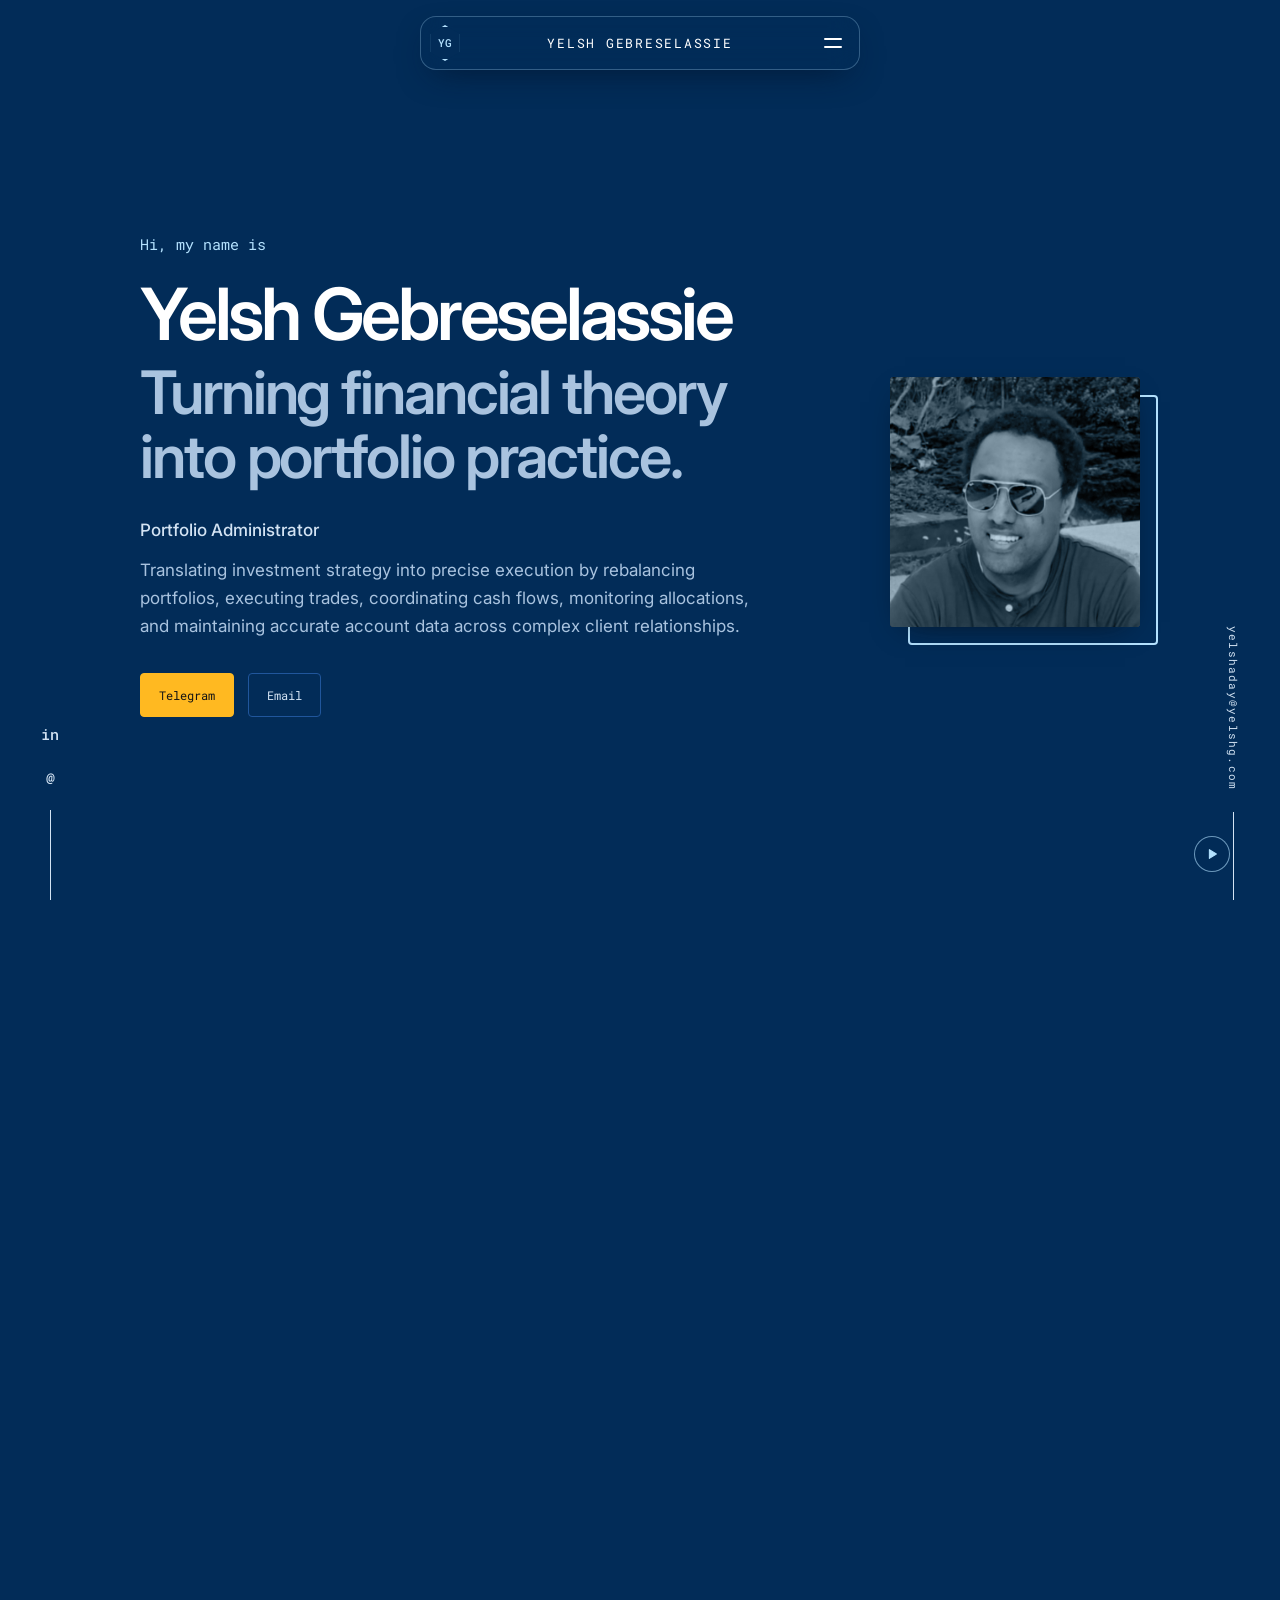
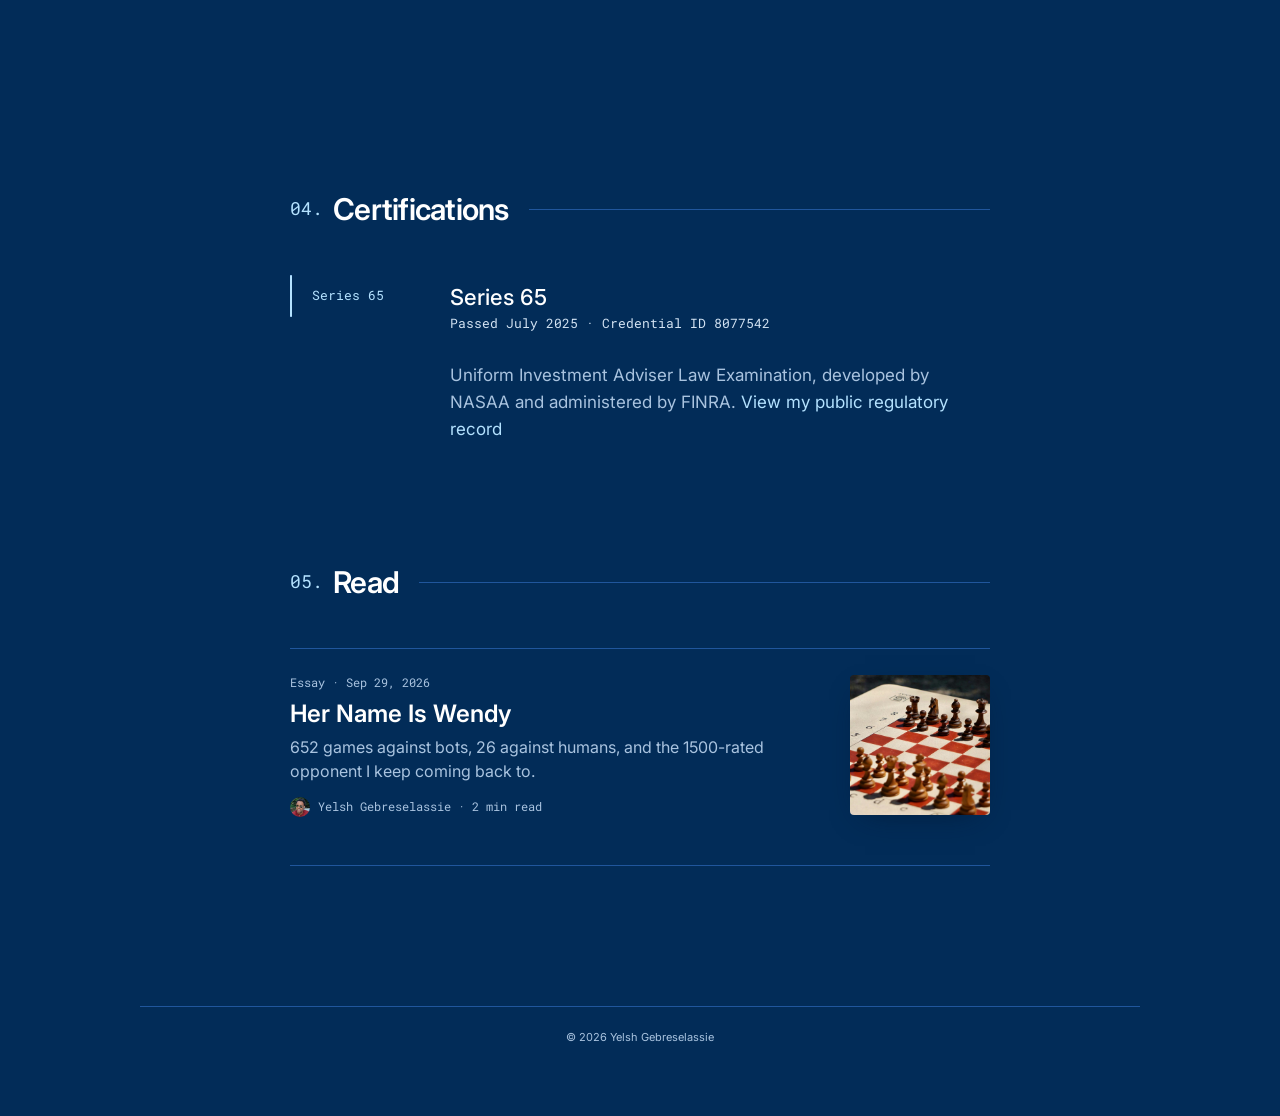
==== index.html @ 9b718579 "font" ====
<!DOCTYPE html>
<html lang="en">
<head>
  <meta charset="UTF-8">
  <meta name="viewport" content="width=device-width, initial-scale=1.0">
  <meta name="description" content="Translating investment strategy into precise execution by rebalancing portfolios, executing trades, coordinating cash flows, monitoring allocations, and maintaining accurate account data.">
  <!-- Link preview (Open Graph / Twitter). Upload preview.jpg next to index.html. -->
  <link rel="canonical" href="https://yelshg.com/">
  <meta property="og:type" content="website">
  <meta property="og:url" content="https://yelshg.com/">
  <meta property="og:site_name" content="Yelsh Gebreselassie">
  <meta property="og:title" content="Yelsh Gebreselassie · Portfolio Administrator">
  <meta property="og:description" content="Translating investment strategy into precise execution by rebalancing portfolios, executing trades, coordinating cash flows, monitoring allocations, and maintaining accurate account data.">
  <meta property="og:image" content="https://yelshg.com/preview.jpg">
  <meta property="og:image:width" content="1200">
  <meta property="og:image:height" content="630">
  <meta property="og:image:alt" content="Yelsh Gebreselassie, Portfolio Administrator">
  <meta name="twitter:card" content="summary_large_image">
  <meta name="twitter:title" content="Yelsh Gebreselassie · Portfolio Administrator">
  <meta name="twitter:description" content="Translating investment strategy into precise execution by rebalancing portfolios, executing trades, coordinating cash flows, monitoring allocations, and maintaining accurate account data.">
  <meta name="twitter:image" content="https://yelshg.com/preview.jpg">
  <link rel="icon" type="image/png" sizes="32x32" href="[data-uri]">
  <link rel="icon" type="image/png" sizes="64x64" href="[data-uri]">
  <link rel="apple-touch-icon" href="[data-uri]">
  <meta name="theme-color" content="#022c58">
  <title>Yelsh Gebreselassie</title>
  <script>document.documentElement.classList.add('js');</script>
  <script type="application/ld+json">
  {
    "@context": "https://schema.org",
    "@type": "Person",
    "name": "Yelsh Gebreselassie",
    "jobTitle": "Portfolio Administrator",
    "alumniOf": [
      {"@type": "CollegeOrUniversity", "name": "University of Maine"},
      {"@type": "CollegeOrUniversity", "name": "Business School Lausanne"},
      {"@type": "CollegeOrUniversity", "name": "Unity University"}
    ],
    "sameAs": ["https://www.linkedin.com/in/yelshaday/"]
  }
  </script>
  <style>
    :root {
      --ink: #37352f;
      --muted: #6b6a66;
      --link: #4b7fa5;
      --line: #e5e5e3;
      --soft: #eceeef;
      --soft-hover: #e5e8ea;
      --white: #ffffff;
      --max: 1100px;
    }

    *, *::before, *::after { box-sizing: border-box; }

    html,
    body,
    body * {
      font-family: "Space Grotesk", sans-serif !important;
    }

    html {
      scroll-behavior: smooth;
      background: var(--white);
    }

    body {
      margin: 0;
      color: var(--ink);
      background: var(--white);
      font-family: "Space Grotesk", sans-serif;
      font-size: 14px;
      line-height: 1.48;
      text-rendering: optimizeLegibility;
      -webkit-font-smoothing: antialiased;
    }

    ::selection {
      color: #fff;
      background: var(--link);
    }

    a {
      color: var(--link);
      text-decoration: none;
      text-underline-offset: 3px;
    }

    a:hover { text-decoration: underline; }

    .skip-link {
      position: fixed;
      top: -5rem;
      left: 1rem;
      z-index: 10;
      padding: 0.65rem 0.9rem;
      color: #fff;
      background: var(--link);
      border-radius: 4px;
    }

    .skip-link:focus { top: 1rem; }

    .page {
      width: min(calc(100% - 40px), var(--max));
      margin: 0 auto;
      padding: 30px 0 42px;
    }

    .profile {
      display: grid;
      grid-template-columns: 220px minmax(0, 1fr);
      gap: 30px;
      align-items: start;
      margin-bottom: 38px;
    }

    .portrait {
      width: 220px;
      height: 200px;
      object-fit: cover;
      object-position: 50% 35%;
      display: block;
      background: #f1f1ef;
      border-radius: 12px;
    }

    .intro {
      display: block;
      min-width: 0;
    }

    h1,
    h2,
    p { margin-top: 0; }

    h1 {
      margin-bottom: 10px;
      font-size: 24px;
      line-height: 1.2;
      letter-spacing: -0.025em;
      font-weight: 700;
    }

    .quick-links {
      margin-bottom: 2px;
      line-height: 1.5;
    }

    .divider {
      width: 100%;
      height: 1px;
      margin: 15px 0 15px;
      border: 0;
      background: var(--line);
    }

    .location {
      margin-bottom: 0;
      color: var(--ink);
    }

    .bio {
      margin-bottom: 0;
      line-height: 1.52;
    }

    .section {
      margin-top: 36px;
      scroll-margin-top: 24px;
    }

    .section-title {
      margin: 0 0 14px;
      padding-bottom: 8px;
      border-bottom: 1px solid var(--line);
      font-size: 18px;
      line-height: 1.3;
      letter-spacing: -0.012em;
      font-weight: 700;
    }

    .feature-grid {
      display: grid;
      grid-template-columns: repeat(2, minmax(0, 1fr));
      gap: 14px;
    }

    .feature-card {
      overflow: hidden;
      color: inherit;
      border: 1px solid #dededb;
      border-radius: 5px;
      background: #fff;
      box-shadow: 0 1px 3px rgba(15, 20, 25, 0.08);
      transition: transform 160ms ease, box-shadow 160ms ease;
    }

    .feature-card:hover {
      transform: translateY(-2px);
      box-shadow: 0 4px 14px rgba(15, 20, 25, 0.10);
      text-decoration: none;
    }

    .chart {
      display: block;
      width: 100%;
      aspect-ratio: 346 / 170;
      border-bottom: 1px solid #e4e4e1;
      background: #fbfbfa;
    }

    .feature-caption {
      min-height: 64px;
      display: grid;
      place-items: center;
      padding: 9px 14px 10px;
      color: var(--ink);
      text-align: center;
      font-size: 14px;
      line-height: 1.35;
    }

    .list {
      display: grid;
      gap: 8px;
    }

    .entry {
      padding: 17px 26px 16px;
      border-radius: 4px;
      background: var(--soft);
      transition: background 150ms ease;
    }

    .entry:hover { background: var(--soft-hover); }

    .entry p { margin-bottom: 0; }

    .entry-title {
      color: var(--link);
      font-weight: 500;
      line-height: 1.4;
    }

    .entry-detail {
      margin-top: 2px;
      line-height: 1.42;
    }

    .entry-meta {
      margin-top: 3px;
      color: var(--ink);
      font-size: 14px;
    }

    .entry-context {
      margin-top: 4px;
      color: var(--muted);
      font-size: 13px;
    }

    .compact-grid {
      display: grid;
      grid-template-columns: 1fr;
      gap: 8px;
    }

    .credential {
      display: grid;
      grid-template-columns: 1fr auto;
      gap: 20px;
      align-items: center;
    }

    .credential-badge {
      min-width: 58px;
      padding: 8px 10px;
      border: 1px solid #d4d7d9;
      border-radius: 4px;
      color: var(--ink);
      background: #fff;
      text-align: center;
      font-size: 13px;
      font-weight: 700;
    }

    .connect {
      margin-bottom: 0;
    }

    .footer {
      display: flex;
      justify-content: space-between;
      gap: 24px;
      margin-top: 48px;
      padding-top: 14px;
      border-top: 1px solid var(--line);
      color: var(--muted);
      font-size: 12px;
    }

    .footer a { white-space: nowrap; }

    :focus-visible {
      outline: 3px solid rgba(75, 127, 165, 0.38);
      outline-offset: 3px;
      border-radius: 2px;
    }

    @media (max-width: 660px) {
      body { font-size: 14px; }

      .page {
        width: min(calc(100% - 30px), var(--max));
        padding-top: 30px;
      }

      .profile {
        grid-template-columns: 1fr;
        gap: 23px;
      }

      .portrait {
        width: min(100%, 220px);
        height: auto;
        aspect-ratio: 11 / 10;
        object-position: 50% 34%;
      }

      .intro { display: block; }

      .feature-grid { grid-template-columns: 1fr; }

      .chart { aspect-ratio: 346 / 155; }

      .entry { padding: 16px 18px; }

      .credential {
        grid-template-columns: 1fr;
        gap: 12px;
      }

      .credential-badge { width: fit-content; }

      .footer {
        flex-direction: column;
        gap: 6px;
      }
    }

    @media (prefers-reduced-motion: reduce) {
      html { scroll-behavior: auto; }
      * { transition: none !important; }
    }
  </style>
  <style>
    @import url('https://fonts.googleapis.com/css2?family=Inter:wght@400;500;600;700&family=Roboto+Mono:wght@400;500&display=swap');

    /* Amrayu-inspired visual system, adapted to Yelshaday's content. */
    :root {
      --ink: #eeeaf2;
      --muted: #8f8a99;
      --link: #f1a399;
      --line: #2a2834;
      --soft: #13131a;
      --soft-hover: #181720;
      --white: #0b0a10;
      --surface: rgba(19, 19, 26, 0.92);
      --surface-strong: #17161f;
      --coral: #f1a399;
      --mint: #69d5b2;
      --violet: #a79aff;
      --gold: #e9c779;
      --max: 720px;
    }

    html {
      color-scheme: dark;
      background: #0b0a10;
    }

    body {
      min-height: 100vh;
      color: var(--ink);
      background-color: #0b0a10;
      background-image:
        linear-gradient(rgba(255, 255, 255, 0.025) 1px, transparent 1px),
        linear-gradient(90deg, rgba(255, 255, 255, 0.025) 1px, transparent 1px);
      background-size: 40px 40px;
      font-size: 14px;
      line-height: 1.65;
    }

    body::before {
      content: "";
      position: fixed;
      inset: 0;
      z-index: 0;
      pointer-events: none;
      background:
        radial-gradient(circle at 78% 8%, rgba(167, 154, 255, 0.07), transparent 28rem),
        radial-gradient(circle at 18% 42%, rgba(241, 163, 153, 0.035), transparent 24rem);
    }

    ::selection {
      color: #0b0a10;
      background: var(--coral);
    }

    a {
      color: var(--link);
      text-decoration-color: rgba(241, 163, 153, 0.45);
    }

    a:hover {
      color: #ffc0b8;
      text-decoration-color: currentColor;
    }

    .skip-link {
      color: #0b0a10;
      background: var(--mint);
      border-radius: 8px;
    }

    .page {
      position: relative;
      z-index: 1;
      width: min(calc(100% - 32px), var(--max));
      padding: 48px 0 64px;
    }

    .profile {
      grid-template-columns: 92px minmax(0, 1fr);
      gap: 24px;
      margin-bottom: 60px;
    }

    .portrait-wrap {
      width: 92px;
      text-align: center;
    }

    .portrait {
      width: 88px;
      height: 88px;
      object-position: 50% 34%;
      border: 1px solid rgba(241, 163, 153, 0.28);
      border-radius: 18px;
      background: #17161f;
      box-shadow:
        0 16px 36px rgba(0, 0, 0, 0.38),
        0 0 0 4px rgba(241, 163, 153, 0.025);
    }

    .portrait-badge {
      display: inline-flex;
      align-items: center;
      gap: 5px;
      margin-top: 8px;
      padding: 3px 8px;
      color: var(--mint);
      border: 1px solid #292735;
      border-radius: 999px;
      background: #15141d;
      font-size: 10px;
      line-height: 1.2;
      letter-spacing: 0.06em;
    }

    .portrait-badge::before {
      content: "";
      width: 5px;
      height: 5px;
      border-radius: 50%;
      background: var(--mint);
      box-shadow: 0 0 9px rgba(105, 213, 178, 0.8);
    }

    .intro {
      display: flex;
      flex-direction: column;
      min-width: 0;
    }

    .eyebrow {
      order: 0;
      margin: 0 0 6px;
      color: var(--coral);
      font-size: 10px;
      font-weight: 700;
      line-height: 1.5;
      letter-spacing: 0.19em;
      text-transform: uppercase;
    }

    .eyebrow,
    .portrait-badge,
    .quick-links a,
    .section-title,
    .card-tag,
    .entry-meta,
    .footer {
      font-family: "Space Mono", monospace !important;
    }

    h1 {
      order: 1;
      margin-bottom: 10px;
      color: var(--coral);
      font-size: clamp(30px, 5vw, 38px);
      line-height: 1.05;
      letter-spacing: -0.035em;
    }

    .location {
      order: 2;
      margin-bottom: 14px;
      color: #d9d4df;
      font-weight: 700;
    }

    .divider { display: none; }

    .bio {
      order: 3;
      max-width: 590px;
      margin-bottom: 18px;
      color: var(--muted);
      line-height: 1.72;
    }

    .quick-links {
      order: 4;
      display: flex;
      flex-wrap: wrap;
      gap: 8px;
      margin: 0;
    }

    .quick-links span { display: none; }

    .quick-links a {
      display: inline-flex;
      align-items: center;
      min-height: 28px;
      padding: 4px 11px;
      color: #9d98a8;
      border: 1px solid #292735;
      border-radius: 5px;
      background: #171620;
      font-size: 11px;
      letter-spacing: 0.02em;
      transition: color 150ms ease, border-color 150ms ease, transform 150ms ease;
    }

    .quick-links a:hover {
      color: #f0edf3;
      border-color: #4a4559;
      text-decoration: none;
      transform: translateY(-1px);
    }

    .section {
      margin-top: 56px;
      scroll-margin-top: 28px;
    }

    .section-title {
      --section-accent: var(--violet);
      display: flex;
      align-items: center;
      gap: 14px;
      margin: 0 0 22px;
      padding: 0;
      color: var(--section-accent);
      border: 0;
      font-size: 10px;
      line-height: 1.4;
      letter-spacing: 0.19em;
      text-transform: uppercase;
    }

    .section-title::after {
      content: "";
      flex: 1;
      height: 1px;
      background: linear-gradient(90deg, var(--section-accent), rgba(42, 40, 52, 0.28));
      opacity: 0.38;
    }

    .section-title span { opacity: 0.78; }
    #experience-title { --section-accent: var(--mint); }
    #education-title { --section-accent: var(--violet); }
    #credential-title { --section-accent: var(--coral); }
    #connect-title { --section-accent: var(--gold); }

    .feature-grid {
      grid-template-columns: repeat(2, minmax(0, 1fr));
      gap: 10px;
    }

    .feature-card,
    .entry,
    .connect {
      color: inherit;
      border: 1px solid var(--line);
      background: var(--surface);
      box-shadow: 0 14px 35px rgba(0, 0, 0, 0.14);
    }

    .feature-card {
      position: relative;
      padding-bottom: 12px;
      border-radius: 13px;
      transition: transform 170ms ease, border-color 170ms ease, background 170ms ease;
    }

    .feature-card::before {
      content: "";
      position: absolute;
      top: 12px;
      right: 12px;
      z-index: 2;
      width: 7px;
      height: 7px;
      border-radius: 50%;
      background: var(--mint);
      box-shadow: 0 0 9px rgba(105, 213, 178, 0.72);
    }

    .feature-card:nth-child(2)::before {
      background: var(--gold);
      box-shadow: 0 0 9px rgba(233, 199, 121, 0.7);
    }

    .feature-card:hover {
      border-color: #454051;
      background: var(--soft-hover);
      box-shadow: 0 18px 42px rgba(0, 0, 0, 0.22);
      transform: translateY(-3px);
    }

    .chart {
      aspect-ratio: 16 / 7;
      border-bottom: 1px solid #26242f;
      background: #111117;
      opacity: 0.9;
    }

    .chart > rect { fill: #111117 !important; }
    .chart g[stroke="#e5e5e2"] { stroke: #292633 !important; }

    .feature-caption {
      min-height: 0;
      display: block;
      padding: 14px 16px 10px;
      color: #f1edf3;
      text-align: left;
      font-size: 14px;
      font-weight: 700;
      line-height: 1.45;
    }

    .card-tag,
    .entry-meta {
      display: inline-flex;
      width: fit-content;
      align-items: center;
      min-height: 21px;
      padding: 2px 8px;
      border: 1px solid #302d3b;
      border-radius: 4px;
      background: #1a1823;
      color: #918b9d;
      font-size: 10px;
      line-height: 1.2;
      letter-spacing: 0.03em;
    }

    .card-tag {
      margin: 0 16px;
      color: var(--coral);
      border-color: rgba(241, 163, 153, 0.22);
      background: rgba(241, 163, 153, 0.07);
    }

    .feature-card:nth-child(2) .card-tag {
      color: var(--gold);
      border-color: rgba(233, 199, 121, 0.22);
      background: rgba(233, 199, 121, 0.07);
    }

    .list {
      position: relative;
      gap: 10px;
      padding-left: 40px;
    }

    .list::before {
      content: "";
      position: absolute;
      top: 14px;
      bottom: 14px;
      left: 14px;
      width: 1px;
      background: linear-gradient(var(--violet), rgba(167, 154, 255, 0.12));
    }

    .entry {
      position: relative;
      padding: 16px 18px;
      border-radius: 11px;
      transition: transform 160ms ease, border-color 160ms ease, background 160ms ease;
    }

    .entry:hover {
      border-color: #454051;
      background: var(--soft-hover);
      transform: translateY(-2px);
    }

    .list .entry {
      min-height: 82px;
      padding-right: 155px;
    }

    .list .entry::before {
      content: "";
      position: absolute;
      top: 13px;
      left: -32px;
      width: 8px;
      height: 8px;
      border: 2px solid var(--violet);
      border-radius: 50%;
      background: #0b0a10;
      box-shadow: 0 0 10px rgba(167, 154, 255, 0.34);
    }

    .entry-title {
      color: #f0edf3;
      font-size: 14px;
      font-weight: 700;
      line-height: 1.35;
    }

    .entry-detail {
      margin-top: 4px;
      color: var(--muted);
      line-height: 1.48;
    }

    .entry-detail strong {
      color: #d7d2dc;
      font-weight: 700;
    }

    .entry-meta {
      margin-top: 8px;
    }

    .list .entry-meta {
      position: absolute;
      top: 13px;
      right: 13px;
      margin: 0;
    }

    .entry-context { color: var(--muted); }

    .compact-grid {
      grid-template-columns: repeat(3, minmax(0, 1fr));
      gap: 10px;
    }

    .compact-grid .entry {
      min-height: 150px;
      display: flex;
      flex-direction: column;
    }

    .compact-grid .entry-meta { margin-top: auto; }

    .credential {
      grid-template-columns: 1fr auto;
      gap: 18px;
      align-items: center;
    }

    .credential-badge {
      min-width: 54px;
      min-height: 54px;
      display: grid;
      place-items: center;
      padding: 8px;
      color: var(--coral);
      border: 1px solid rgba(241, 163, 153, 0.28);
      border-radius: 12px;
      background: rgba(241, 163, 153, 0.07);
      font-size: 15px;
      box-shadow: inset 0 0 22px rgba(241, 163, 153, 0.025);
    }

    .connect {
      margin: 0;
      padding: 18px 20px;
      border-radius: 11px;
      color: var(--muted);
    }

    .connect a {
      display: inline-flex;
      margin-left: 4px;
      padding: 2px 8px;
      color: var(--coral);
      border: 1px solid rgba(241, 163, 153, 0.24);
      border-radius: 4px;
      background: rgba(241, 163, 153, 0.07);
      white-space: nowrap;
    }

    .connect a:hover {
      background: rgba(241, 163, 153, 0.12);
      text-decoration: none;
    }

    .footer {
      margin-top: 64px;
      padding: 22px 0 0;
      border-top-color: var(--line);
      color: #706b79;
      font-size: 11px;
    }

    .footer a { color: #918b9d; }

    :focus-visible {
      outline-color: rgba(105, 213, 178, 0.65);
    }

    @media (max-width: 720px) {
      body { font-size: 14px; }

      .page {
        width: min(calc(100% - 30px), var(--max));
        padding-top: 34px;
      }

      .profile {
        grid-template-columns: 1fr;
        gap: 20px;
        margin-bottom: 52px;
      }

      .portrait-wrap {
        width: 88px;
        text-align: center;
      }

      .portrait {
        width: 82px;
        height: 82px;
        aspect-ratio: 1;
      }

      .feature-grid,
      .compact-grid {
        grid-template-columns: 1fr;
      }

      .compact-grid .entry { min-height: 0; }

      .list {
        padding-left: 30px;
      }

      .list::before { left: 9px; }

      .list .entry {
        min-height: 0;
        padding: 16px;
      }

      .list .entry::before { left: -27px; }

      .list .entry-meta {
        position: static;
        margin-top: 8px;
      }

      .credential { grid-template-columns: 1fr auto; }
    }

    @media (max-width: 430px) {
      .eyebrow { letter-spacing: 0.14em; }
      h1 { font-size: 31px; }
      .section { margin-top: 48px; }
      .section-title { gap: 10px; }
      .credential { grid-template-columns: 1fr; }
      .credential-badge { width: 54px; }
    }
  </style>
  <style>
    /* Wanqi Zhu-inspired portfolio system, adapted to this site's content. */
    :root {
      --navy: #022c58;
      --light-navy: #0a3a70;
      --lightest-navy: #20569c;
      --navy-shadow: rgba(0, 18, 40, 0.7);
      --green: #b4e2ff;
      --slate: #a9c3df;
      --light-slate: #d3e3f3;
      --lightest-slate: #ffffff;
      --white: #e6f1ff;
      --max: 1000px;
    }

    html,
    body,
    body * {
      font-family: "Inter", "San Francisco", "SF Pro Text", -apple-system, BlinkMacSystemFont, "Segoe UI", sans-serif !important;
    }

    html {
      color-scheme: dark;
      background: var(--navy);
    }

    body {
      min-height: 100vh;
      overflow-x: hidden;
      color: var(--slate);
      background: var(--navy);
      background-image: none;
      font-size: 17px;
      line-height: 1.6;
    }

    body::before { display: none; }

    ::selection {
      color: var(--navy);
      background: var(--green);
    }

    a {
      color: var(--green);
      text-decoration: none;
    }

    a:hover { text-decoration: none; }

    .site-nav,
    .site-nav *,
    .eyebrow,
    .quick-links a,
    .card-tag,
    .entry-meta,
    .email-rail,
    .social-rail a,
    .footer,
    .portrait-badge {
      font-family: "Roboto Mono", "SF Mono", "Fira Code", monospace !important;
    }

    .skip-link {
      z-index: 1000;
      color: var(--navy);
      background: var(--green);
    }

    .site-header {
      position: fixed;
      top: 0;
      left: 0;
      z-index: 100;
      width: 100%;
      min-height: 100px;
      display: flex;
      align-items: center;
      justify-content: space-between;
      padding: 0 50px;
      background: rgba(2, 44, 88, 0.88);
      box-shadow: 0 10px 30px -10px var(--navy-shadow);
      backdrop-filter: blur(12px);
    }

    .brand {
      width: 48px;
      height: 54px;
      display: grid;
      place-items: center;
      color: var(--green);
      border: 2px solid var(--green);
      background: var(--navy);
      clip-path: polygon(50% 0, 94% 24%, 94% 76%, 50% 100%, 6% 76%, 6% 24%);
      font-family: "Roboto Mono", monospace !important;
      font-size: 13px;
      font-weight: 500;
      transition: transform 180ms ease, background 180ms ease;
    }

    .brand:hover {
      color: var(--green);
      background: rgba(180, 226, 255, 0.08);
      transform: translateY(-2px);
    }

    .menu-toggle { display: none; }

    .site-nav {
      display: flex;
      align-items: center;
      gap: 28px;
      font-size: 12px;
    }

    .site-nav a {
      color: var(--lightest-slate);
      transition: color 150ms ease;
    }

    .site-nav a:hover { color: var(--green); }
    .site-nav a span { color: var(--green); }

    /* Bigger click area for the top menu links (the text itself is only ~19px tall). */
    @media (min-width: 821px) {
      .site-nav a:not(.header-cta) {
        position: relative;
        padding: 16px 12px;
        margin: -16px -12px;
        cursor: pointer;
      }
    }

    .site-nav .header-cta {
      margin-left: 4px;
      padding: 10px 15px;
      color: var(--green);
      border: 1px solid var(--green);
      border-radius: 4px;
      transition: background 160ms ease, transform 160ms ease;
    }

    .site-nav .header-cta:hover {
      background: rgba(180, 226, 255, 0.1);
      transform: translateY(-2px);
    }

    .social-rail {
      position: fixed;
      bottom: 0;
      left: 38px;
      z-index: 20;
      display: flex;
      flex-direction: column;
      align-items: center;
      gap: 20px;
    }

    .social-rail::after {
      content: "";
      width: 1px;
      height: 90px;
      background: var(--light-slate);
    }

    .social-rail a {
      width: 24px;
      height: 24px;
      display: grid;
      place-items: center;
      color: var(--light-slate);
      font-size: 15px;
      font-weight: 500;
      transition: color 150ms ease, transform 150ms ease;
    }

    .social-rail a:hover {
      color: var(--green);
      transform: translateY(-3px);
    }

    .email-rail {
      position: fixed;
      right: 38px;
      bottom: 110px;
      z-index: 20;
      color: var(--light-slate);
      font-size: 11px;
      letter-spacing: 0.11em;
      writing-mode: vertical-rl;
      transition: color 150ms ease, transform 150ms ease;
    }

    .email-rail::after {
      content: "";
      position: absolute;
      top: calc(100% + 22px);
      left: 50%;
      width: 1px;
      height: 88px;
      background: var(--light-slate);
    }

    .email-rail:hover {
      color: var(--green);
      transform: translateY(-3px);
    }

    .page {
      position: relative;
      z-index: 1;
      width: min(calc(100% - 160px), var(--max));
      margin: 0 auto;
      padding: 0 0 70px;
    }

    .profile {
      min-height: 100vh;
      display: grid;
      grid-template-columns: minmax(0, 1fr) 250px;
      gap: 64px;
      align-items: center;
      margin: 0;
      padding: 140px 0 90px;
    }

    .intro {
      grid-column: 1;
      grid-row: 1;
      display: flex;
      flex-direction: column;
      min-width: 0;
    }

    .portrait-wrap {
      grid-column: 2;
      grid-row: 1;
      position: relative;
      isolation: isolate;
      width: 250px;
      height: 250px;
      margin-top: 54px;
      text-align: left;
    }

    .portrait-wrap::before {
      content: "";
      position: absolute;
      inset: 0;
      z-index: 2;
      pointer-events: none;
      border-radius: 4px;
      background: rgba(180, 226, 255, 0.48);
      mix-blend-mode: color;
      opacity: 1;
      transition: opacity 320ms ease;
    }

    .portrait-wrap::after {
      content: "";
      position: absolute;
      top: 18px;
      left: 18px;
      z-index: 0;
      width: 100%;
      height: 100%;
      border: 2px solid var(--green);
      border-radius: 4px;
      transition: transform 180ms ease;
    }

    .portrait-wrap:hover::after { transform: translate(4px, 4px); }

    .portrait {
      position: relative;
      z-index: 1;
      width: 250px;
      height: 250px;
      object-fit: cover;
      object-position: 50% 34%;
      border: 0;
      border-radius: 4px;
      background: var(--light-navy);
      box-shadow: 0 10px 30px -15px var(--navy-shadow);
      filter: grayscale(100%) contrast(1.08) brightness(0.86);
      transition: filter 320ms ease, transform 220ms ease;
    }

    .portrait-wrap:hover::before { opacity: 0; }

    .portrait-wrap:hover .portrait {
      filter: none;
      transform: translate(-3px, -3px);
    }

    .portrait-badge { display: none; }

    .eyebrow {
      order: 0;
      margin: 0 0 20px;
      color: var(--green);
      font-size: 15px;
      font-weight: 400;
      letter-spacing: 0;
      text-transform: none;
    }

    h1 {
      order: 1;
      margin: 0;
      color: var(--lightest-slate);
      font-size: clamp(48px, 6vw, 72px);
      font-weight: 600;
      line-height: 1.05;
      letter-spacing: -0.045em;
    }

    .location {
      order: 2;
      max-width: 760px;
      margin: 8px 0 0;
      color: var(--slate);
      font-size: clamp(34px, 4.9vw, 60px);
      font-weight: 600;
      line-height: 1.08;
      letter-spacing: -0.035em;
    }

    .role-line {
      order: 3;
      margin: 28px 0 12px;
      color: var(--light-slate);
      font-size: 17px;
      font-weight: 500;
    }

    .divider { display: none; }

    .bio {
      order: 4;
      max-width: 620px;
      margin: 0;
      color: var(--slate);
      font-size: 17px;
      line-height: 1.65;
    }

    .quick-links {
      order: 5;
      display: flex;
      flex-wrap: wrap;
      gap: 14px;
      margin: 32px 0 0;
    }

    .quick-links a {
      min-height: 0;
      display: inline-flex;
      align-items: center;
      padding: 12px 18px;
      color: var(--green);
      border: 1px solid var(--green);
      border-radius: 4px;
      background: transparent;
      font-size: 12px;
      letter-spacing: 0;
      transition: background 160ms ease, transform 160ms ease;
    }

    .quick-links a:hover {
      color: var(--green);
      border-color: var(--green);
      background: rgba(180, 226, 255, 0.1);
      transform: translateY(-2px);
    }

    .quick-links a:not(.primary-cta) {
      color: var(--light-slate);
      border-color: var(--lightest-navy);
    }

    .section {
      margin: 0;
      padding: 105px 0;
      scroll-margin-top: 90px;
    }

    .section-title {
      display: flex;
      align-items: center;
      gap: 10px;
      width: 100%;
      margin: 0 0 48px;
      padding: 0;
      color: var(--lightest-slate);
      border: 0;
      font-family: "Inter", sans-serif !important;
      font-size: clamp(24px, 3vw, 30px);
      font-weight: 600;
      line-height: 1.2;
      letter-spacing: -0.025em;
      text-transform: none;
      white-space: nowrap;
    }

    .section-title::before {
      color: var(--green);
      font-family: "Roboto Mono", monospace !important;
      font-size: 18px;
      font-weight: 400;
      letter-spacing: 0;
    }

    .section-title::after {
      content: "";
      width: min(300px, 36vw);
      height: 1px;
      margin-left: 10px;
      background: var(--lightest-navy);
      opacity: 1;
    }

    #experience-title::before { content: "02."; }
    #education-title::before { content: "03."; }
    #certifications-title::before { content: "04."; }
    #read-title::before { content: "05."; }
    #connect-title::before { content: "04."; }

    .feature-grid {
      display: grid;
      grid-template-columns: 1fr;
      gap: 130px;
    }

    .feature-card {
      position: relative;
      min-height: 315px;
      display: grid;
      grid-template-columns: repeat(12, 1fr);
      align-items: center;
      padding: 0;
      overflow: visible;
      border: 0;
      border-radius: 0;
      background: transparent;
      box-shadow: none;
    }

    .feature-card::before { display: none; }

    .feature-card:hover {
      border: 0;
      background: transparent;
      box-shadow: none;
      transform: none;
    }

    .chart {
      grid-column: 1 / 8;
      grid-row: 1;
      z-index: 1;
      width: 100%;
      aspect-ratio: 16 / 9;
      border: 0;
      border-radius: 4px;
      background: var(--light-navy);
      box-shadow: 0 10px 30px -15px var(--navy-shadow);
      opacity: 0.68;
      transition: opacity 180ms ease, transform 180ms ease;
    }

    .feature-card:hover .chart {
      opacity: 1;
      transform: translateY(-3px);
    }

    .chart > rect { fill: var(--light-navy) !important; }
    .chart g[stroke="#e5e5e2"] { stroke: var(--lightest-navy) !important; }
    .chart g[fill="#d7e1e8"] { fill: var(--lightest-navy) !important; }
    .chart path[stroke="#4b7fa5"],
    .chart g[stroke="#4b7fa5"] { stroke: var(--green) !important; }
    .chart g[fill="#4b7fa5"] { fill: var(--green) !important; }
    .chart path[stroke="#d49b4f"] { stroke: var(--green) !important; }
    .chart g[fill="#b2676d"] { fill: var(--light-slate) !important; }
    .chart text {
      fill: var(--green) !important;
      font-family: "Roboto Mono", monospace !important;
    }

    .feature-caption {
      grid-column: 7 / -1;
      grid-row: 1;
      z-index: 2;
      min-height: 0;
      display: block;
      margin: 0;
      padding: 25px;
      color: var(--lightest-slate);
      border-radius: 4px;
      background: var(--light-navy);
      box-shadow: 0 10px 30px -15px var(--navy-shadow);
      text-align: right;
      font-size: 21px;
      font-weight: 600;
      line-height: 1.45;
    }

    .card-tag {
      grid-column: 8 / -1;
      grid-row: 1;
      align-self: start;
      justify-self: end;
      z-index: 3;
      width: auto;
      min-height: 0;
      margin: 0;
      padding: 0;
      color: var(--green);
      border: 0;
      background: transparent;
      font-size: 12px;
      letter-spacing: 0;
      transform: translateY(-34px);
    }

    .feature-card:nth-child(2) .chart { grid-column: 6 / -1; }

    .feature-card:nth-child(2) .feature-caption {
      grid-column: 1 / 7;
      text-align: left;
    }

    .feature-card:nth-child(2) .card-tag {
      grid-column: 1 / 6;
      justify-self: start;
      color: var(--green);
      border: 0;
      background: transparent;
    }

    .list,
    .compact-grid {
      display: grid;
      grid-template-columns: repeat(2, minmax(0, 1fr));
      gap: 18px;
      padding: 0;
    }

    .list::before,
    .list .entry::before { display: none; }

    .entry {
      position: relative;
      min-height: 0;
      padding: 24px;
      color: var(--slate);
      border: 0;
      border-top: 2px solid transparent;
      border-radius: 4px;
      background: var(--light-navy);
      box-shadow: 0 10px 30px -15px var(--navy-shadow);
      transition: transform 170ms ease, border-color 170ms ease;
    }

    .entry:hover {
      border-color: var(--green);
      background: var(--light-navy);
      transform: translateY(-5px);
    }

    .list .entry {
      min-height: 165px;
      padding: 24px;
    }

    .entry-title {
      color: var(--lightest-slate);
      font-size: 19px;
      font-weight: 600;
      line-height: 1.35;
    }

    .entry-detail {
      margin-top: 8px;
      color: var(--slate);
      line-height: 1.5;
    }

    .entry-detail strong {
      color: var(--green);
      font-weight: 500;
    }

    .entry-meta,
    .list .entry-meta {
      position: static;
      display: inline-flex;
      width: fit-content;
      min-height: 0;
      margin-top: 16px;
      padding: 0;
      color: var(--light-slate);
      border: 0;
      background: transparent;
      font-size: 11px;
      line-height: 1.4;
      letter-spacing: 0;
    }

    /* Work history mirrors the reference site's compact vertical tab system. */
    #experience,
    #education,
    #certifications {
      max-width: 700px;
      margin-right: auto;
      margin-left: auto;
    }

    .jobs-layout {
      min-height: 252px;
      display: flex;
      align-items: flex-start;
    }

    .job-tabs {
      --job-index: 0;
      position: relative;
      flex: 0 0 130px;
      display: flex;
      flex-direction: column;
    }

    .job-tab {
      position: relative;
      width: 130px;
      height: 42px;
      flex: 0 0 42px;
      padding: 0 20px 2px;
      color: var(--slate);
      border: 0;
      border-left: 2px solid var(--lightest-navy);
      background: transparent;
      font-family: "Roboto Mono", "SF Mono", "Fira Code", monospace !important;
      font-size: 13px;
      font-weight: 400;
      line-height: normal;
      text-align: left;
      white-space: nowrap;
      cursor: pointer;
      transition: color 180ms ease, background-color 180ms ease;
    }

    .job-tab:hover,
    .job-tab:focus-visible {
      color: var(--green);
      background: var(--light-navy);
    }

    .job-tab.is-active {
      color: var(--green);
      background: transparent;
    }

    .job-highlight {
      position: absolute;
      top: 0;
      left: 0;
      width: 2px;
      height: 42px;
      border-radius: 4px;
      background: var(--green);
      transform: translateY(calc(var(--job-index) * 42px));
      transition: transform 250ms cubic-bezier(0.645, 0.045, 0.355, 1);
      pointer-events: none;
    }

    .job-panels {
      min-width: 0;
      flex: 1 1 auto;
    }

    .job-panel {
      min-height: 252px;
      padding: 10px 0 0 30px;
      animation: jobPanelIn 280ms ease both;
    }

    .job-panel[hidden] { display: none; }

    .job-panel h3 {
      margin: 0;
      color: var(--lightest-slate);
      font-size: 22px;
      font-weight: 500;
      line-height: 1.1;
    }

    .job-panel h3 span { color: var(--green); }

    .org-link {
      position: relative;
      color: var(--green);
    }

    .org-link::after {
      content: "";
      position: absolute;
      left: 0;
      bottom: -2px;
      width: 0;
      height: 1px;
      background: var(--green);
      transition: width 250ms cubic-bezier(0.645, 0.045, 0.355, 1);
    }

    .org-link:hover::after,
    .org-link:focus-visible::after { width: 100%; }

    .job-period {
      margin: 6px 0 30px;
      color: var(--light-slate);
      font-family: "Roboto Mono", "SF Mono", "Fira Code", monospace !important;
      font-size: 13px;
      font-weight: 400;
      line-height: 1.3;
    }

    .job-details {
      margin: 0;
      padding: 0;
      list-style: none;
    }

    .job-details li {
      position: relative;
      margin: 0;
      padding: 0 0 0 30px;
      color: var(--slate);
      font-size: 18px;
      line-height: 1.3;
    }

    .job-details li::before {
      content: "▹";
      position: absolute;
      top: 1px;
      left: 0;
      color: var(--green);
      font-size: 15px;
      line-height: 1.3;
    }

    @keyframes jobPanelIn {
      from {
        opacity: 0;
        transform: translateY(8px);
      }
      to {
        opacity: 1;
        transform: translateY(0);
      }
    }

    .compact-grid { grid-template-columns: repeat(3, minmax(0, 1fr)); }

    .compact-grid .entry {
      min-height: 190px;
      display: flex;
      flex-direction: column;
    }

    .compact-grid .entry-meta { margin-top: auto; }

    .credential {
      max-width: 650px;
      display: grid;
      grid-template-columns: 1fr auto;
      gap: 24px;
      align-items: center;
    }

    .credential-badge {
      width: 62px;
      min-width: 62px;
      height: 62px;
      min-height: 62px;
      display: grid;
      place-items: center;
      color: var(--green);
      border: 1px solid var(--green);
      border-radius: 4px;
      background: transparent;
      font-family: "Roboto Mono", monospace !important;
      font-size: 15px;
    }

    #contact {
      max-width: 650px;
      margin: 0 auto;
      padding: 125px 0 90px;
      text-align: center;
    }

    #connect-title {
      justify-content: center;
      margin-bottom: 18px;
      color: var(--green);
      font-family: "Roboto Mono", monospace !important;
      font-size: 14px;
      font-weight: 400;
    }

    #connect-title::before {
      font-size: 14px;
    }

    #connect-title::after { display: none; }

    .contact-heading {
      margin: 0 0 20px;
      color: var(--lightest-slate);
      font-size: clamp(38px, 5vw, 52px);
      font-weight: 600;
      line-height: 1.15;
      letter-spacing: -0.035em;
    }

    .connect {
      max-width: 600px;
      margin: 0 auto;
      padding: 0;
      color: var(--slate);
      border: 0;
      border-radius: 0;
      background: transparent;
      box-shadow: none;
      line-height: 1.65;
      text-align: center;
    }

    .connect a {
      width: fit-content;
      display: block;
      margin: 32px auto 0;
      padding: 13px 20px;
      color: var(--green);
      border: 1px solid var(--green);
      border-radius: 4px;
      background: transparent;
      font-family: "Roboto Mono", monospace !important;
      font-size: 12px;
      transition: background 160ms ease, transform 160ms ease;
    }

    .connect a:hover {
      color: var(--green);
      background: rgba(180, 226, 255, 0.1);
      transform: translateY(-2px);
    }

    .footer {
      justify-content: center;
      margin-top: 35px;
      padding-top: 22px;
      color: var(--slate);
      border-top: 1px solid var(--lightest-navy);
      font-size: 11px;
      text-align: center;
    }

    .footer a { display: none; }

    .site-loader {
      position: fixed;
      inset: 0;
      z-index: 2000;
      display: grid;
      place-items: center;
      overflow: hidden;
      background: var(--navy);
      opacity: 1;
      visibility: visible;
      transition: opacity 450ms ease, visibility 450ms ease;
      animation: loaderFallback 450ms ease 3.2s forwards;
    }

    .site-loader.is-complete {
      opacity: 0;
      visibility: hidden;
      pointer-events: none;
    }

    .site-loader__mark {
      position: relative;
      width: 112px;
      height: 126px;
      display: grid;
      place-items: center;
    }

    .site-loader__hexagon {
      position: absolute;
      inset: 0;
      width: 100%;
      height: 100%;
      overflow: visible;
      filter: drop-shadow(0 0 11px rgba(180, 226, 255, 0.18));
    }

    .site-loader__hexagon polygon {
      fill: rgba(180, 226, 255, 0.025);
      stroke: var(--green);
      stroke-width: 2;
      stroke-linecap: round;
      stroke-linejoin: round;
      stroke-dasharray: 1;
      stroke-dashoffset: 1;
      animation: completeHexagon 1.15s cubic-bezier(0.65, 0, 0.35, 1) forwards;
    }

    .site-loader__text {
      position: relative;
      z-index: 1;
      color: var(--green);
      font-family: "Roboto Mono", monospace !important;
      font-size: 22px;
      font-weight: 500;
      letter-spacing: 0.08em;
      opacity: 0;
      animation: blinkYG 1.1s steps(1, end) 180ms forwards;
    }

    .reveal-section {
      opacity: 0;
      filter: blur(8px);
      transform: translateY(44px) scale(0.985);
      transform-origin: center top;
      transition:
        opacity 760ms cubic-bezier(0.22, 1, 0.36, 1),
        transform 760ms cubic-bezier(0.22, 1, 0.36, 1),
        filter 760ms cubic-bezier(0.22, 1, 0.36, 1);
      will-change: opacity, transform, filter;
    }

    .reveal-section.is-visible {
      opacity: 1;
      filter: blur(0);
      transform: translateY(0) scale(1);
    }

    @keyframes completeHexagon {
      0% { stroke-dashoffset: 1; }
      100% { stroke-dashoffset: 0; }
    }

    @keyframes blinkYG {
      0%, 18%, 36%, 54% { opacity: 0; }
      9%, 27%, 45%, 63%, 100% { opacity: 1; }
    }

    @keyframes loaderFallback {
      to {
        opacity: 0;
        visibility: hidden;
        pointer-events: none;
      }
    }

    :focus-visible {
      outline: 2px dashed var(--green);
      outline-offset: 4px;
    }

    @media (max-width: 1080px) {
      .page { width: min(calc(100% - 110px), var(--max)); }
      .social-rail,
      .email-rail { display: none; }
    }

    @media (max-width: 820px) {
      .site-header {
        min-height: 82px;
        padding: 0 25px;
      }

      /* Mobile: hamburger + slide-in menu */
      .site-header { backdrop-filter: none; }

      .menu-toggle {
        position: relative;
        z-index: 120;
        display: flex;
        flex-direction: column;
        justify-content: center;
        gap: 7px;
        width: 40px;
        height: 40px;
        padding: 0 4px;
        border: 0;
        background: transparent;
        cursor: pointer;
      }

      .menu-toggle span {
        display: block;
        height: 2px;
        border-radius: 2px;
        background: var(--green);
        transition: transform 250ms ease, opacity 200ms ease, width 250ms ease;
      }

      .menu-toggle span:nth-child(1) { width: 100%; }
      .menu-toggle span:nth-child(2) { width: 80%; margin-left: auto; }
      .menu-toggle span:nth-child(3) { width: 60%; margin-left: auto; }

      body.menu-open .menu-toggle span:nth-child(1) { transform: translateY(9px) rotate(45deg); }
      body.menu-open .menu-toggle span:nth-child(2) { opacity: 0; }
      body.menu-open .menu-toggle span:nth-child(3) { width: 100%; transform: translateY(-9px) rotate(-45deg); }

      .site-nav {
        position: fixed;
        top: 0;
        right: 0;
        bottom: 0;
        z-index: 110;
        width: min(75vw, 400px);
        flex-direction: column;
        justify-content: center;
        gap: 34px;
        padding: 50px 10px;
        background: var(--light-navy);
        box-shadow: -10px 0 30px -15px var(--navy-shadow);
        font-size: 15px;
        transform: translateX(100%);
        visibility: hidden;
        transition: transform 300ms cubic-bezier(0.645, 0.045, 0.355, 1), visibility 300ms;
      }

      body.menu-open .site-nav {
        transform: none;
        visibility: visible;
      }

      .site-nav a {
        display: flex;
        flex-direction: column;
        align-items: center;
        gap: 6px;
        text-align: center;
      }

      .site-nav a span { font-size: 13px; }

      .site-nav .header-cta {
        margin: 10px 0 0;
        padding: 14px 40px;
      }

      body.menu-open { overflow: hidden; }

      body.menu-open main,
      body.menu-open .social-rail,
      body.menu-open .email-rail {
        filter: blur(5px) brightness(0.7);
        pointer-events: none;
        user-select: none;
      }

      .page { width: min(calc(100% - 48px), var(--max)); }

      .profile {
        min-height: auto;
        grid-template-columns: 1fr;
        gap: 56px;
        padding: 150px 0 110px;
      }

      .intro {
        grid-column: 1;
        grid-row: 1;
      }

      .portrait-wrap {
        grid-column: 1;
        grid-row: 2;
        width: 230px;
        height: 230px;
        margin: 0 auto;
      }

      .portrait {
        width: 230px;
        height: 230px;
      }

      .section { padding: 80px 0; }

      .feature-grid { gap: 90px; }
      .feature-card { min-height: 280px; }
      .feature-caption { font-size: 18px; }

      .list { grid-template-columns: 1fr; }
      .compact-grid { grid-template-columns: 1fr; }
      .compact-grid .entry { min-height: 0; }

      .jobs-layout {
        min-height: 0;
        display: block;
      }

      .job-tabs {
        width: 100%;
        flex-direction: row;
        overflow-x: auto;
        border-bottom: 2px solid var(--lightest-navy);
        scrollbar-width: none;
      }

      .job-tabs::-webkit-scrollbar { display: none; }

      .job-tab {
        width: auto;
        min-width: 130px;
        border-left: 0;
        text-align: center;
      }

      .job-highlight {
        top: auto;
        bottom: -2px;
        width: 130px;
        height: 2px;
        transform: translateX(calc(var(--job-index) * 130px));
      }

      .job-panel {
        min-height: 230px;
        padding: 30px 0 0;
      }
    }

    @media (max-width: 600px) {
      body { font-size: 16px; }

      .brand {
        width: 42px;
        height: 47px;
      }


      .page { width: min(calc(100% - 40px), var(--max)); }

      .profile { padding-top: 125px; }
      .eyebrow { font-size: 13px; }
      h1 { font-size: clamp(42px, 13vw, 58px); }
      .location { font-size: clamp(32px, 10vw, 44px); }
      .role-line,
      .bio { font-size: 16px; }

      .section-title {
        gap: 8px;
        margin-bottom: 38px;
        white-space: normal;
      }

      .section-title::before { font-size: 15px; }
      .section-title::after { width: 80px; }

      .feature-card {
        min-height: 300px;
        display: block;
      }

      .chart,
      .feature-card:nth-child(2) .chart {
        width: 100%;
        aspect-ratio: 16 / 10;
      }

      .feature-caption,
      .feature-card:nth-child(2) .feature-caption {
        position: relative;
        z-index: 2;
        width: calc(100% - 22px);
        margin: -42px 0 0 auto;
        padding: 20px;
        text-align: right;
      }

      .feature-card:nth-child(2) .feature-caption {
        margin-right: auto;
        margin-left: 0;
        text-align: left;
      }

      .card-tag,
      .feature-card:nth-child(2) .card-tag {
        position: absolute;
        top: -28px;
        right: 0;
        transform: none;
      }

      .feature-card:nth-child(2) .card-tag {
        right: auto;
        left: 0;
      }

      .credential { grid-template-columns: 1fr auto; }
      #contact { padding-top: 100px; }
    }

    @media (prefers-reduced-motion: reduce) {
      *, *::before, *::after {
        scroll-behavior: auto !important;
        transition: none !important;
      }

      .site-loader__hexagon polygon {
        stroke-dashoffset: 0;
        animation: none !important;
      }

      .site-loader__text {
        opacity: 1;
        animation: none !important;
      }

      .reveal-section {
        opacity: 1;
        filter: none;
        transform: none;
      }
    }

    /* Slow, staggered entrance after the hexagon loader finishes. */
    html.js:not(.is-loaded) .site-header,
    html.js:not(.is-loaded) .social-rail,
    html.js:not(.is-loaded) .email-rail {
      opacity: 0;
    }

    html.js .site-header,
    html.js .social-rail,
    html.js .email-rail {
      transition: opacity 1.4s ease, color 150ms ease, transform 150ms ease;
    }

    html.js .intro > *,
    html.js .portrait-wrap {
      transition:
        opacity 1.6s cubic-bezier(0.22, 1, 0.36, 1),
        transform 1.6s cubic-bezier(0.22, 1, 0.36, 1),
        filter 1.6s cubic-bezier(0.22, 1, 0.36, 1);
    }

    html.js:not(.is-loaded) .intro > *,
    html.js:not(.is-loaded) .portrait-wrap {
      opacity: 0;
      filter: blur(6px);
      transform: translateY(24px);
    }

    html.js .intro .eyebrow { transition-delay: 0.25s; }
    html.js .intro h1 { transition-delay: 0.45s; }
    html.js .intro .location { transition-delay: 0.65s; }
    html.js .intro .role-line { transition-delay: 0.85s; }
    html.js .intro .bio { transition-delay: 1.05s; }
    html.js .intro .quick-links { transition-delay: 1.25s; }
    html.js .portrait-wrap { transition-delay: 1.1s; }
    html.js .site-header { transition-delay: 0s, 0s, 0s; }
    html.js .social-rail,
    html.js .email-rail { transition-delay: 1.5s, 0s, 0s; }

    @media (prefers-reduced-motion: reduce) {
      html.js .site-header,
      html.js .social-rail,
      html.js .email-rail,
      html.js .intro > *,
      html.js .portrait-wrap {
        opacity: 1 !important;
        filter: none !important;
        transform: none !important;
        transition: none !important;
      }
    }

    /* Chess: Substack-style post card and reader */
    #read { max-width: 700px; margin-right: auto; margin-left: auto; }

    .section-head {
      display: flex;
      align-items: center;
      gap: 16px;
      margin: 0 0 48px;
    }

    .section-head .section-title {
      flex: 1;
      min-width: 0;
      margin: 0;
    }

    .section-head .section-title::after {
      flex: 1;
      width: auto;
    }

    .view-all {
      flex: none;
      padding: 8px 14px;
      color: var(--green);
      border: 1px solid var(--green);
      border-radius: 4px;
      background: transparent;
      font-family: "Roboto Mono", monospace !important;
      font-size: 13px;
      cursor: pointer;
      transition: background 160ms ease;
    }

    .view-all:hover,
    .view-all:focus-visible { background: rgba(180, 226, 255, 0.1); }
    .view-all[hidden] { display: none; }

    .post-item {
      border-top: 1px solid var(--lightest-navy);
      border-bottom: 1px solid var(--lightest-navy);
    }
    .post-item + .post-item { border-top: 0; }
    .post-item[hidden] { display: none; }
    .post-item .post-card { border: 0; padding-bottom: 8px; }

    .post-actions {
      display: flex;
      align-items: center;
      gap: 22px;
      height: 40px;
      padding-bottom: 14px;
      opacity: 0;
      transform: translateY(-4px);
      pointer-events: none;
      transition: opacity 200ms ease, transform 200ms ease;
    }

    .post-item:hover .post-actions,
    .post-item:focus-within .post-actions,
    .post-reader .post-actions {
      opacity: 1;
      transform: none;
      pointer-events: auto;
    }

    @media (hover: none) {
      .post-actions { opacity: 1; transform: none; pointer-events: auto; }
    }

    .post-action {
      display: inline-flex;
      align-items: center;
      gap: 6px;
      padding: 4px 2px;
      color: var(--slate);
      border: 0;
      background: none;
      font-family: "Roboto Mono", monospace !important;
      font-size: 13px;
      cursor: pointer;
      transition: color 150ms ease;
    }

    .post-action svg {
      width: 18px;
      height: 18px;
      fill: none;
      stroke: currentColor;
      stroke-width: 1.8;
      stroke-linecap: round;
      stroke-linejoin: round;
    }

    .post-action:hover,
    .post-action:focus-visible { color: var(--green); }
    .post-action--share { margin-left: 0; }
    .post-action.is-liked { color: #ff6b81; }
    .post-action.is-liked svg { fill: currentColor; }
    .post-action.is-liked .like-pop { animation: likePop 300ms ease; }
    .post-action .count:empty { display: none; }

    @keyframes likePop {
      50% { transform: scale(1.3); }
    }

    .share-toast {
      position: fixed;
      left: 50%;
      bottom: 28px;
      z-index: 2000;
      padding: 10px 16px;
      color: var(--navy);
      border-radius: 4px;
      background: var(--green);
      font-family: "Roboto Mono", monospace !important;
      font-size: 13px;
      opacity: 0;
      transform: translate(-50%, 10px);
      pointer-events: none;
      transition: opacity 200ms ease, transform 200ms ease;
    }
    .share-toast.is-shown { opacity: 1; transform: translate(-50%, 0); }

    .post-reader .post-actions {
      height: auto;
      margin-top: 8px;
      padding: 14px 0;
      border-top: 1px solid var(--lightest-navy);
      border-bottom: 1px solid var(--lightest-navy);
    }

    .post-comments { margin-top: 40px; }
    .post-comments h2 {
      margin: 0 0 16px;
      color: var(--lightest-slate);
      font-size: 22px;
    }
    .post-comments__note { color: var(--slate); font-size: 15px; }

    .post-card {
      display: grid;
      grid-template-columns: minmax(0, 1fr) 140px;
      gap: 24px;
      align-items: center;
      padding: 24px 0;
      color: inherit;
    }

    .post-card:hover .post-card__title { color: var(--green); }
    .post-card:hover .post-card__thumb { transform: translateY(-3px); }

    .post-card__meta,
    .post-card__byline {
      margin: 0;
      color: var(--slate);
      font-family: "Roboto Mono", monospace !important;
      font-size: 12px;
    }

    .post-card__title {
      margin: 8px 0 6px;
      color: var(--lightest-slate);
      font-size: 24px;
      font-weight: 600;
      line-height: 1.2;
      transition: color 160ms ease;
    }

    .post-card__subtitle {
      margin: 0 0 14px;
      color: var(--slate);
      font-size: 16px;
      line-height: 1.5;
    }

    .post-card__byline {
      display: flex;
      align-items: center;
      gap: 8px;
    }

    .post-card__byline img {
      width: 20px;
      height: 20px;
      border-radius: 50%;
      object-fit: cover;
    }

    .post-card__thumb {
      width: 140px;
      height: 140px;
      object-fit: cover;
      border-radius: 4px;
      box-shadow: 0 10px 30px -15px var(--navy-shadow);
      transition: transform 170ms ease;
    }

    body.reading { overflow: hidden; }

    .post-reader {
      position: fixed;
      inset: 0;
      z-index: 1500;
      overflow-y: auto;
      background: var(--navy);
      animation: readerIn 450ms cubic-bezier(0.22, 1, 0.36, 1) both;
    }

    .post-reader[hidden] { display: none; }

    @keyframes readerIn {
      from { opacity: 0; transform: translateY(16px); }
      to { opacity: 1; transform: none; }
    }

    .post-reader__bar {
      position: sticky;
      top: 0;
      z-index: 2;
      display: flex;
      align-items: center;
      justify-content: space-between;
      gap: 16px;
      padding: 18px 24px;
      background: rgba(2, 44, 88, 0.92);
      border-bottom: 1px solid var(--lightest-navy);
      backdrop-filter: blur(10px);
    }

    .post-reader__back,
    .post-reader__brand {
      font-family: "Roboto Mono", monospace !important;
      font-size: 13px;
    }

    .post-reader__back { color: var(--green); }
    .post-reader__back:hover { text-decoration: underline; }
    .post-reader__brand { color: var(--light-slate); }

    .post {
      width: min(calc(100% - 40px), 680px);
      margin: 0 auto;
      padding: 56px 0 90px;
    }

    .post__title {
      margin: 0 0 12px;
      color: var(--lightest-slate);
      font-size: clamp(34px, 6vw, 44px);
      font-weight: 700;
      line-height: 1.12;
      letter-spacing: -0.03em;
    }

    .post__subtitle {
      margin: 0 0 28px;
      color: var(--slate);
      font-size: 20px;
      line-height: 1.45;
    }

    .post__byline {
      display: flex;
      align-items: center;
      gap: 12px;
      padding: 14px 0;
      border-top: 1px solid var(--lightest-navy);
      border-bottom: 1px solid var(--lightest-navy);
    }

    .post__avatar {
      width: 40px;
      height: 40px;
      border-radius: 50%;
      object-fit: cover;
    }

    .post__author,
    .post__date { margin: 0; }
    .post__author { color: var(--lightest-slate); font-size: 15px; font-weight: 600; }
    .post__date {
      color: var(--slate);
      font-family: "Roboto Mono", monospace !important;
      font-size: 12px;
    }

    .post__figure { margin: 36px 0; }

    .post__figure img {
      display: block;
      width: 100%;
      aspect-ratio: 4 / 3;
      object-fit: cover;
      object-position: 50% 45%;
      border-radius: 4px;
    }

    .post__figure figcaption {
      margin-top: 10px;
      color: var(--slate);
      font-size: 13px;
      text-align: center;
    }

    .post__body p,
    .post__body p * {
      font-family: "Inter", "San Francisco", "SF Pro Text", -apple-system, BlinkMacSystemFont, "Segoe UI", sans-serif !important;
    }

    .post__body p {
      margin: 0 0 1.5em;
      color: var(--light-slate);
      font-size: 20px;
      line-height: 1.7;
    }

    .post__body .post-lede {
      color: var(--lightest-slate);
      font-size: 22px;
    }

    .post__body .post-kicker {
      margin: 2em 0;
      color: var(--lightest-slate);
      font-size: 24px;
      font-style: italic;
      text-align: center;
    }

    .post__body .post-closer {
      padding-top: 1.5em;
      color: var(--lightest-slate);
      border-top: 1px solid var(--lightest-navy);
      font-weight: 700;
    }

    .post__footer {
      margin-top: 48px;
      padding-top: 20px;
      border-top: 1px solid var(--lightest-navy);
    }

    @media (max-width: 600px) {
      .post-card { grid-template-columns: minmax(0, 1fr) 88px; gap: 16px; }
      .post-card__thumb { width: 88px; height: 88px; }
      .post-card__title { font-size: 20px; }
      .post-card__subtitle { font-size: 15px; }
      .post__body p { font-size: 18px; }
      .post__subtitle { font-size: 18px; }
      .post-reader__brand { display: none; }
    }

    @media (prefers-reduced-motion: reduce) {
      .post-reader { animation: none; }
    }
    .job-details li + li { margin-top: 10px; }

    .visually-hidden {
      position: absolute !important;
      width: 1px; height: 1px;
      overflow: hidden;
      clip: rect(0 0 0 0);
      white-space: nowrap;
    }
    .reply-title { margin: 36px 0 10px; color: var(--lightest-slate); font-size: 20px; font-weight: 600; }
    .reply-note { margin: 0 0 22px; color: var(--slate); font-size: 15px; }
    .req { color: var(--green); }
    .comment-form { display: grid; gap: 8px; }
    .comment-form label { margin-top: 10px; color: var(--light-slate); font-size: 15px; }
    .comment-form input[type="text"],
    .comment-form input[type="email"],
    .comment-form input[type="url"],
    .comment-form textarea {
      width: 100%;
      padding: 12px 14px;
      color: var(--lightest-slate);
      border: 1px solid var(--lightest-navy);
      border-radius: 4px;
      background: var(--light-navy);
      font: inherit;
      font-size: 15px;
      resize: vertical;
    }
    .comment-form input:focus,
    .comment-form textarea:focus { outline: none; border-color: var(--green); }
    .comment-form .comment-form__trap { position: absolute; left: -9999px; width: 1px; height: 1px; opacity: 0; }
    .comment-form .comment-form__save {
      display: flex;
      align-items: flex-start;
      gap: 10px;
      margin-top: 16px;
      color: var(--slate);
      font-size: 14px;
      cursor: pointer;
    }
    .comment-form__save input { margin-top: 3px; accent-color: var(--green); }
    .comment-form__row { display: flex; flex-wrap: wrap; align-items: center; gap: 14px; margin-top: 14px; }
    .comment-form__status { margin: 0; color: var(--slate); font-size: 13px; }
    .comment-form button {
      padding: 12px 24px;
      color: var(--navy);
      border: 0;
      border-radius: 4px;
      background: var(--green);
      font-family: "Roboto Mono", monospace !important;
      font-size: 14px;
      font-weight: 600;
      cursor: pointer;
      transition: filter 150ms ease;
    }
    .comment-form button:hover { filter: brightness(1.1); }
    .comment-form button:disabled { opacity: 0.5; cursor: default; }
    a.comment__name { color: var(--green); }
    a.comment__name:hover { text-decoration: underline; }
    .comment-list { margin: 0; padding: 0; list-style: none; }
    .comment { padding: 16px 0; border-top: 1px solid var(--lightest-navy); }
    .comment__meta { margin: 0 0 6px; color: var(--slate); font-family: "Roboto Mono", monospace !important; font-size: 12px; }
    .comment__name { color: var(--lightest-slate); font-weight: 600; }
    .comment__body { margin: 0; color: var(--light-slate); font-size: 16px; line-height: 1.6; white-space: pre-wrap; overflow-wrap: anywhere; }

    /* ---------- Projects ("Some Things I've Built") ---------- */
    #projects { max-width: 1000px; margin-right: auto; margin-left: auto; }
    .projects-list { margin: 0; padding: 0; list-style: none; }

    .project {
      position: relative;
      display: grid;
      grid-template-columns: repeat(12, 1fr);
      gap: 10px;
      align-items: center;
    }
    .project + .project { margin-top: 100px; }

    .project__content {
      position: relative;
      z-index: 2;
      grid-column: 7 / -1;
      grid-row: 1 / -1;
      text-align: right;
    }

    .project__overline {
      margin: 10px 0;
      color: var(--green);
      font-family: "Roboto Mono", monospace !important;
      font-size: 13px;
    }

    .project__title {
      margin: 0 0 20px;
      color: var(--lightest-slate);
      font-size: clamp(24px, 5vw, 28px);
      font-weight: 600;
    }
    .project__title a { color: inherit; }
    .project__title a:hover { color: var(--green); }

    .project__description {
      position: relative;
      z-index: 2;
      padding: 25px;
      color: var(--light-slate);
      border-radius: 4px;
      background: var(--light-navy);
      box-shadow: 0 10px 30px -15px var(--navy-shadow);
      font-size: 17px;
      line-height: 1.6;
    }
    .project__description p { margin: 0; }

    .project__tech {
      display: flex;
      justify-content: flex-end;
      flex-wrap: wrap;
      gap: 6px 20px;
      margin: 25px 0 10px;
      padding: 0;
      list-style: none;
      color: var(--slate);
      font-family: "Roboto Mono", monospace !important;
      font-size: 13px;
    }

    .project__links {
      display: flex;
      align-items: center;
      justify-content: flex-end;
      gap: 6px;
      margin-right: -10px;
    }
    .project__links a {
      display: inline-flex;
      padding: 10px;
      color: var(--lightest-slate);
      transition: color 150ms ease, transform 150ms ease;
    }
    .project__links a:hover { color: var(--green); transform: translateY(-2px); }
    .project__links svg {
      width: 22px;
      height: 22px;
      fill: none;
      stroke: currentColor;
      stroke-width: 2;
      stroke-linecap: round;
      stroke-linejoin: round;
    }

    .project__image {
      position: relative;
      z-index: 1;
      grid-column: 1 / 8;
      grid-row: 1 / -1;
      display: block;
      overflow: hidden;
      border-radius: 4px;
      background: var(--green);
      box-shadow: 0 10px 30px -15px var(--navy-shadow);
    }
    .project__image::before {
      content: "";
      position: absolute;
      inset: 0;
      z-index: 3;
      background: var(--navy);
      mix-blend-mode: screen;
      transition: opacity 250ms ease;
    }
    .project__image img {
      display: block;
      width: 100%;
      height: auto;
      filter: grayscale(100%) contrast(1) brightness(90%);
      mix-blend-mode: multiply;
      transition: filter 250ms ease;
    }
    .project__image:hover::before,
    .project:focus-within .project__image::before { opacity: 0; }
    .project__image:hover img,
    .project:focus-within .project__image img { filter: none; mix-blend-mode: normal; }

    /* Every second project flips sides, like the example site */
    .project:nth-child(even) .project__content { grid-column: 1 / 7; text-align: left; }
    .project:nth-child(even) .project__image { grid-column: 6 / -1; }
    .project:nth-child(even) .project__tech { justify-content: flex-start; }
    .project:nth-child(even) .project__links { justify-content: flex-start; margin-right: 0; margin-left: -10px; }

    @media (max-width: 768px) {
      .project { display: block; overflow: hidden; border-radius: 4px; box-shadow: 0 10px 30px -15px var(--navy-shadow); }
      .project .project__content,
      .project:nth-child(even) .project__content {
        position: relative;
        z-index: 2;
        padding: 40px 28px 30px;
        text-align: left;
      }
      .project .project__tech,
      .project:nth-child(even) .project__tech { justify-content: flex-start; }
      .project .project__links,
      .project:nth-child(even) .project__links { justify-content: flex-start; margin-left: -10px; margin-right: 0; }
      .project .project__overline { margin-top: 0; }
      .project__title a { color: var(--lightest-slate); }
      .project__description { padding: 20px 0; background: transparent; box-shadow: none; }
      .project__image,
      .project:nth-child(even) .project__image {
        position: absolute;
        inset: 0;
        z-index: 1;
        border-radius: 0;
      }
      .project__image img { height: 100%; object-fit: cover; filter: grayscale(100%) brightness(50%); }
      .project__image::before { opacity: 0.93; background: var(--navy); mix-blend-mode: normal; }
      .project__image:hover::before { opacity: 0.93; }
      .project__image:hover img { filter: grayscale(100%) brightness(50%); }
    }

    /* Back to top: appears once you reach "Currently Working On" */
    .to-top {
      position: fixed; top: 112px; left: 50%; z-index: 1200;
      display: inline-flex; align-items: center; gap: 8px;
      padding: 9px 16px;
      color: var(--green); border: 1px solid var(--green); border-radius: 999px;
      background: rgba(2, 44, 88, 0.92); box-shadow: 0 10px 30px -10px var(--navy-shadow);
      font-family: "Roboto Mono", monospace !important; font-size: 13px; cursor: pointer;
      opacity: 0; visibility: hidden; transform: translate(-50%, -12px);
      transition: opacity 220ms ease, transform 220ms ease, visibility 220ms, background 150ms ease;
      -webkit-backdrop-filter: blur(8px); backdrop-filter: blur(8px);
    }
    .to-top.is-shown { opacity: 1; visibility: visible; transform: translate(-50%, 0); }
    body.menu-open .to-top { opacity: 0; visibility: hidden; }
    .to-top:hover, .to-top:focus-visible { background: rgba(180, 226, 255, 0.12); outline: none; }
    .to-top svg { width: 14px; height: 14px; fill: none; stroke: currentColor; stroke-width: 2.2; stroke-linecap: round; stroke-linejoin: round; }
    @media (max-width: 820px) { .to-top { top: 94px; padding: 8px 14px; font-size: 12.5px; } }
    @media (hover: hover) and (pointer: fine) and (min-width: 821px) { .to-top { top: 18px; } }
    @media (prefers-reduced-motion: reduce) { .to-top { transition: none; } }

    /* The menu stays visible at the top on every screen (it used to hide until the mouse reached the top edge). */
    .header-hotzone { display: none; }
    /* ---- Top menu: a floating pill that expands into a card (layout after sunday.ai), in this site's navy and light blue ---- */
    body .site-header { justify-content: center; align-items: flex-start; min-height: 0; padding: 16px 16px 0; background: none; box-shadow: none;
      -webkit-backdrop-filter: none; backdrop-filter: none; pointer-events: none; }
    .nav-pill { pointer-events: auto; width: min(440px, calc(100vw - 32px)); border: 1px solid rgba(180, 226, 255, 0.28); border-radius: 16px;
      background: rgba(2, 44, 88, 0.82); -webkit-backdrop-filter: blur(14px); backdrop-filter: blur(14px); box-shadow: 0 12px 34px -14px rgba(0, 18, 40, 0.85);
      transition: width 320ms cubic-bezier(.2, .8, .2, 1), background 220ms ease; overflow: hidden; }
    body.menu-open .nav-pill { width: min(480px, calc(100vw - 32px)); background: rgba(2, 44, 88, 0.97); }
    .pill-bar { display: grid; grid-template-columns: 44px 1fr 44px; align-items: center; height: 52px; padding: 0 8px; }
    .nav-pill .brand { width: 32px; height: 36px; font-size: 11px; justify-self: start; }
    .nav-pill .pill-name { justify-self: center; color: var(--lightest-slate); font-family: "Roboto Mono", monospace !important; font-size: 12.5px;
      letter-spacing: .14em; text-transform: uppercase; white-space: nowrap; }
    .nav-pill .menu-toggle { justify-self: end; position: relative; z-index: 1; display: grid; place-content: center; gap: 6px; width: 36px; height: 36px; padding: 0;
      border: 0; border-radius: 9px; background: transparent; cursor: pointer; transition: background 150ms ease; }
    .nav-pill .menu-toggle:hover, .nav-pill .menu-toggle:focus-visible { background: rgba(180, 226, 255, 0.12); outline: none; }
    .nav-pill .menu-toggle span { display: block; width: 18px; height: 1.6px; margin: 0; border-radius: 2px; background: var(--lightest-slate); opacity: 1;
      transition: transform 260ms ease; }
    body.menu-open .nav-pill .menu-toggle { background: rgba(180, 226, 255, 0.12); }
    body.menu-open .nav-pill .menu-toggle span:nth-child(1) { width: 18px; transform: translateY(3.8px) rotate(45deg); }
    body.menu-open .nav-pill .menu-toggle span:nth-child(2) { width: 18px; transform: translateY(-3.8px) rotate(-45deg); }

    .nav-pill .site-nav { position: static; inset: auto; z-index: auto; width: auto; display: grid; grid-template-rows: 0fr; gap: 0; padding: 0;
      background: none; box-shadow: none; transform: none; visibility: hidden; opacity: 0; font-size: inherit;
      transition: grid-template-rows 320ms cubic-bezier(.2, .8, .2, 1), opacity 220ms ease, visibility 320ms; }
    body.menu-open .nav-pill .site-nav { grid-template-rows: 1fr; visibility: visible; opacity: 1; }
    .nav-pill .pill-inner { min-height: 0; overflow: hidden; }
    .nav-pill .site-nav { overflow: hidden; }
    .pill-body { padding: 10px 20px 18px; }
    .nav-pill .menu-links { display: flex; flex-direction: column; gap: 2px; }
    .nav-pill .menu-links a { display: block; margin: 0; padding: 3px 0; text-align: left; color: var(--lightest-slate);
      font-family: "Space Grotesk", sans-serif !important; font-size: 20px; font-weight: 500; line-height: 1.35; letter-spacing: -.01em; text-transform: none;
      transition: color 150ms ease, transform 150ms ease; }
    .nav-pill .menu-links a:hover, .nav-pill .menu-links a:focus-visible { color: var(--green); transform: translateX(4px); outline: none; }
    .pill-foot { display: grid; grid-template-columns: 1fr auto auto; gap: 18px; align-items: center; padding: 10px 20px 12px; border-top: 1px solid rgba(180, 226, 255, 0.16);
      color: var(--slate); font-family: "Roboto Mono", monospace !important; font-size: 11.5px; }
    .nav-pill .pill-foot a { margin: 0; padding: 0; color: var(--light-slate); }
    .nav-pill .pill-foot a:hover { color: var(--green); }
    .nav-pill .pill-foot .pill-cta { color: #ffb921; }
    .nav-scrim { position: fixed; inset: 0; z-index: 90; background: rgba(0, 18, 40, 0.55); opacity: 0; visibility: hidden; transition: opacity 260ms ease, visibility 260ms; }
    body.menu-open .nav-scrim { opacity: 1; visibility: visible; }
    body.menu-open main, body.menu-open .social-rail, body.menu-open .email-rail { filter: none; }
    /* Back to Top moves to the bottom, out of the pill's way. */
    body .to-top { top: auto; bottom: 22px; }
    @media (max-width: 560px) {
      .pill-foot { grid-template-columns: 1fr auto; }
      .pill-foot > span { display: none; }
    }
    @media (prefers-reduced-motion: reduce) { .nav-pill, .nav-pill .site-nav, .nav-pill .menu-toggle span, .nav-scrim { transition: none; } }
    .cert-note { margin: 10px 0 0; color: var(--slate); }
    /* Primary buttons in Ritholtz yellow */
    .quick-links a.primary-cta { background: #ffb921 !important; border-color: #ffb921 !important; color: #151515 !important; }
    .quick-links a.primary-cta:hover { background: #ffc94d !important; }
    /* ---- Tighter spacing between Experience, Education, Certifications and Read ---- */
    #experience { padding-bottom: 60px; }
    #education, #certifications { padding-top: 60px; padding-bottom: 60px; }
    #read { padding-top: 60px; }
    /* Education and Certifications don't need the tab area's reserved height (their entries are short). */
    #education .jobs-layout, #certifications .jobs-layout,
    #education .job-panel, #certifications .job-panel { min-height: 0; }

    /* ---- Background video behind the top section ---- */
    .hero-media { position: absolute; top: 0; left: 0; right: 0; height: 100vh; min-height: 560px; z-index: 0; overflow: hidden; pointer-events: none; background: var(--navy); }
    .hero-media video { width: 100%; height: 100%; object-fit: cover; opacity: 0; transition: opacity 900ms ease; }
    .hero-media.is-playing video { opacity: 1; }
    /* A navy layer keeps the text readable, heavier on the left where the text sits, fading into the page at the bottom. */
    .hero-media::after { content: ""; position: absolute; inset: 0;
      background: linear-gradient(90deg, rgba(2, 44, 88, 0.86) 0%, rgba(2, 44, 88, 0.70) 45%, rgba(2, 44, 88, 0.50) 100%),
                  linear-gradient(180deg, rgba(2, 44, 88, 0) 60%, var(--navy) 100%); }
    .page { position: relative; z-index: 1; }
    .hero-pause { position: absolute; top: calc(max(100vh, 560px) - 64px); right: 50px; z-index: 2; width: 36px; height: 36px; display: grid; place-items: center;
      border: 1px solid rgba(180, 226, 255, 0.6); border-radius: 50%; background: rgba(2, 44, 88, 0.55); color: var(--green); cursor: pointer;
      transition: background 150ms ease, border-color 150ms ease; }
    .hero-pause:hover, .hero-pause:focus-visible { background: rgba(180, 226, 255, 0.15); border-color: var(--green); outline: none; }
    .hero-pause svg { width: 14px; height: 14px; fill: none; stroke: currentColor; stroke-width: 2.2; stroke-linecap: round; stroke-linejoin: round; }
    .hero-pause .i-play { fill: currentColor; stroke-width: 1.2; display: none; }
    .hero-pause[aria-pressed="true"] .i-play { display: block; }
    .hero-pause[aria-pressed="true"] .i-pause { display: none; }
    body.menu-open .hero-pause { visibility: hidden; }
    @media (max-width: 820px) { .hero-pause { right: 20px; } }
  </style>
</head>
<body>
  <div class="site-loader" aria-hidden="true">
    <div class="site-loader__mark">
      <svg class="site-loader__hexagon" viewBox="0 0 100 112" focusable="false" aria-hidden="true">
        <polygon pathLength="1" points="50,3 96,29 96,83 50,109 4,83 4,29"></polygon>
      </svg>
      <span class="site-loader__text">YG</span>
    </div>
  </div>

  <a class="skip-link" href="#main">Skip to content</a>

  <div class="header-hotzone" aria-hidden="true"></div>
  <button class="to-top" type="button" aria-label="Back to top"><svg viewBox="0 0 16 16" aria-hidden="true"><path d="M8 13V3M3.5 7.5 8 3l4.5 4.5"/></svg>Back to Top</button>
  <header class="site-header">
    <div class="nav-pill">
      <div class="pill-bar">
        <a class="brand" href="#main" aria-label="Yelsh Gebreselassie home">YG</a>
        <a class="pill-name" href="#main" tabindex="-1">Yelsh Gebreselassie</a>
        <button class="menu-toggle" type="button" aria-expanded="false" aria-controls="site-nav" aria-label="Open menu"><span></span><span></span></button>
      </div>
      <div class="site-nav" id="site-nav">
        <div class="pill-inner">
        <div class="pill-body">
          <nav class="menu-links" aria-label="Main navigation">
            <a href="#main">About</a>
            <a href="#experience">Experience</a>
            <a href="#education">Education</a>
            <a href="#certifications">Certifications</a>
            <a href="#read">Read</a>
          </nav>
        </div>
        <div class="pill-foot">
          <span>Portfolio Administrator</span>
          <a href="https://t.me/RefinedConfusion" target="_blank" rel="noopener noreferrer">Telegram</a>
          <a class="pill-cta" href="mailto:yelshaday@yelshg.com">Email me <span aria-hidden="true">&#8599;</span></a>
        </div>
        </div>
      </div>
    </div>
  </header>
  <div class="nav-scrim" aria-hidden="true"></div>

  <aside class="social-rail" aria-label="Social links">
    <a href="https://www.linkedin.com/in/yelshaday/" target="_blank" rel="noopener noreferrer" aria-label="LinkedIn">in</a>
    <a href="mailto:yelshaday@yelshg.com" aria-label="Email">@</a>
  </aside>

  <a class="email-rail" href="mailto:yelshaday@yelshg.com">yelshaday@yelshg.com</a>

  <!-- Background video: "Plexes, Geometry, Mathematics" by olenchic, Pixabay (Pixabay Content License). -->
  <div class="hero-media" aria-hidden="true">
    <video muted loop playsinline preload="none" data-src="media/hero-math.mp4"></video>
  </div>
  <button class="hero-pause" type="button" aria-pressed="false" aria-label="Pause background video" hidden>
    <svg class="i-pause" viewBox="0 0 16 16" aria-hidden="true"><path d="M5 3v10M11 3v10"/></svg>
    <svg class="i-play" viewBox="0 0 16 16" aria-hidden="true"><path d="M5 3l8 5-8 5z"/></svg>
  </button>

  <main class="page" id="main">
    <section class="profile" aria-labelledby="profile-name">
      <div class="portrait-wrap">
      <img
        class="portrait"
        src="[data-uri]"
        alt="Portrait of Yelsh Gebreselassie"
        width="220"
        height="200"
      >
        <span class="portrait-badge">v2026</span>
      </div>

      <div class="intro">
        <p class="eyebrow">Hi, my name is</p>
        <h1 id="profile-name">Yelsh Gebreselassie</h1>
        <nav class="quick-links" aria-label="Profile links">
          <a class="primary-cta" href="https://t.me/RefinedConfusion" target="_blank" rel="noopener noreferrer">Telegram</a>
          <a href="mailto:yelshaday@yelshg.com">Email</a>
        </nav>
        <p class="location">Turning financial theory into portfolio practice.</p>
        <p class="role-line">Portfolio Administrator</p>
        <hr class="divider">
        <p class="bio">
          Translating investment strategy into precise execution by rebalancing portfolios, executing trades, coordinating cash flows, monitoring allocations, and maintaining accurate account data across complex client relationships.
        </p>
      </div>
    </section>

    <section class="section" id="experience" aria-labelledby="experience-title">
      <h2 class="section-title" id="experience-title">Where I've Worked</h2>
      <div class="jobs-layout">
        <div class="job-tabs" role="tablist" aria-label="Work experience">
          <button class="job-tab is-active" id="tab-penobscot" type="button" role="tab" aria-selected="true" aria-controls="panel-penobscot" tabindex="0">Penobscot</button>
          <button class="job-tab" id="tab-cross" type="button" role="tab" aria-selected="false" aria-controls="panel-cross" tabindex="-1">Cross</button>
          <button class="job-tab" id="tab-machias" type="button" role="tab" aria-selected="false" aria-controls="panel-machias" tabindex="-1">Machias</button>
          <button class="job-tab" id="tab-umaine" type="button" role="tab" aria-selected="false" aria-controls="panel-umaine" tabindex="-1">UMaine</button>
          <button class="job-tab" id="tab-rd" type="button" role="tab" aria-selected="false" aria-controls="panel-rd" tabindex="-1">R&amp;D Group</button>
          <button class="job-tab" id="tab-eea" type="button" role="tab" aria-selected="false" aria-controls="panel-eea" tabindex="-1">EEA</button>
          <span class="job-highlight" aria-hidden="true"></span>
        </div>

        <div class="job-panels">
          <article class="job-panel is-active" id="panel-penobscot" role="tabpanel" aria-labelledby="tab-penobscot">
            <h3>Portfolio Administrator <span>@ <a class="org-link" href="https://penobscotfa.com/" target="_blank" rel="noopener noreferrer">Penobscot Financial Advisors</a></span></h3>
            <p class="job-period">December 2024 — Present</p>
            <ul class="job-details">
              <li>Learning to become a thoughtful steward of investment portfolios.</li>
            </ul>
          </article>

          <article class="job-panel" id="panel-cross" role="tabpanel" aria-labelledby="tab-cross" hidden>
            <h3>Revenue Specialist <span>@ <a class="org-link" href="https://www.crossagency.com/" target="_blank" rel="noopener noreferrer">Cross Insurance</a></span></h3>
            <p class="job-period">January 2024 — December 2024</p>
          </article>

          <article class="job-panel" id="panel-machias" role="tabpanel" aria-labelledby="tab-machias" hidden>
            <h3>FSS / FPQP <span>@ <a class="org-link" href="https://www.machiassavings.com/" target="_blank" rel="noopener noreferrer">Machias Savings Bank</a></span></h3>
            <p class="job-period">August 2021 — May 2022</p>
          </article>

          <article class="job-panel" id="panel-umaine" role="tabpanel" aria-labelledby="tab-umaine" hidden>
            <h3>Graduate Research Assistant <span>@ <a class="org-link" href="https://umaine.edu/" target="_blank" rel="noopener noreferrer">University of Maine</a></span></h3>
            <p class="job-period">September 2019 — May 2021</p>
          </article>

          <article class="job-panel" id="panel-rd" role="tabpanel" aria-labelledby="tab-rd" hidden>
            <h3>Marketing Analyst <span>@ <a class="org-link" href="https://www.randd-group.com/" target="_blank" rel="noopener noreferrer">R&amp;D Group</a></span></h3>
            <p class="job-period">September 2018 — June 2019</p>
          </article>

          <article class="job-panel" id="panel-eea" role="tabpanel" aria-labelledby="tab-eea" hidden>
            <h3>Research Assistant <span>@ <a class="org-link" href="https://eea-et.org/" target="_blank" rel="noopener noreferrer">Ethiopian Economics Association</a></span></h3>
            <p class="job-period">June 2015 — August 2015</p>
            <ul class="job-details"><li>Internship</li></ul>
          </article>
        </div>
      </div>
    </section>

    <section class="section" id="education" aria-labelledby="education-title">
      <h2 class="section-title" id="education-title">Education</h2>
      <div class="jobs-layout">
        <div class="job-tabs" role="tablist" aria-label="Education">
          <button class="job-tab is-active" id="tab-edu-umaine" type="button" role="tab" aria-selected="true" aria-controls="panel-edu-umaine" tabindex="0">UMaine</button>
          <button class="job-tab" id="tab-edu-bsl" type="button" role="tab" aria-selected="false" aria-controls="panel-edu-bsl" tabindex="-1">BSL</button>
          <button class="job-tab" id="tab-edu-unity" type="button" role="tab" aria-selected="false" aria-controls="panel-edu-unity" tabindex="-1">Unity</button>
          <span class="job-highlight" aria-hidden="true"></span>
        </div>

        <div class="job-panels">
          <article class="job-panel is-active" id="panel-edu-umaine" role="tabpanel" aria-labelledby="tab-edu-umaine">
            <h3>Master, Quantitative Economics <span>@ <a class="org-link" href="https://umaine.edu/" target="_blank" rel="noopener noreferrer">University of Maine</a></span></h3>
            <p class="job-period">September 2019 — May 2021</p>
          </article>

          <article class="job-panel" id="panel-edu-bsl" role="tabpanel" aria-labelledby="tab-edu-bsl" hidden>
            <h3>Master, International Business <span>@ <a class="org-link" href="https://www.bsl-lausanne.ch/" target="_blank" rel="noopener noreferrer">Business School Lausanne</a></span></h3>
            <p class="job-period">September 2017 — June 2019</p>
          </article>

          <article class="job-panel" id="panel-edu-unity" role="tabpanel" aria-labelledby="tab-edu-unity" hidden>
            <h3>Bachelor, Economics <span>@ <a class="org-link" href="https://uu.edu.et/" target="_blank" rel="noopener noreferrer">Unity University</a></span></h3>
            <p class="job-period">February 2014 — July 2017</p>
          </article>
        </div>
      </div>
    </section>

    <section class="section" id="certifications" aria-labelledby="certifications-title">
      <h2 class="section-title" id="certifications-title">Certifications</h2>
      <div class="jobs-layout">
        <div class="job-tabs" role="tablist" aria-label="Certifications">
          <button class="job-tab is-active" id="tab-cert-s65" type="button" role="tab" aria-selected="true" aria-controls="panel-cert-s65" tabindex="0">Series 65</button>
          <span class="job-highlight" aria-hidden="true"></span>
        </div>

        <div class="job-panels">
          <article class="job-panel is-active" id="panel-cert-s65" role="tabpanel" aria-labelledby="tab-cert-s65">
            <h3>Series 65</h3>
            <p class="job-period">Passed July 2025 · Credential ID 8077542</p>
            <p class="cert-note">Uniform Investment Adviser Law Examination, developed by NASAA and administered by FINRA. <a class="org-link" href="https://adviserinfo.sec.gov/individual/summary/8077542" target="_blank" rel="noopener noreferrer">View my public regulatory record</a></p>
          </article>
        </div>
      </div>
    </section>

    <section class="section" id="read" aria-labelledby="read-title">
      <div class="section-head">
        <h2 class="section-title" id="read-title">Read</h2>
        <button class="view-all" type="button" aria-expanded="false" aria-controls="post-list" hidden>View all</button>
      </div>
      <div class="post-list" id="post-list">
      <a class="post-card" href="#post-wendy" aria-label="Read: Her Name Is Wendy">
        <div class="post-card__text">
          <p class="post-card__meta">Essay · Sep 29, 2026</p>
          <h3 class="post-card__title">Her Name Is Wendy</h3>
          <p class="post-card__subtitle">652 games against bots, 26 against humans, and the 1500-rated opponent I keep coming back to.</p>
          <p class="post-card__byline"><img class="js-avatar" alt="" width="20" height="20"> Yelsh Gebreselassie · 2 min read</p>
        </div>
        <img class="post-card__thumb" src="[data-uri]" alt="Wooden chess pieces on a red and cream board" width="160" height="160">
      </a>
      </div>
    </section>

    <footer class="footer">
      <span>© 2026 Yelsh Gebreselassie</span>
      <a href="#main">Back to top ↑</a>
    </footer>
  </main>

  <div class="post-reader" id="post-wendy" role="dialog" aria-modal="true" aria-labelledby="post-wendy-title" hidden>
    <div class="post-reader__bar">
      <a class="post-reader__back" href="#read">&larr; Back to site</a>
      <span class="post-reader__brand">Yelsh Gebreselassie</span>
    </div>
    <article class="post">
      <header class="post__header">
        <h1 class="post__title" id="post-wendy-title">Her Name Is Wendy</h1>
        <p class="post__subtitle">652 games against bots, 26 against humans, and the 1500-rated opponent I keep coming back to.</p>
        <div class="post__byline">
          <img class="js-avatar post__avatar" alt="" width="40" height="40">
          <div>
            <p class="post__author">Yelsh Gebreselassie</p>
            <p class="post__date">Sep 29, 2026 · 2 min read</p>
          </div>
        </div>
      </header>
      <figure class="post__figure">
        <img src="[data-uri]" alt="Wooden chess pieces set up on a red and cream vinyl board in sunlight" width="825" height="1100">
        <figcaption>Photo by Lisa on <a href="https://unsplash.com/" target="_blank" rel="noopener noreferrer">Unsplash</a></figcaption>
      </figure>
      <div class="post__body">
            <p class="post-lede">I don&rsquo;t really play chess the way most people do.</p>
            <p>My chess.com profile says I&rsquo;ve played 652 games against bots and coaches: 358 wins, 40 draws, 254 losses. Against actual humans? Twenty-six games. 18 wins, 3 draws, 5 losses. I know how that looks. But ranked lobbies never pulled me in. I built my own arena out of silicon opponents, and I keep going back to the same ones.</p>
            <p class="post-kicker">Let me tell you about Wendy.</p>
            <p>She&rsquo;s rated 1500 and she owns me. 235 games: 64 wins, 5 draws, 166 losses. A 28% score rate, and I keep queuing up. I played her six times yesterday and won once. Most people would take the hint after fifty losses. I took it as a training plan. There&rsquo;s a fine line between dedication and stubbornness, and I crossed it somewhere around game 100.</p>
            <p>Maria is the other side of the coin. Rated 1000, and I beat her like she owes me money: 154 games, 110 wins, 14 draws, 30 losses. When Wendy breaks me, I go see Maria. She reminds me that I actually know how to play this game. Then I go back up the mountain.</p>
            <p>The rest of the roster fills in the gaps. Martin has eaten 62 losses in 72 games against me. Sorry, Martin. I&rsquo;ve got a winning record against Coach Hikaru, 51-7-21, which sounds great until you hear the actual Hikaru bot has beaten me twice and never dropped a point. And then there&rsquo;s the footnote I try not to think about: Judit, at age six, has a draw and two wins against me. A six-year-old. A prodigy, sure. But still.</p>
            <p>Here&rsquo;s the thing, though. I don&rsquo;t look at the loss column anymore. I look at the game counts. 235 games against someone who beats me two times out of three isn&rsquo;t a record. It&rsquo;s a relationship. You don&rsquo;t get better by winning. You get better by having someone, or something, that refuses to let you win, and showing up anyway.</p>
            <p class="post-closer">Her name is Wendy. And I&rsquo;m not done.</p>
      </div>
      <div class="post-actions" data-post="post-wendy" data-title="Her Name Is Wendy"></div>
      <section class="post-comments" id="post-wendy-comments" aria-label="Comments"></section>
      <footer class="post__footer">
        <a class="post-reader__back" href="#read">&larr; Back to site</a>
      </footer>
    </article>
  </div>


  <script>
    (() => {
      const loader = document.querySelector('.site-loader');
      const reduceMotion = window.matchMedia('(prefers-reduced-motion: reduce)').matches;
      const startedAt = performance.now();
      let loaderFinishScheduled = false;

      const finishLoader = () => {
        if (loaderFinishScheduled) return;
        loaderFinishScheduled = true;
        const minimumDisplay = reduceMotion ? 250 : 1500;
        const remaining = Math.max(0, minimumDisplay - (performance.now() - startedAt));

        window.setTimeout(() => {
          loader?.classList.add('is-complete');
          document.documentElement.classList.add('is-loaded');
          startSectionReveal();
          window.setTimeout(() => loader?.remove(), reduceMotion ? 0 : 500);
        }, remaining);
      };

      if (document.readyState === 'complete') {
        finishLoader();
      } else {
        window.addEventListener('load', finishLoader, { once: true });
      }
      window.setTimeout(finishLoader, 3000);

      const sections = Array.from(document.querySelectorAll('.section'));
      sections.forEach((section) => section.classList.add('reveal-section'));

      document.querySelectorAll('.jobs-layout').forEach((layout) => {
        const tabList = layout.querySelector('.job-tabs');
        const tabs = Array.from(layout.querySelectorAll('.job-tab'));
        const panels = Array.from(layout.querySelectorAll('.job-panel'));

        const activate = (selectedTab, moveFocus = false) => {
          tabList?.style.setProperty('--job-index', tabs.indexOf(selectedTab));
          tabs.forEach((tab) => {
            const isActive = tab === selectedTab;
            tab.classList.toggle('is-active', isActive);
            tab.setAttribute('aria-selected', String(isActive));
            tab.tabIndex = isActive ? 0 : -1;
          });
          panels.forEach((panel) => {
            const isActive = panel.id === selectedTab.getAttribute('aria-controls');
            panel.hidden = !isActive;
            panel.classList.toggle('is-active', isActive);
          });
          if (moveFocus) selectedTab.focus();
        };

        tabs.forEach((tab, index) => {
          tab.addEventListener('click', () => activate(tab));
          tab.addEventListener('keydown', (event) => {
            let nextIndex = index;
            if (event.key === 'ArrowDown' || event.key === 'ArrowRight') {
              nextIndex = (index + 1) % tabs.length;
            } else if (event.key === 'ArrowUp' || event.key === 'ArrowLeft') {
              nextIndex = (index - 1 + tabs.length) % tabs.length;
            } else if (event.key === 'Home') {
              nextIndex = 0;
            } else if (event.key === 'End') {
              nextIndex = tabs.length - 1;
            } else {
              return;
            }
            event.preventDefault();
            activate(tabs[nextIndex], true);
          });
        });
      });

      const portraitSrc = document.querySelector('.portrait')?.getAttribute('src');
      document.querySelectorAll('.js-avatar').forEach((img) => { if (portraitSrc) img.src = portraitSrc; });

      const readers = Array.from(document.querySelectorAll('.post-reader'));
      let lastPostCard = null;
      const syncReader = () => {
        const id = location.hash.slice(1);
        const open = readers.find((r) => r.id === id);
        readers.forEach((r) => {
          if (r === open) {
            if (r.hidden) {
              r.hidden = false;
              r.scrollTop = 0;
              r.querySelector('.post-reader__back')?.focus({ preventScroll: true });
            }
          } else {
            r.hidden = true;
          }
        });
        document.body.classList.toggle('reading', Boolean(open));
        if (!open && lastPostCard && id === 'read') {
          lastPostCard.focus({ preventScroll: true });
        }
      };
      document.querySelectorAll('.post-card').forEach((card) => card.addEventListener('click', () => { lastPostCard = card; }));
      window.addEventListener('hashchange', syncReader);
      document.addEventListener('keydown', (event) => {
        if (event.key === 'Escape' && document.body.classList.contains('reading')) location.hash = 'read';
      });
      syncReader();


      const menuToggle = document.querySelector('.menu-toggle');
      const siteNav = document.getElementById('site-nav');
      const setMenu = (open) => {
        document.body.classList.toggle('menu-open', open);
        menuToggle?.setAttribute('aria-expanded', String(open));
        menuToggle?.setAttribute('aria-label', open ? 'Close menu' : 'Open menu');
      };
      menuToggle?.addEventListener('click', () => { setMenu(!document.body.classList.contains('menu-open')); if (document.body.classList.contains('menu-open')) setTimeout(() => { siteNav?.querySelector('.menu-links a')?.focus({ preventScroll: true }); const inner = siteNav?.querySelector('.pill-inner'); if (inner) inner.scrollTop = 0; }, 80); });
      document.querySelector('.nav-scrim')?.addEventListener('click', () => setMenu(false));

      siteNav?.querySelectorAll('a').forEach((a) => a.addEventListener('click', () => setMenu(false)));
      document.addEventListener('keydown', (event) => {
        if (event.key === 'Escape' && document.body.classList.contains('menu-open')) {
          setMenu(false);
          menuToggle?.focus();
        }
      });

      /* ---------- Like / comment / share ----------
         Likes and comments are stored in Supabase so every visitor sees the same counts.
         Paste your Project URL and publishable key below to switch them on. */
      const SUPABASE = {
        url: 'https://jachzcbpicnqzleuvlpg.supabase.co',
        key: 'sb_publishable_ZCLskDkH44l2sPM1w6AnKw_aXllZZBl'
      };
      const live = Boolean(SUPABASE.url && SUPABASE.key);
      const SITE = 'https://yelshg.com/';
      const icons = {
        like: '<svg viewBox="0 0 24 24" aria-hidden="true" class="like-pop"><path d="M12 20.5s-7.5-4.6-9.2-9.3C1.6 7.8 3.9 4.5 7.3 4.5c2 0 3.6 1.1 4.7 2.7 1.1-1.6 2.7-2.7 4.7-2.7 3.4 0 5.7 3.3 4.5 6.7-1.7 4.7-9.2 9.3-9.2 9.3z"/></svg>',
        comment: '<svg viewBox="0 0 24 24" aria-hidden="true"><path d="M21 12a8 8 0 0 1-11.6 7.1L4 20.5l1.4-4.6A8 8 0 1 1 21 12z"/></svg>',
        share: '<svg viewBox="0 0 24 24" aria-hidden="true"><path d="M12 15V3.5M7.5 8 12 3.5 16.5 8M5 13v6.5h14V13"/></svg>'
      };
      const store = {
        get(key) { try { return localStorage.getItem(key); } catch (e) { return null; } },
        set(key, value) { try { value == null ? localStorage.removeItem(key) : localStorage.setItem(key, value); } catch (e) {} }
      };
      const visitorId = (() => {
        let id = store.get('visitor-id');
        if (!id) {
          id = (crypto.randomUUID && crypto.randomUUID()) ||
            'xxxxxxxx-xxxx-4xxx-yxxx-xxxxxxxxxxxx'.replace(/[xy]/g, (c) => {
              const r = Math.random() * 16 | 0;
              return (c === 'x' ? r : (r & 0x3 | 0x8)).toString(16);
            });
          store.set('visitor-id', id);
        }
        return id;
      })();

      const api = async (path, options = {}) => {
        const res = await fetch(SUPABASE.url.replace(/\/$/, '') + '/rest/v1/' + path, {
          ...options,
          headers: { apikey: SUPABASE.key, 'Content-Type': 'application/json', ...(options.headers || {}) }
        });
        const text = await res.text();
        const data = text ? JSON.parse(text) : null;
        if (!res.ok) throw new Error((data && (data.message || data.hint)) || 'Something went wrong.');
        return data;
      };
      const rpc = (fn, args) => api('rpc/' + fn, { method: 'POST', body: JSON.stringify(args) });

      const toast = document.createElement('div');
      toast.className = 'share-toast';
      toast.setAttribute('role', 'status');
      document.body.appendChild(toast);
      let toastTimer;
      const showToast = (text) => {
        toast.textContent = text;
        toast.classList.add('is-shown');
        clearTimeout(toastTimer);
        toastTimer = setTimeout(() => toast.classList.remove('is-shown'), 2400);
      };

      /* Shared state per article */
      const stats = {};
      const renderers = {};
      const renderAll = (post) => (renderers[post] || []).forEach((fn) => fn());
      const fmt = (n) => (n ? Number(n).toLocaleString() : '');

      const allPosts = () => Array.from(new Set(
        Array.from(document.querySelectorAll('[data-post], .post-list .post-card'))
          .map((el) => el.dataset.post || (el.getAttribute('href') || '').replace('#', ''))
          .filter(Boolean)
      ));
      const loadStats = async () => {
        if (!live) return;
        try {
          const rows = await rpc('post_stats', { p_posts: allPosts() });
          (rows || []).forEach((r) => { stats[r.post] = { likes: Number(r.likes), comments: Number(r.comments) }; renderAll(r.post); });
        } catch (e) { /* counts just stay hidden */ }
      };

      const openComments = (post) => {
        if (location.hash !== '#' + post) location.hash = post;
        setTimeout(() => {
          document.getElementById(post + '-comments')?.scrollIntoView({ behavior: reduceMotion ? 'auto' : 'smooth', block: 'start' });
        }, 150);
      };

      const sharePost = async (post, title) => {
        // Each article has its own small page (e.g. /wendy) so link previews show the article's picture and subtitle.
        const url = SITE + post.replace(/^post-/, '');
        if (navigator.share && matchMedia('(hover: none)').matches) {
          try { await navigator.share({ title, url }); return; } catch (e) { if (e && e.name === 'AbortError') return; }
        }
        try {
          await navigator.clipboard.writeText(url);
          showToast('Link copied');
        } catch (e) {
          showToast(url);
        }
      };

      const toggleLike = async (post) => {
        const key = 'liked:' + post;
        const wasLiked = store.get(key) === '1';
        // Update instantly, then confirm with the server.
        store.set(key, wasLiked ? null : '1');
        if (stats[post]) stats[post].likes = Math.max(0, stats[post].likes + (wasLiked ? -1 : 1));
        renderAll(post);
        if (!live) return;
        try {
          const result = await rpc('toggle_like', { p_post: post, p_visitor: visitorId });
          store.set(key, result.liked ? '1' : null);
          stats[post] = { ...(stats[post] || { comments: 0 }), likes: Number(result.likes) };
        } catch (e) {
          store.set(key, wasLiked ? '1' : null);
          if (stats[post]) stats[post].likes = Math.max(0, stats[post].likes + (wasLiked ? 1 : -1));
          showToast('Could not save your like. Please try again.');
        }
        renderAll(post);
      };

      const buildActions = (bar, post, title) => {
        bar.setAttribute('role', 'group');
        bar.setAttribute('aria-label', 'Article actions');
        bar.innerHTML =
          `<button class="post-action post-action--like" type="button" aria-pressed="false" aria-label="Like">${icons.like}<span class="count"></span></button>` +
          `<button class="post-action post-action--comment" type="button" aria-label="Comments">${icons.comment}<span class="count"></span></button>` +
          `<button class="post-action post-action--share" type="button" aria-label="Share">${icons.share}</button>`;
        const like = bar.querySelector('.post-action--like');
        const likeCount = like.querySelector('.count');
        const commentCount = bar.querySelector('.post-action--comment .count');

        const render = () => {
          const liked = store.get('liked:' + post) === '1';
          like.classList.toggle('is-liked', liked);
          like.setAttribute('aria-pressed', String(liked));
          const s = stats[post];
          likeCount.textContent = s ? fmt(s.likes) : '';
          commentCount.textContent = s ? fmt(s.comments) : '';
        };

        like.addEventListener('click', (event) => { event.preventDefault(); toggleLike(post); });
        bar.querySelector('.post-action--comment').addEventListener('click', (event) => { event.preventDefault(); openComments(post); });
        bar.querySelector('.post-action--share').addEventListener('click', (event) => { event.preventDefault(); sharePost(post, title); });

        (renderers[post] = renderers[post] || []).push(render);
        render();
      };

      // Every article card gets the hover bar automatically.
      document.querySelectorAll('.post-list .post-card').forEach((card) => {
        const post = (card.getAttribute('href') || '').replace('#', '');
        const title = card.querySelector('.post-card__title')?.textContent.trim() || document.title;
        const item = document.createElement('div');
        item.className = 'post-item';
        card.parentNode.insertBefore(item, card);
        item.appendChild(card);
        const bar = document.createElement('div');
        bar.className = 'post-actions';
        item.appendChild(bar);
        buildActions(bar, post, title);
      });

      // Bars at the end of each article.
      document.querySelectorAll('.post-reader .post-actions').forEach((bar) => {
        buildActions(bar, bar.dataset.post, bar.dataset.title || document.title);
      });

      /* Comments inside each article */
      const escapeHtml = (str) => String(str).replace(/[&<>"']/g, (c) => ({ '&': '&amp;', '<': '&lt;', '>': '&gt;', '"': '&quot;', "'": '&#39;' }[c]));
      const timeAgo = (iso) => {
        const d = new Date(iso);
        const secs = (Date.now() - d.getTime()) / 1000;
        if (secs < 60) return 'just now';
        if (secs < 3600) return Math.floor(secs / 60) + 'm ago';
        if (secs < 86400) return Math.floor(secs / 3600) + 'h ago';
        return d.toLocaleDateString(undefined, { month: 'short', day: 'numeric', year: 'numeric' });
      };
      const safeUrl = (u) => (/^https?:\/\//i.test(u || '') ? u : '');
      const commentHtml = (c) => {
        const url = safeUrl(c.website);
        const name = url
          ? `<a class="comment__name" href="${escapeHtml(url)}" target="_blank" rel="nofollow ugc noopener noreferrer">${escapeHtml(c.name)}</a>`
          : `<span class="comment__name">${escapeHtml(c.name)}</span>`;
        return `<li class="comment"><p class="comment__meta">${name} · <time datetime="${escapeHtml(c.created_at)}">${timeAgo(c.created_at)}</time></p>` +
          `<p class="comment__body">${escapeHtml(c.body)}</p></li>`;
      };

      const loadedComments = new Set();
      const loadComments = async (post) => {
        const box = document.getElementById(post + '-comments');
        if (!box || loadedComments.has(post)) return;
        loadedComments.add(post);
        if (!live) {
          box.innerHTML = '<h2>Comments</h2><p class="post-comments__note">Comments are opening soon.</p>';
          return;
        }
        const id = (f) => `${post}-${f}`;
        box.innerHTML =
          '<h2>Comments</h2>' +
          '<ul class="comment-list"><li class="post-comments__note">Loading comments…</li></ul>' +
          '<h3 class="reply-title">Leave a Reply</h3>' +
          '<p class="reply-note">Your email address will not be published. Required fields are marked <span class="req">*</span></p>' +
          '<form class="comment-form" novalidate>' +
            `<label for="${id('body')}">Comment <span class="req">*</span></label>` +
            `<textarea id="${id('body')}" name="body" maxlength="2000" rows="7" required></textarea>` +
            `<label for="${id('name')}">Name <span class="req">*</span></label>` +
            `<input id="${id('name')}" name="name" type="text" maxlength="60" autocomplete="name" required>` +
            `<label for="${id('email')}">Email <span class="req">*</span></label>` +
            `<input id="${id('email')}" name="email" type="email" maxlength="254" autocomplete="email" required>` +
            `<label for="${id('website')}">Website</label>` +
            `<input id="${id('website')}" name="website" type="url" maxlength="200" autocomplete="url">` +
            '<input class="comment-form__trap" name="homepage" type="text" tabindex="-1" autocomplete="off" aria-hidden="true">' +
            `<label class="comment-form__save" for="${id('save')}"><input id="${id('save')}" name="save" type="checkbox"> Save my name, email, and website in this browser for the next time I comment.</label>` +
            '<div class="comment-form__row"><button type="submit">Post Comment</button><p class="comment-form__status" role="status"></p></div>' +
          '</form>';

        const form = box.querySelector('form');
        const list = box.querySelector('.comment-list');
        const status = box.querySelector('.comment-form__status');
        const f = form.elements;
        let saved = null;
        try { saved = JSON.parse(store.get('commenter') || 'null'); } catch (e) {}
        if (saved) {
          f.name.value = saved.name || '';
          f.email.value = saved.email || '';
          f.website.value = saved.website || '';
          f.save.checked = true;
        }

        try {
          const rows = await api(`comments?post=eq.${encodeURIComponent(post)}&select=id,name,website,body,created_at&order=created_at.asc&limit=200`);
          list.innerHTML = rows.length ? rows.map(commentHtml).join('') : '<li class="post-comments__note comment-empty">No comments yet. Be the first to reply.</li>';
        } catch (e) {
          list.innerHTML = '<li class="post-comments__note">Comments could not load right now.</li>';
        }

        form.addEventListener('submit', async (event) => {
          event.preventDefault();
          if (f.homepage.value) return; // bots fill the hidden field
          const name = f.name.value.trim();
          const email = f.email.value.trim();
          const website = f.website.value.trim();
          const body = f.body.value.trim();
          if (!body) { status.textContent = 'Please write a comment.'; f.body.focus(); return; }
          if (!name) { status.textContent = 'Please enter your name.'; f.name.focus(); return; }
          if (!/^[^@\s]+@[^@\s]+\.[^@\s]+$/.test(email)) { status.textContent = 'Please enter a valid email address.'; f.email.focus(); return; }
          const button = form.querySelector('button');
          button.disabled = true;
          status.textContent = 'Posting…';
          try {
            const row = await rpc('add_comment', { p_post: post, p_name: name, p_email: email, p_website: website, p_body: body, p_visitor: visitorId });
            store.set('commenter', f.save.checked ? JSON.stringify({ name, email, website }) : null);
            list.querySelector('.comment-empty')?.remove();
            list.insertAdjacentHTML('beforeend', commentHtml(row));
            f.body.value = '';
            status.textContent = 'Posted. Thank you!';
            stats[post] = { ...(stats[post] || { likes: 0, comments: 0 }) };
            stats[post].comments += 1;
            renderAll(post);
          } catch (e) {
            status.textContent = e.message || 'Could not post. Please try again.';
          } finally {
            button.disabled = false;
          }
        });
      };
      const loadForHash = () => {
        const id = location.hash.slice(1);
        if (document.getElementById(id)?.classList.contains('post-reader')) loadComments(id);
      };
      window.addEventListener('hashchange', loadForHash);
      loadForHash();
      loadStats();



      /* ---------- Background video: loads after the page, skipped for reduced motion or data saver ---------- */
      (() => {
        const media = document.querySelector('.hero-media'), video = media?.querySelector('video'), btn = document.querySelector('.hero-pause');
        if (!video) return;
        const still = window.matchMedia('(prefers-reduced-motion: reduce)').matches || (navigator.connection && navigator.connection.saveData);
        if (still) return;
        const sync = () => {
          const paused = video.paused;
          btn.setAttribute('aria-pressed', String(paused));
          btn.setAttribute('aria-label', paused ? 'Play background video' : 'Pause background video');
        };
        const start = () => {
          video.src = video.dataset.src;
          video.play().catch(() => {}); // a browser may hold this until the tab is visible; 'playing' below shows the video when it starts
        };
        video.addEventListener('playing', () => { media.classList.add('is-playing'); btn.hidden = false; sync(); });
        btn.addEventListener('click', () => { if (video.paused) video.play(); else video.pause(); sync(); });
        video.addEventListener('play', sync); video.addEventListener('pause', sync);
        if (document.readyState === 'complete') start(); else window.addEventListener('load', start, { once: true });
      })();

      /* ---------- Back to top ---------- */
      (() => {
        const btn = document.querySelector('.to-top');
        if (!btn) return;
        let shown = false;
        // Shows once the visitor has scrolled past the first screen (the video area), and hides again near the top.
        const update = () => {
          const show = window.scrollY > window.innerHeight * 0.9;
          if (show !== shown) { shown = show; btn.classList.toggle('is-shown', show); btn.tabIndex = show ? 0 : -1; }
        };
        btn.tabIndex = -1;
        window.addEventListener('scroll', update, { passive: true });
        window.addEventListener('resize', update);
        update();
        btn.addEventListener('click', () => {
          const still = window.matchMedia('(prefers-reduced-motion: reduce)').matches;
          window.scrollTo({ top: 0, behavior: still ? 'auto' : 'smooth' });
          if (location.hash && location.hash !== '#main') history.replaceState(null, '', location.pathname + location.search);
        });
      })();


      const POSTS_SHOWN = 4;
      const postList = document.getElementById('post-list');
      const viewAll = document.querySelector('.view-all');
      const postCards = postList ? Array.from(postList.querySelectorAll('.post-item')) : [];
      if (viewAll && postCards.length > POSTS_SHOWN) {
        const setExpanded = (expanded) => {
          postCards.forEach((card, i) => { card.hidden = !expanded && i >= POSTS_SHOWN; });
          viewAll.setAttribute('aria-expanded', String(expanded));
          viewAll.textContent = expanded ? 'Show less' : `View all (${postCards.length})`;
        };
        viewAll.hidden = false;
        setExpanded(false);
        viewAll.addEventListener('click', () => setExpanded(viewAll.getAttribute('aria-expanded') !== 'true'));
      }

      // Menu links: show the target section straight away so the page lands in the right place first time.
      document.querySelectorAll('.site-nav a[href^="#"], .brand[href^="#"]').forEach((link) => {
        link.addEventListener('click', () => {
          const target = document.querySelector(link.getAttribute('href'));
          if (target && target.classList.contains('reveal-section')) target.classList.add('is-visible');
        });
      });

      function startSectionReveal() {
      if (reduceMotion || !('IntersectionObserver' in window)) {
        sections.forEach((section) => section.classList.add('is-visible'));
        return;
      }

      const observer = new IntersectionObserver((entries) => {
        entries.forEach((entry) => {
          if (!entry.isIntersecting) return;
          entry.target.classList.add('is-visible');
          observer.unobserve(entry.target);
        });
      }, {
        threshold: 0.14,
        rootMargin: '0px 0px -10% 0px'
      });

      sections.forEach((section) => observer.observe(section));
      }
    })();
  </script>
</body>
</html>
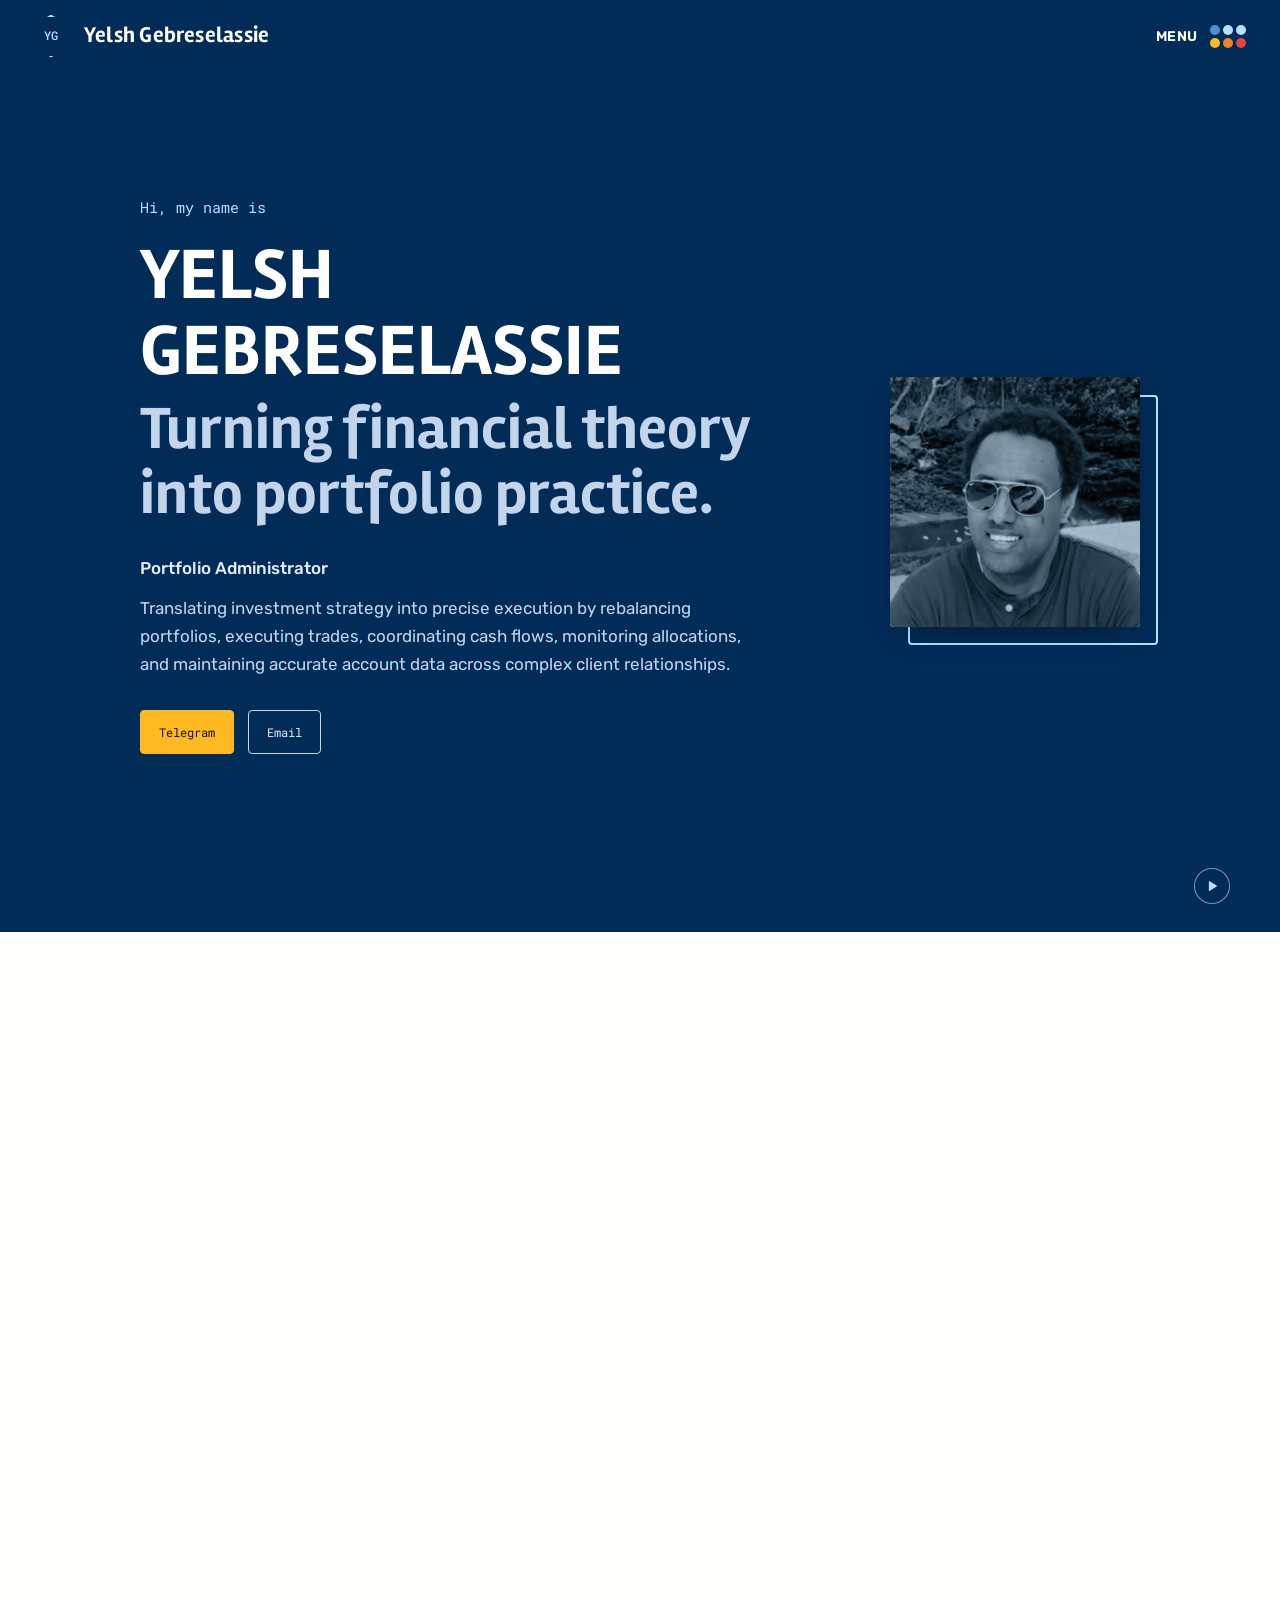
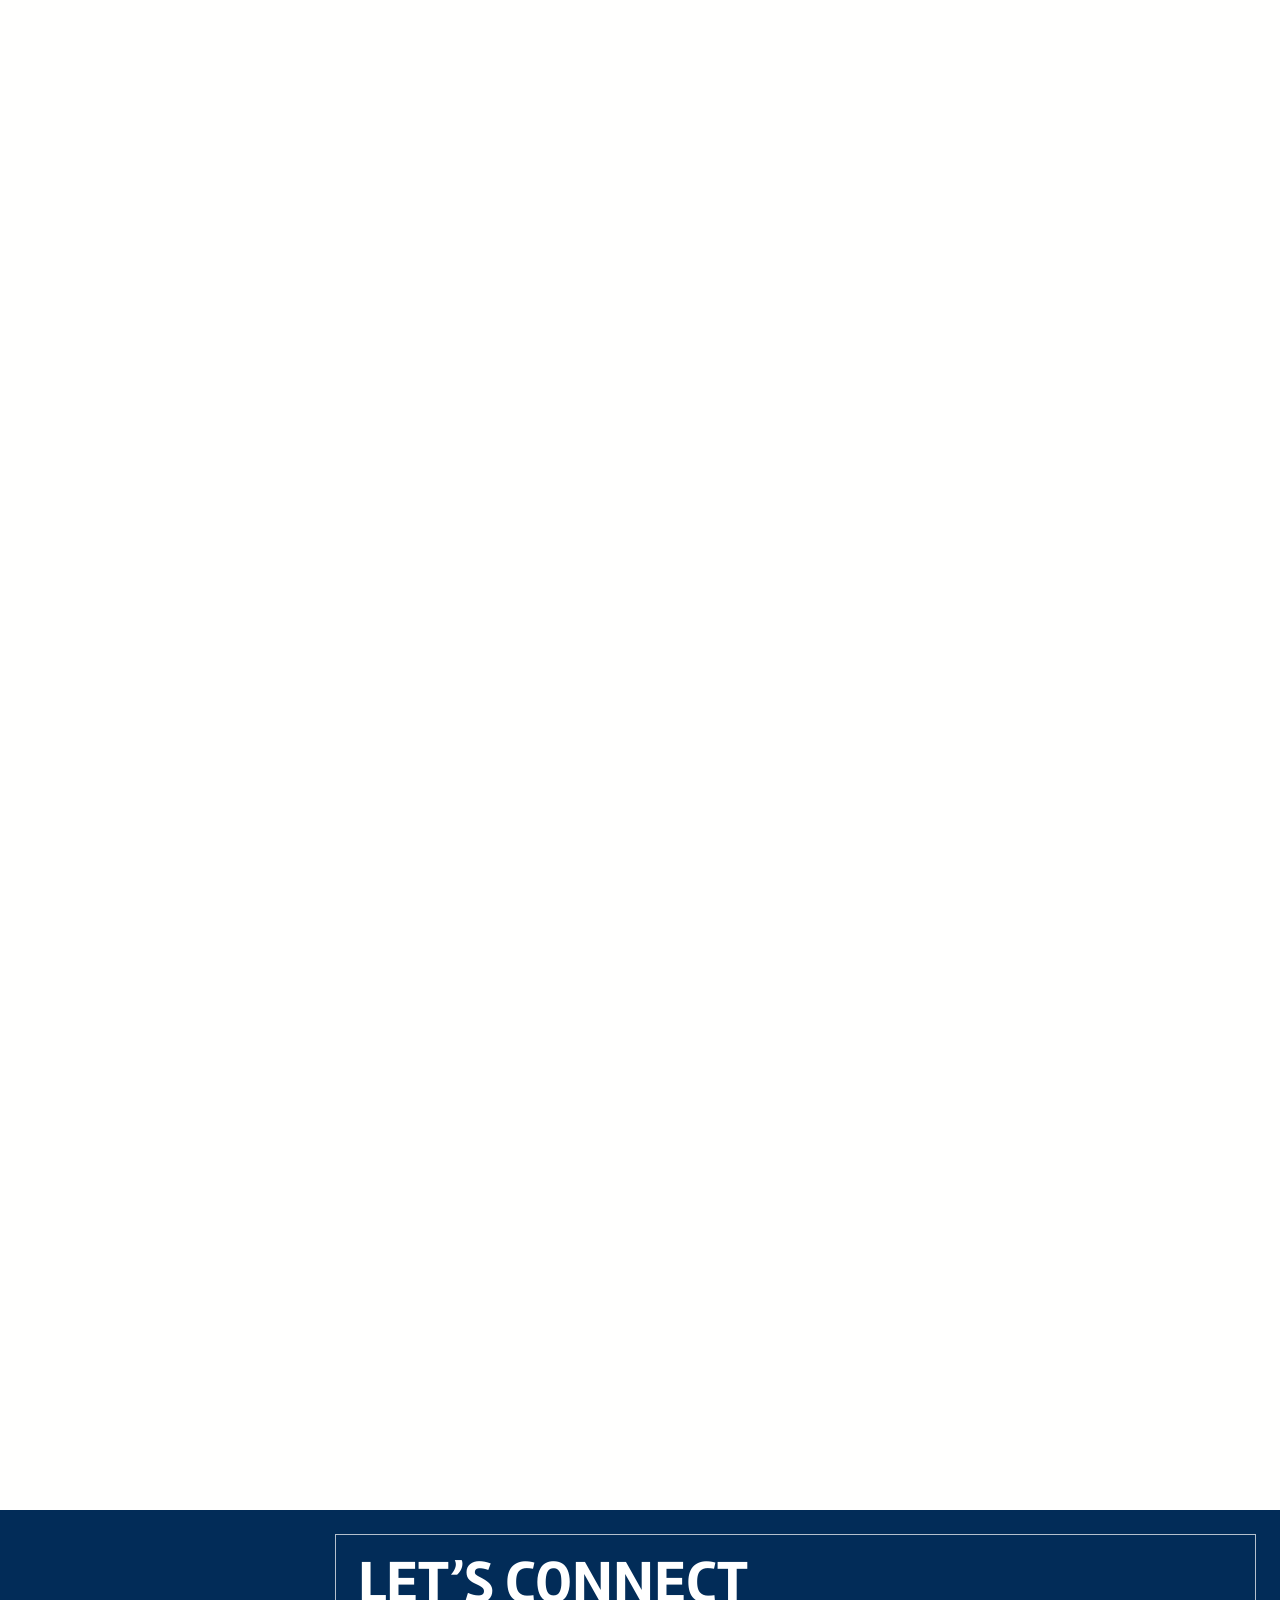
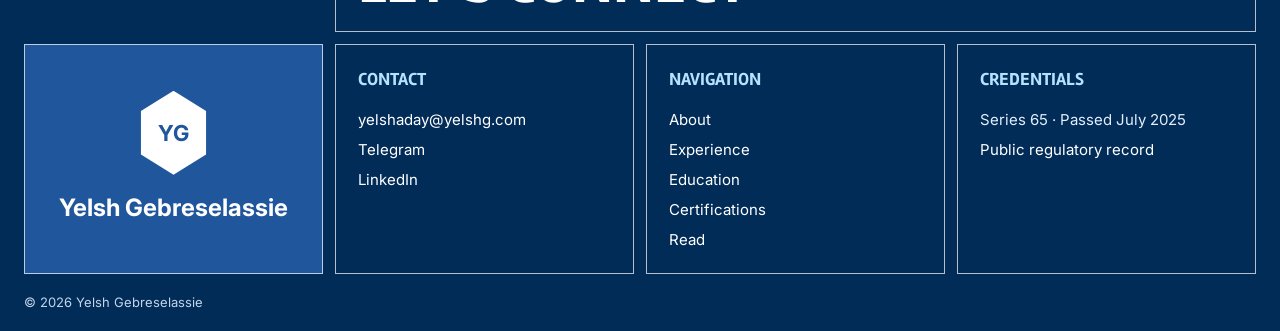
==== commit 7358eecb: "Redesign" ====
--- a/index.html
+++ b/index.html
@@ -355,7 +355,7 @@
     }
   </style>
   <style>
-    @import url('https://fonts.googleapis.com/css2?family=Inter:wght@400;500;600;700&family=Roboto+Mono:wght@400;500&display=swap');
+    @import url('https://fonts.googleapis.com/css2?family=Inter:wght@400;500;600;700&family=Roboto+Mono:wght@400;500&family=Rambla:wght@400;700&family=Rubik:wght@400;500;600;700&display=swap');
 
     /* Amrayu-inspired visual system, adapted to Yelshaday's content. */
     :root {
@@ -2787,53 +2787,151 @@
 
     /* The menu stays visible at the top on every screen (it used to hide until the mouse reached the top edge). */
     .header-hotzone { display: none; }
-    /* ---- Top menu: a floating pill that expands into a card (layout after sunday.ai), in this site's navy and light blue ---- */
-    body .site-header { justify-content: center; align-items: flex-start; min-height: 0; padding: 16px 16px 0; background: none; box-shadow: none;
-      -webkit-backdrop-filter: none; backdrop-filter: none; pointer-events: none; }
-    .nav-pill { pointer-events: auto; width: min(440px, calc(100vw - 32px)); border: 1px solid rgba(180, 226, 255, 0.28); border-radius: 16px;
-      background: rgba(2, 44, 88, 0.82); -webkit-backdrop-filter: blur(14px); backdrop-filter: blur(14px); box-shadow: 0 12px 34px -14px rgba(0, 18, 40, 0.85);
-      transition: width 320ms cubic-bezier(.2, .8, .2, 1), background 220ms ease; overflow: hidden; }
-    body.menu-open .nav-pill { width: min(480px, calc(100vw - 32px)); background: rgba(2, 44, 88, 0.97); }
-    .pill-bar { display: grid; grid-template-columns: 44px 1fr 44px; align-items: center; height: 52px; padding: 0 8px; }
-    .nav-pill .brand { width: 32px; height: 36px; font-size: 11px; justify-self: start; }
-    .nav-pill .pill-name { justify-self: center; color: var(--lightest-slate); font-family: "Roboto Mono", monospace !important; font-size: 12.5px;
-      letter-spacing: .14em; text-transform: uppercase; white-space: nowrap; }
-    .nav-pill .menu-toggle { justify-self: end; position: relative; z-index: 1; display: grid; place-content: center; gap: 6px; width: 36px; height: 36px; padding: 0;
-      border: 0; border-radius: 9px; background: transparent; cursor: pointer; transition: background 150ms ease; }
-    .nav-pill .menu-toggle:hover, .nav-pill .menu-toggle:focus-visible { background: rgba(180, 226, 255, 0.12); outline: none; }
-    .nav-pill .menu-toggle span { display: block; width: 18px; height: 1.6px; margin: 0; border-radius: 2px; background: var(--lightest-slate); opacity: 1;
-      transition: transform 260ms ease; }
-    body.menu-open .nav-pill .menu-toggle { background: rgba(180, 226, 255, 0.12); }
-    body.menu-open .nav-pill .menu-toggle span:nth-child(1) { width: 18px; transform: translateY(3.8px) rotate(45deg); }
-    body.menu-open .nav-pill .menu-toggle span:nth-child(2) { width: 18px; transform: translateY(-3.8px) rotate(-45deg); }
-
-    .nav-pill .site-nav { position: static; inset: auto; z-index: auto; width: auto; display: grid; grid-template-rows: 0fr; gap: 0; padding: 0;
-      background: none; box-shadow: none; transform: none; visibility: hidden; opacity: 0; font-size: inherit;
-      transition: grid-template-rows 320ms cubic-bezier(.2, .8, .2, 1), opacity 220ms ease, visibility 320ms; }
-    body.menu-open .nav-pill .site-nav { grid-template-rows: 1fr; visibility: visible; opacity: 1; }
-    .nav-pill .pill-inner { min-height: 0; overflow: hidden; }
-    .nav-pill .site-nav { overflow: hidden; }
-    .pill-body { padding: 10px 20px 18px; }
-    .nav-pill .menu-links { display: flex; flex-direction: column; gap: 2px; }
-    .nav-pill .menu-links a { display: block; margin: 0; padding: 3px 0; text-align: left; color: var(--lightest-slate);
-      font-family: "Space Grotesk", sans-serif !important; font-size: 20px; font-weight: 500; line-height: 1.35; letter-spacing: -.01em; text-transform: none;
+    /* =====================================================================================================
+       Ritholtz Wealth style (layout and colors after ritholtzwealth.com): navy bar and MENU, video banner,
+       white content with Rambla titles and Rubik text, accordion rows, navy box footer.
+       ===================================================================================================== */
+    :root { --r-navy: #022c58; --r-blue: #20569c; --r-light: #b4e2ff; --r-yellow: #ffb921; --r-ink: #151515; --r-rule: #3a3a3a; }
+    body { background: #fffffe; }
+    .social-rail, .email-rail { display: none; }
+
+    /* Top bar */
+    body .site-header { position: fixed; top: 0; left: 0; right: 0; z-index: 100; display: flex; align-items: center; justify-content: flex-start; gap: 14px;
+      min-height: 72px; padding: 0 32px; background: var(--r-navy); box-shadow: none; -webkit-backdrop-filter: none; backdrop-filter: none; pointer-events: auto; }
+    .site-header .brand { width: 38px; height: 43px; font-size: 12px; }
+    .site-header .bar-name { color: #fff; font-family: "Rambla", sans-serif !important; font-size: 22px; font-weight: 700; letter-spacing: .01em; }
+    .site-header .menu-toggle { margin-left: auto; display: inline-flex; flex-direction: row; align-items: center; gap: 12px; width: auto; height: 44px; padding: 0 2px;
+      border: 0; background: transparent; color: #fff; cursor: pointer; position: relative; z-index: 1; }
+    .site-header .menu-toggle > span { display: inline-flex; width: auto; height: auto; margin: 0; background: none; border-radius: 0; opacity: 1; transform: none; }
+    .site-header .menu-toggle .menu-word { font-family: "Rubik", sans-serif !important; font-size: 14px; font-weight: 600; letter-spacing: .04em; text-transform: uppercase; }
+    .site-header .menu-toggle:hover .menu-word, .site-header .menu-toggle:focus-visible .menu-word { color: var(--r-light); }
+    .site-header .menu-toggle .menu-dots { display: grid; grid-template-columns: repeat(3, 10px); gap: 3px; }
+    .menu-dots i { width: 10px; height: 10px; border-radius: 50%; background: var(--r-light); transition: transform 200ms ease; }
+    .menu-dots i:nth-child(1) { background: #4f8fd6; }
+    .menu-dots i:nth-child(4) { background: var(--r-yellow); }
+    .menu-dots i:nth-child(5) { background: #f58220; }
+    .menu-dots i:nth-child(6) { background: #e8423f; }
+    .menu-toggle:hover .menu-dots i { transform: scale(1.12); }
+
+    /* Full-screen menu */
+    body .site-nav { position: fixed; inset: 0; z-index: 200; width: auto; display: flex; flex-direction: column; align-items: stretch; justify-content: flex-start; gap: 0;
+      padding: 0 32px 40px; background: var(--r-navy); box-shadow: none; font-size: inherit; overflow-y: auto; transform: none;
+      visibility: hidden; opacity: 0; transition: opacity 220ms ease, visibility 220ms; }
+    body.menu-open .site-nav { visibility: visible; opacity: 1; }
+    body.menu-open { overflow: hidden; }
+    .menu-top { display: flex; align-items: center; justify-content: space-between; min-height: 72px; }
+    .menu-top .brand { width: 38px; height: 43px; font-size: 12px; }
+    .menu-close { width: 44px; height: 44px; display: grid; place-items: center; border: 2px solid var(--r-yellow); border-radius: 50%; background: transparent;
+      color: var(--r-yellow); cursor: pointer; transition: background 150ms ease, transform 150ms ease; }
+    .menu-close:hover, .menu-close:focus-visible { background: rgba(255, 185, 33, 0.12); transform: rotate(90deg); outline: none; }
+    .menu-close svg { width: 20px; height: 20px; fill: none; stroke: currentColor; stroke-width: 2.6; stroke-linecap: round; }
+    .menu-body { flex: 1; display: grid; grid-template-columns: minmax(0, 1fr) minmax(260px, 360px); gap: 40px; align-items: start; padding-top: 14px; }
+    body .site-nav .menu-links { display: flex; flex-direction: column; gap: 6px; }
+    body .site-nav .menu-links a { display: block; margin: 0; padding: 4px 0; text-align: left; color: var(--r-light);
+      font-family: "Rambla", sans-serif !important; font-size: clamp(32px, 4.6vw, 48px); font-weight: 700; line-height: 1.12; text-transform: uppercase;
       transition: color 150ms ease, transform 150ms ease; }
-    .nav-pill .menu-links a:hover, .nav-pill .menu-links a:focus-visible { color: var(--green); transform: translateX(4px); outline: none; }
-    .pill-foot { display: grid; grid-template-columns: 1fr auto auto; gap: 18px; align-items: center; padding: 10px 20px 12px; border-top: 1px solid rgba(180, 226, 255, 0.16);
-      color: var(--slate); font-family: "Roboto Mono", monospace !important; font-size: 11.5px; }
-    .nav-pill .pill-foot a { margin: 0; padding: 0; color: var(--light-slate); }
-    .nav-pill .pill-foot a:hover { color: var(--green); }
-    .nav-pill .pill-foot .pill-cta { color: #ffb921; }
-    .nav-scrim { position: fixed; inset: 0; z-index: 90; background: rgba(0, 18, 40, 0.55); opacity: 0; visibility: hidden; transition: opacity 260ms ease, visibility 260ms; }
-    body.menu-open .nav-scrim { opacity: 1; visibility: visible; }
-    body.menu-open main, body.menu-open .social-rail, body.menu-open .email-rail { filter: none; }
-    /* Back to Top moves to the bottom, out of the pill's way. */
-    body .to-top { top: auto; bottom: 22px; }
-    @media (max-width: 560px) {
-      .pill-foot { grid-template-columns: 1fr auto; }
-      .pill-foot > span { display: none; }
-    }
-    @media (prefers-reduced-motion: reduce) { .nav-pill, .nav-pill .site-nav, .nav-pill .menu-toggle span, .nav-scrim { transition: none; } }
+    body .site-nav .menu-links a:hover, body .site-nav .menu-links a:focus-visible { color: #fff; transform: translateX(6px); outline: none; }
+    .menu-side { display: flex; flex-direction: column; gap: 12px; padding-top: 12px; }
+    .menu-side-title { margin: 0 0 2px; font-family: "Rambla", sans-serif !important; font-size: 18px; font-weight: 700; text-transform: uppercase; color: var(--r-light); }
+    body .site-nav .menu-contact { display: block; margin: 0; padding: 0; color: #fff; font-family: "Rubik", sans-serif !important; font-size: 16px; text-align: left; }
+    body .site-nav .menu-contact:hover { color: var(--r-light); }
+    .menu-buttons { display: flex; flex-wrap: wrap; gap: 10px; margin-top: 10px; }
+    body .site-nav .menu-btn { display: inline-flex; margin: 0; padding: 10px 16px; border: 1px solid #fff; border-radius: 4px; color: #fff;
+      font-family: "Rubik", sans-serif !important; font-size: 14px; font-weight: 600; text-transform: uppercase; letter-spacing: .02em; transition: background 150ms ease, color 150ms ease; }
+    body .site-nav .menu-btn.primary { background: var(--r-yellow); border-color: var(--r-yellow); color: #151515; }
+    body .site-nav .menu-btn:not(.primary):hover { background: #fff; color: var(--r-navy); }
+
+    /* Banner: the video under the bar, with the introduction on it */
+    .hero-media { top: 72px; height: calc(100vh - 72px); }
+    .hero-media::after { background: linear-gradient(90deg, rgba(2, 44, 88, 0.88) 0%, rgba(2, 44, 88, 0.70) 50%, rgba(2, 44, 88, 0.45) 100%); }
+    .hero-pause { top: calc(max(100vh, 560px) - 64px); }
+    .profile { --lightest-slate: #ffffff; --light-slate: #e3eefa; --slate: #c2d5ea; --green: var(--r-light); }
+    .profile h1, .profile .location { font-family: "Rambla", sans-serif !important; letter-spacing: 0; }
+    .profile h1 { text-transform: uppercase; }
+    .profile .bio, .profile .role-line { font-family: "Rubik", sans-serif !important; }
+
+    /* White content area */
+    main.page { --lightest-slate: var(--r-ink); --light-slate: #222; --slate: #4a4a4a; --green: var(--r-blue); --lightest-navy: #cfd5d2; --light-navy: #f4f4f4; }
+    main.page .section { max-width: 1040px; margin-left: auto; margin-right: auto; color: var(--r-ink); font-family: "Rubik", sans-serif !important; }
+    main.page #experience { padding-top: 96px; }
+    main.page .section-title { display: block; margin: 0 0 26px; color: var(--r-ink); font-family: "Rambla", sans-serif !important; font-size: clamp(40px, 6vw, 64px);
+      font-weight: 700; line-height: 1.05; text-transform: uppercase; letter-spacing: 0; }
+    main.page .section-title::before, main.page .section-title::after { display: none; content: none; }
+
+    /* Accordion rows */
+    .acc-list { border-bottom: 1px solid var(--r-rule); }
+    .acc { border-top: 1px solid var(--r-rule); }
+    .acc summary { display: flex; align-items: baseline; flex-wrap: wrap; gap: 4px 14px; padding: 16px 48px 16px 16px; position: relative; cursor: pointer; list-style: none; }
+    .acc summary::-webkit-details-marker { display: none; }
+    .acc summary::after { content: "+"; position: absolute; right: 16px; top: 50%; transform: translateY(-50%); color: var(--r-blue); font: 400 28px/1 "Rubik", sans-serif; }
+    .acc[open] summary::after { content: "\2212"; }
+    .acc summary:hover .acc-title, .acc summary:focus-visible .acc-title { color: var(--r-navy); text-decoration: underline; text-underline-offset: 4px; }
+    .acc summary:focus-visible { outline: 2px solid var(--r-blue); outline-offset: -2px; }
+    .acc-title { color: var(--r-blue); font-family: "Rubik", sans-serif !important; font-size: 20px; font-weight: 600; text-transform: uppercase; }
+    .acc-sub { color: #4a4a4a; font-family: "Rubik", sans-serif !important; font-size: 15px; }
+    .acc-body { padding: 0 16px 20px; color: var(--r-ink); font-family: "Rubik", sans-serif !important; font-size: 18px; line-height: 1.8; }
+    .acc-body .acc-org { margin: 0; font-weight: 500; }
+    .acc-body .acc-org a, .acc-body a { color: var(--r-blue); text-decoration: underline; text-underline-offset: 3px; }
+    .acc-body .job-period { margin: 2px 0 0; color: #4a4a4a; font-family: "Rubik", sans-serif !important; font-size: 15px; }
+    .acc-body .job-details { margin: 10px 0 0; padding-left: 20px; }
+    .acc-body .job-details li { padding-left: 0; }
+    .acc-body .job-details li::before { display: none; }
+    .acc-body .cert-note { margin: 10px 0 0; color: var(--r-ink); }
+
+    /* Read */
+    main.page .post-card { padding: 22px 24px 18px; border: 1px solid #d5d9dc; border-radius: 0; background: #fff; }
+    main.page #read { padding-bottom: 40px; }
+    main.page .post-card:hover { border-color: var(--r-blue); }
+    main.page .post-card__title { color: var(--r-ink); font-family: "Rambla", sans-serif !important; font-size: 28px; }
+    main.page .post-card__subtitle, main.page .post-card__meta, main.page .post-card__byline { font-family: "Rubik", sans-serif !important; }
+    main.page .view-all { color: var(--r-blue); border-color: var(--r-blue); }
+
+    /* Footer: navy boxes */
+    .site-footer { position: relative; z-index: 1; margin-top: 40px; padding: 24px 24px 18px; background: var(--r-navy); color: #fff; font-family: "Rubik", sans-serif !important; }
+    .foot-grid { max-width: 1240px; margin: 0 auto; display: grid; grid-template-columns: repeat(4, minmax(0, 1fr)); gap: 12px; }
+    .foot-cta { grid-column: 2 / 5; display: flex; align-items: center; padding: 18px 22px; border: 1px solid rgba(255, 255, 255, 0.7); }
+    .foot-cta h2 { margin: 0; color: #fff; font-family: "Rambla", sans-serif !important; font-size: clamp(34px, 5vw, 60px); font-weight: 700; line-height: 1; text-transform: uppercase; }
+    .foot-logo { grid-column: 1; display: flex; flex-direction: column; align-items: center; justify-content: center; gap: 14px; min-height: 230px; padding: 20px;
+      background: var(--r-blue); border: 1px solid rgba(255, 255, 255, 0.7); color: #fff; text-align: center; font-family: "Rambla", sans-serif !important; font-size: 24px; font-weight: 700; }
+    .foot-mark { display: grid; place-items: center; width: 74px; height: 84px; background: #fff; color: var(--r-blue); font: 700 22px "Roboto Mono", monospace;
+      clip-path: polygon(50% 0, 94% 24%, 94% 76%, 50% 100%, 6% 76%, 6% 24%); }
+    .foot-box { display: flex; flex-direction: column; gap: 6px; padding: 20px 22px; border: 1px solid rgba(255, 255, 255, 0.7); font-size: 15px; }
+    .foot-box h3 { margin: 0 0 8px; color: var(--r-light); font-family: "Rambla", sans-serif !important; font-size: 18px; font-weight: 700; text-transform: uppercase; }
+    .foot-box a { color: #fff; }
+    .foot-box a:hover { color: var(--r-light); text-decoration: underline; }
+    .foot-box span { color: #e3eefa; }
+    .foot-base { max-width: 1240px; margin: 18px auto 0; color: #c2d5ea; font-size: 13px; }
+
+    /* Article reader on white */
+    .post-reader { --lightest-slate: var(--r-ink); --light-slate: #222; --slate: #4a4a4a; --green: var(--r-blue); --lightest-navy: #cfd5d2; background: #fffffe; color: var(--r-ink); }
+    .post-reader__bar { background: var(--r-navy); }
+    .post-reader__bar, .post-reader__bar a, .post-reader__brand { color: #fff; }
+    .post__title { font-family: "Rambla", sans-serif !important; text-transform: uppercase; color: var(--r-ink); }
+    .post__body p, .post__subtitle, .post__author { color: var(--r-ink); }
+    .post-reader .post__body p, .post-reader .post__body p *, .post-reader .post__subtitle { font-family: "Rubik", sans-serif !important; } /* article text and subtitle share one font */
+
+    /* Back to Top: a navy pill at the bottom */
+    body .to-top { top: auto; bottom: 22px; background: var(--r-navy); color: #fff; border-color: var(--r-navy); }
+    body .to-top:hover, body .to-top:focus-visible { background: var(--r-blue); }
+
+    @media (max-width: 820px) {
+      body .site-header { padding: 0 18px; min-height: 64px; }
+      .site-header .bar-name { font-size: 18px; }
+      .hero-media { top: 64px; height: calc(100vh - 64px); }
+      body .site-nav { padding: 0 20px 32px; }
+      .menu-top { min-height: 64px; }
+      .menu-body { grid-template-columns: 1fr; gap: 30px; }
+      .foot-grid { grid-template-columns: 1fr 1fr; }
+      .foot-cta { grid-column: 1 / 3; }
+      .foot-logo { grid-column: 1 / 3; min-height: 160px; }
+    }
+    @media (max-width: 520px) {
+      .site-header .bar-name { display: none; }
+      .foot-grid { grid-template-columns: 1fr; }
+      .foot-cta, .foot-logo { grid-column: 1; }
+      .acc-title { font-size: 17px; }
+    }
+    @media (prefers-reduced-motion: reduce) { body .site-nav, .menu-close, body .site-nav .menu-links a { transition: none; } }
     .cert-note { margin: 10px 0 0; color: var(--slate); }
     /* Primary buttons in Ritholtz yellow */
     .quick-links a.primary-cta { background: #ffb921 !important; border-color: #ffb921 !important; color: #151515 !important; }
@@ -2882,33 +2980,39 @@
   <div class="header-hotzone" aria-hidden="true"></div>
   <button class="to-top" type="button" aria-label="Back to top"><svg viewBox="0 0 16 16" aria-hidden="true"><path d="M8 13V3M3.5 7.5 8 3l4.5 4.5"/></svg>Back to Top</button>
   <header class="site-header">
-    <div class="nav-pill">
-      <div class="pill-bar">
-        <a class="brand" href="#main" aria-label="Yelsh Gebreselassie home">YG</a>
-        <a class="pill-name" href="#main" tabindex="-1">Yelsh Gebreselassie</a>
-        <button class="menu-toggle" type="button" aria-expanded="false" aria-controls="site-nav" aria-label="Open menu"><span></span><span></span></button>
-      </div>
-      <div class="site-nav" id="site-nav">
-        <div class="pill-inner">
-        <div class="pill-body">
-          <nav class="menu-links" aria-label="Main navigation">
-            <a href="#main">About</a>
-            <a href="#experience">Experience</a>
-            <a href="#education">Education</a>
-            <a href="#certifications">Certifications</a>
-            <a href="#read">Read</a>
-          </nav>
-        </div>
-        <div class="pill-foot">
-          <span>Portfolio Administrator</span>
-          <a href="https://t.me/RefinedConfusion" target="_blank" rel="noopener noreferrer">Telegram</a>
-          <a class="pill-cta" href="mailto:yelshaday@yelshg.com">Email me <span aria-hidden="true">&#8599;</span></a>
-        </div>
+    <a class="brand" href="#main" aria-label="Yelsh Gebreselassie home">YG</a>
+    <a class="bar-name" href="#main" tabindex="-1">Yelsh Gebreselassie</a>
+    <button class="menu-toggle" type="button" aria-expanded="false" aria-controls="site-nav" aria-label="Open menu">
+      <span class="menu-word">Menu</span>
+      <span class="menu-dots" aria-hidden="true"><i></i><i></i><i></i><i></i><i></i><i></i></span>
+    </button>
+  </header>
+
+  <div class="site-nav" id="site-nav" role="dialog" aria-modal="true" aria-label="Site menu">
+    <div class="menu-top">
+      <a class="brand" href="#main" aria-label="Yelsh Gebreselassie home">YG</a>
+      <button class="menu-close" type="button" aria-label="Close menu"><svg viewBox="0 0 24 24" aria-hidden="true"><path d="M6 6l12 12M18 6 6 18"/></svg></button>
+    </div>
+    <div class="menu-body">
+      <nav class="menu-links" aria-label="Main navigation">
+        <a href="#main">About</a>
+        <a href="#experience">Experience</a>
+        <a href="#education">Education</a>
+        <a href="#certifications">Certifications</a>
+        <a href="#read">Read</a>
+      </nav>
+      <div class="menu-side">
+        <p class="menu-side-title">Contact</p>
+        <a class="menu-contact" href="mailto:yelshaday@yelshg.com">yelshaday@yelshg.com</a>
+        <a class="menu-contact" href="https://t.me/RefinedConfusion" target="_blank" rel="noopener noreferrer">Telegram</a>
+        <a class="menu-contact" href="https://www.linkedin.com/in/yelshaday/" target="_blank" rel="noopener noreferrer">LinkedIn</a>
+        <div class="menu-buttons">
+          <a class="menu-btn primary" href="mailto:yelshaday@yelshg.com">Email me</a>
+          <a class="menu-btn" href="https://www.linkedin.com/in/yelshaday/" target="_blank" rel="noopener noreferrer">LinkedIn</a>
         </div>
       </div>
     </div>
-  </header>
-  <div class="nav-scrim" aria-hidden="true"></div>
+  </div>
 
   <aside class="social-rail" aria-label="Social links">
     <a href="https://www.linkedin.com/in/yelshaday/" target="_blank" rel="noopener noreferrer" aria-label="LinkedIn">in</a>
@@ -2957,99 +3061,93 @@
 
     <section class="section" id="experience" aria-labelledby="experience-title">
       <h2 class="section-title" id="experience-title">Where I've Worked</h2>
-      <div class="jobs-layout">
-        <div class="job-tabs" role="tablist" aria-label="Work experience">
-          <button class="job-tab is-active" id="tab-penobscot" type="button" role="tab" aria-selected="true" aria-controls="panel-penobscot" tabindex="0">Penobscot</button>
-          <button class="job-tab" id="tab-cross" type="button" role="tab" aria-selected="false" aria-controls="panel-cross" tabindex="-1">Cross</button>
-          <button class="job-tab" id="tab-machias" type="button" role="tab" aria-selected="false" aria-controls="panel-machias" tabindex="-1">Machias</button>
-          <button class="job-tab" id="tab-umaine" type="button" role="tab" aria-selected="false" aria-controls="panel-umaine" tabindex="-1">UMaine</button>
-          <button class="job-tab" id="tab-rd" type="button" role="tab" aria-selected="false" aria-controls="panel-rd" tabindex="-1">R&amp;D Group</button>
-          <button class="job-tab" id="tab-eea" type="button" role="tab" aria-selected="false" aria-controls="panel-eea" tabindex="-1">EEA</button>
-          <span class="job-highlight" aria-hidden="true"></span>
-        </div>
-
-        <div class="job-panels">
-          <article class="job-panel is-active" id="panel-penobscot" role="tabpanel" aria-labelledby="tab-penobscot">
-            <h3>Portfolio Administrator <span>@ <a class="org-link" href="https://penobscotfa.com/" target="_blank" rel="noopener noreferrer">Penobscot Financial Advisors</a></span></h3>
+      <div class="acc-list">
+        <details class="acc" open>
+          <summary><span class="acc-title">Portfolio Administrator</span><span class="acc-sub">Penobscot Financial Advisors</span></summary>
+          <div class="acc-body">
+            <p class="acc-org"><a class="org-link" href="https://penobscotfa.com/" target="_blank" rel="noopener noreferrer">Penobscot Financial Advisors</a></p>
             <p class="job-period">December 2024 — Present</p>
             <ul class="job-details">
               <li>Learning to become a thoughtful steward of investment portfolios.</li>
             </ul>
-          </article>
-
-          <article class="job-panel" id="panel-cross" role="tabpanel" aria-labelledby="tab-cross" hidden>
-            <h3>Revenue Specialist <span>@ <a class="org-link" href="https://www.crossagency.com/" target="_blank" rel="noopener noreferrer">Cross Insurance</a></span></h3>
+          </div>
+        </details>
+        <details class="acc">
+          <summary><span class="acc-title">Revenue Specialist</span><span class="acc-sub">Cross Insurance</span></summary>
+          <div class="acc-body">
+            <p class="acc-org"><a class="org-link" href="https://www.crossagency.com/" target="_blank" rel="noopener noreferrer">Cross Insurance</a></p>
             <p class="job-period">January 2024 — December 2024</p>
-          </article>
-
-          <article class="job-panel" id="panel-machias" role="tabpanel" aria-labelledby="tab-machias" hidden>
-            <h3>FSS / FPQP <span>@ <a class="org-link" href="https://www.machiassavings.com/" target="_blank" rel="noopener noreferrer">Machias Savings Bank</a></span></h3>
+          </div>
+        </details>
+        <details class="acc">
+          <summary><span class="acc-title">FSS / FPQP</span><span class="acc-sub">Machias Savings Bank</span></summary>
+          <div class="acc-body">
+            <p class="acc-org"><a class="org-link" href="https://www.machiassavings.com/" target="_blank" rel="noopener noreferrer">Machias Savings Bank</a></p>
             <p class="job-period">August 2021 — May 2022</p>
-          </article>
-
-          <article class="job-panel" id="panel-umaine" role="tabpanel" aria-labelledby="tab-umaine" hidden>
-            <h3>Graduate Research Assistant <span>@ <a class="org-link" href="https://umaine.edu/" target="_blank" rel="noopener noreferrer">University of Maine</a></span></h3>
+          </div>
+        </details>
+        <details class="acc">
+          <summary><span class="acc-title">Graduate Research Assistant</span><span class="acc-sub">University of Maine</span></summary>
+          <div class="acc-body">
+            <p class="acc-org"><a class="org-link" href="https://umaine.edu/" target="_blank" rel="noopener noreferrer">University of Maine</a></p>
             <p class="job-period">September 2019 — May 2021</p>
-          </article>
-
-          <article class="job-panel" id="panel-rd" role="tabpanel" aria-labelledby="tab-rd" hidden>
-            <h3>Marketing Analyst <span>@ <a class="org-link" href="https://www.randd-group.com/" target="_blank" rel="noopener noreferrer">R&amp;D Group</a></span></h3>
+          </div>
+        </details>
+        <details class="acc">
+          <summary><span class="acc-title">Marketing Analyst</span><span class="acc-sub">R&amp;D Group</span></summary>
+          <div class="acc-body">
+            <p class="acc-org"><a class="org-link" href="https://www.randd-group.com/" target="_blank" rel="noopener noreferrer">R&amp;D Group</a></p>
             <p class="job-period">September 2018 — June 2019</p>
-          </article>
-
-          <article class="job-panel" id="panel-eea" role="tabpanel" aria-labelledby="tab-eea" hidden>
-            <h3>Research Assistant <span>@ <a class="org-link" href="https://eea-et.org/" target="_blank" rel="noopener noreferrer">Ethiopian Economics Association</a></span></h3>
+          </div>
+        </details>
+        <details class="acc">
+          <summary><span class="acc-title">Research Assistant</span><span class="acc-sub">Ethiopian Economics Association</span></summary>
+          <div class="acc-body">
+            <p class="acc-org"><a class="org-link" href="https://eea-et.org/" target="_blank" rel="noopener noreferrer">Ethiopian Economics Association</a></p>
             <p class="job-period">June 2015 — August 2015</p>
             <ul class="job-details"><li>Internship</li></ul>
-          </article>
-        </div>
+          </div>
+        </details>
       </div>
     </section>
 
     <section class="section" id="education" aria-labelledby="education-title">
       <h2 class="section-title" id="education-title">Education</h2>
-      <div class="jobs-layout">
-        <div class="job-tabs" role="tablist" aria-label="Education">
-          <button class="job-tab is-active" id="tab-edu-umaine" type="button" role="tab" aria-selected="true" aria-controls="panel-edu-umaine" tabindex="0">UMaine</button>
-          <button class="job-tab" id="tab-edu-bsl" type="button" role="tab" aria-selected="false" aria-controls="panel-edu-bsl" tabindex="-1">BSL</button>
-          <button class="job-tab" id="tab-edu-unity" type="button" role="tab" aria-selected="false" aria-controls="panel-edu-unity" tabindex="-1">Unity</button>
-          <span class="job-highlight" aria-hidden="true"></span>
-        </div>
-
-        <div class="job-panels">
-          <article class="job-panel is-active" id="panel-edu-umaine" role="tabpanel" aria-labelledby="tab-edu-umaine">
-            <h3>Master, Quantitative Economics <span>@ <a class="org-link" href="https://umaine.edu/" target="_blank" rel="noopener noreferrer">University of Maine</a></span></h3>
+      <div class="acc-list">
+        <details class="acc" open>
+          <summary><span class="acc-title">Master, Quantitative Economics</span><span class="acc-sub">University of Maine</span></summary>
+          <div class="acc-body">
+            <p class="acc-org"><a class="org-link" href="https://umaine.edu/" target="_blank" rel="noopener noreferrer">University of Maine</a></p>
             <p class="job-period">September 2019 — May 2021</p>
-          </article>
-
-          <article class="job-panel" id="panel-edu-bsl" role="tabpanel" aria-labelledby="tab-edu-bsl" hidden>
-            <h3>Master, International Business <span>@ <a class="org-link" href="https://www.bsl-lausanne.ch/" target="_blank" rel="noopener noreferrer">Business School Lausanne</a></span></h3>
+          </div>
+        </details>
+        <details class="acc">
+          <summary><span class="acc-title">Master, International Business</span><span class="acc-sub">Business School Lausanne</span></summary>
+          <div class="acc-body">
+            <p class="acc-org"><a class="org-link" href="https://www.bsl-lausanne.ch/" target="_blank" rel="noopener noreferrer">Business School Lausanne</a></p>
             <p class="job-period">September 2017 — June 2019</p>
-          </article>
-
-          <article class="job-panel" id="panel-edu-unity" role="tabpanel" aria-labelledby="tab-edu-unity" hidden>
-            <h3>Bachelor, Economics <span>@ <a class="org-link" href="https://uu.edu.et/" target="_blank" rel="noopener noreferrer">Unity University</a></span></h3>
+          </div>
+        </details>
+        <details class="acc">
+          <summary><span class="acc-title">Bachelor, Economics</span><span class="acc-sub">Unity University</span></summary>
+          <div class="acc-body">
+            <p class="acc-org"><a class="org-link" href="https://uu.edu.et/" target="_blank" rel="noopener noreferrer">Unity University</a></p>
             <p class="job-period">February 2014 — July 2017</p>
-          </article>
-        </div>
+          </div>
+        </details>
       </div>
     </section>
 
     <section class="section" id="certifications" aria-labelledby="certifications-title">
       <h2 class="section-title" id="certifications-title">Certifications</h2>
-      <div class="jobs-layout">
-        <div class="job-tabs" role="tablist" aria-label="Certifications">
-          <button class="job-tab is-active" id="tab-cert-s65" type="button" role="tab" aria-selected="true" aria-controls="panel-cert-s65" tabindex="0">Series 65</button>
-          <span class="job-highlight" aria-hidden="true"></span>
-        </div>
-
-        <div class="job-panels">
-          <article class="job-panel is-active" id="panel-cert-s65" role="tabpanel" aria-labelledby="tab-cert-s65">
-            <h3>Series 65</h3>
+      <div class="acc-list">
+        <details class="acc" open>
+          <summary><span class="acc-title">Series 65</span><span class="acc-sub"></span></summary>
+          <div class="acc-body">
             <p class="job-period">Passed July 2025 · Credential ID 8077542</p>
             <p class="cert-note">Uniform Investment Adviser Law Examination, developed by NASAA and administered by FINRA. <a class="org-link" href="https://adviserinfo.sec.gov/individual/summary/8077542" target="_blank" rel="noopener noreferrer">View my public regulatory record</a></p>
-          </article>
-        </div>
+          </div>
+        </details>
       </div>
     </section>
 
@@ -3071,11 +3169,34 @@
       </div>
     </section>
 
-    <footer class="footer">
-      <span>© 2026 Yelsh Gebreselassie</span>
-      <a href="#main">Back to top ↑</a>
-    </footer>
   </main>
+
+  <footer class="site-footer">
+    <div class="foot-grid">
+      <div class="foot-cta"><h2>Let&rsquo;s connect</h2></div>
+      <a class="foot-logo" href="#main" aria-label="Back to top"><span class="foot-mark">YG</span><span>Yelsh Gebreselassie</span></a>
+      <div class="foot-box">
+        <h3>Contact</h3>
+        <a href="mailto:yelshaday@yelshg.com">yelshaday@yelshg.com</a>
+        <a href="https://t.me/RefinedConfusion" target="_blank" rel="noopener noreferrer">Telegram</a>
+        <a href="https://www.linkedin.com/in/yelshaday/" target="_blank" rel="noopener noreferrer">LinkedIn</a>
+      </div>
+      <nav class="foot-box" aria-label="Footer">
+        <h3>Navigation</h3>
+        <a href="#main">About</a>
+        <a href="#experience">Experience</a>
+        <a href="#education">Education</a>
+        <a href="#certifications">Certifications</a>
+        <a href="#read">Read</a>
+      </nav>
+      <div class="foot-box">
+        <h3>Credentials</h3>
+        <span>Series 65 &middot; Passed July 2025</span>
+        <a href="https://adviserinfo.sec.gov/individual/summary/8077542" target="_blank" rel="noopener noreferrer">Public regulatory record</a>
+      </div>
+    </div>
+    <p class="foot-base">&copy; 2026 Yelsh Gebreselassie</p>
+  </footer>
 
   <div class="post-reader" id="post-wendy" role="dialog" aria-modal="true" aria-labelledby="post-wendy-title" hidden>
     <div class="post-reader__bar">
@@ -3231,6 +3352,7 @@
       };
       menuToggle?.addEventListener('click', () => { setMenu(!document.body.classList.contains('menu-open')); if (document.body.classList.contains('menu-open')) setTimeout(() => { siteNav?.querySelector('.menu-links a')?.focus({ preventScroll: true }); const inner = siteNav?.querySelector('.pill-inner'); if (inner) inner.scrollTop = 0; }, 80); });
       document.querySelector('.nav-scrim')?.addEventListener('click', () => setMenu(false));
+      siteNav?.querySelector('.menu-close')?.addEventListener('click', () => { setMenu(false); menuToggle?.focus(); });
 
       siteNav?.querySelectorAll('a').forEach((a) => a.addEventListener('click', () => setMenu(false)));
       document.addEventListener('keydown', (event) => {
@@ -3511,6 +3633,22 @@
 
 
 
+      /* ---------- Banner height: always covers the whole introduction (it runs taller on phones) ---------- */
+      (() => {
+        const media = document.querySelector('.hero-media'), intro = document.querySelector('.profile'), pause = document.querySelector('.hero-pause');
+        if (!media || !intro) return;
+        const size = () => {
+          const top = media.offsetTop, bottom = intro.getBoundingClientRect().bottom + window.scrollY;
+          const h = Math.max(bottom - top + 32, window.innerHeight - top);
+          media.style.height = h + 'px';
+          if (pause) pause.style.top = (top + h - 64) + 'px';
+        };
+        size();
+        window.addEventListener('resize', size);
+        window.addEventListener('load', size);
+        if (document.fonts && document.fonts.ready) document.fonts.ready.then(size);
+      })();
+
       /* ---------- Background video: loads after the page, skipped for reduced motion or data saver ---------- */
       (() => {
         const media = document.querySelector('.hero-media'), video = media?.querySelector('video'), btn = document.querySelector('.hero-pause');
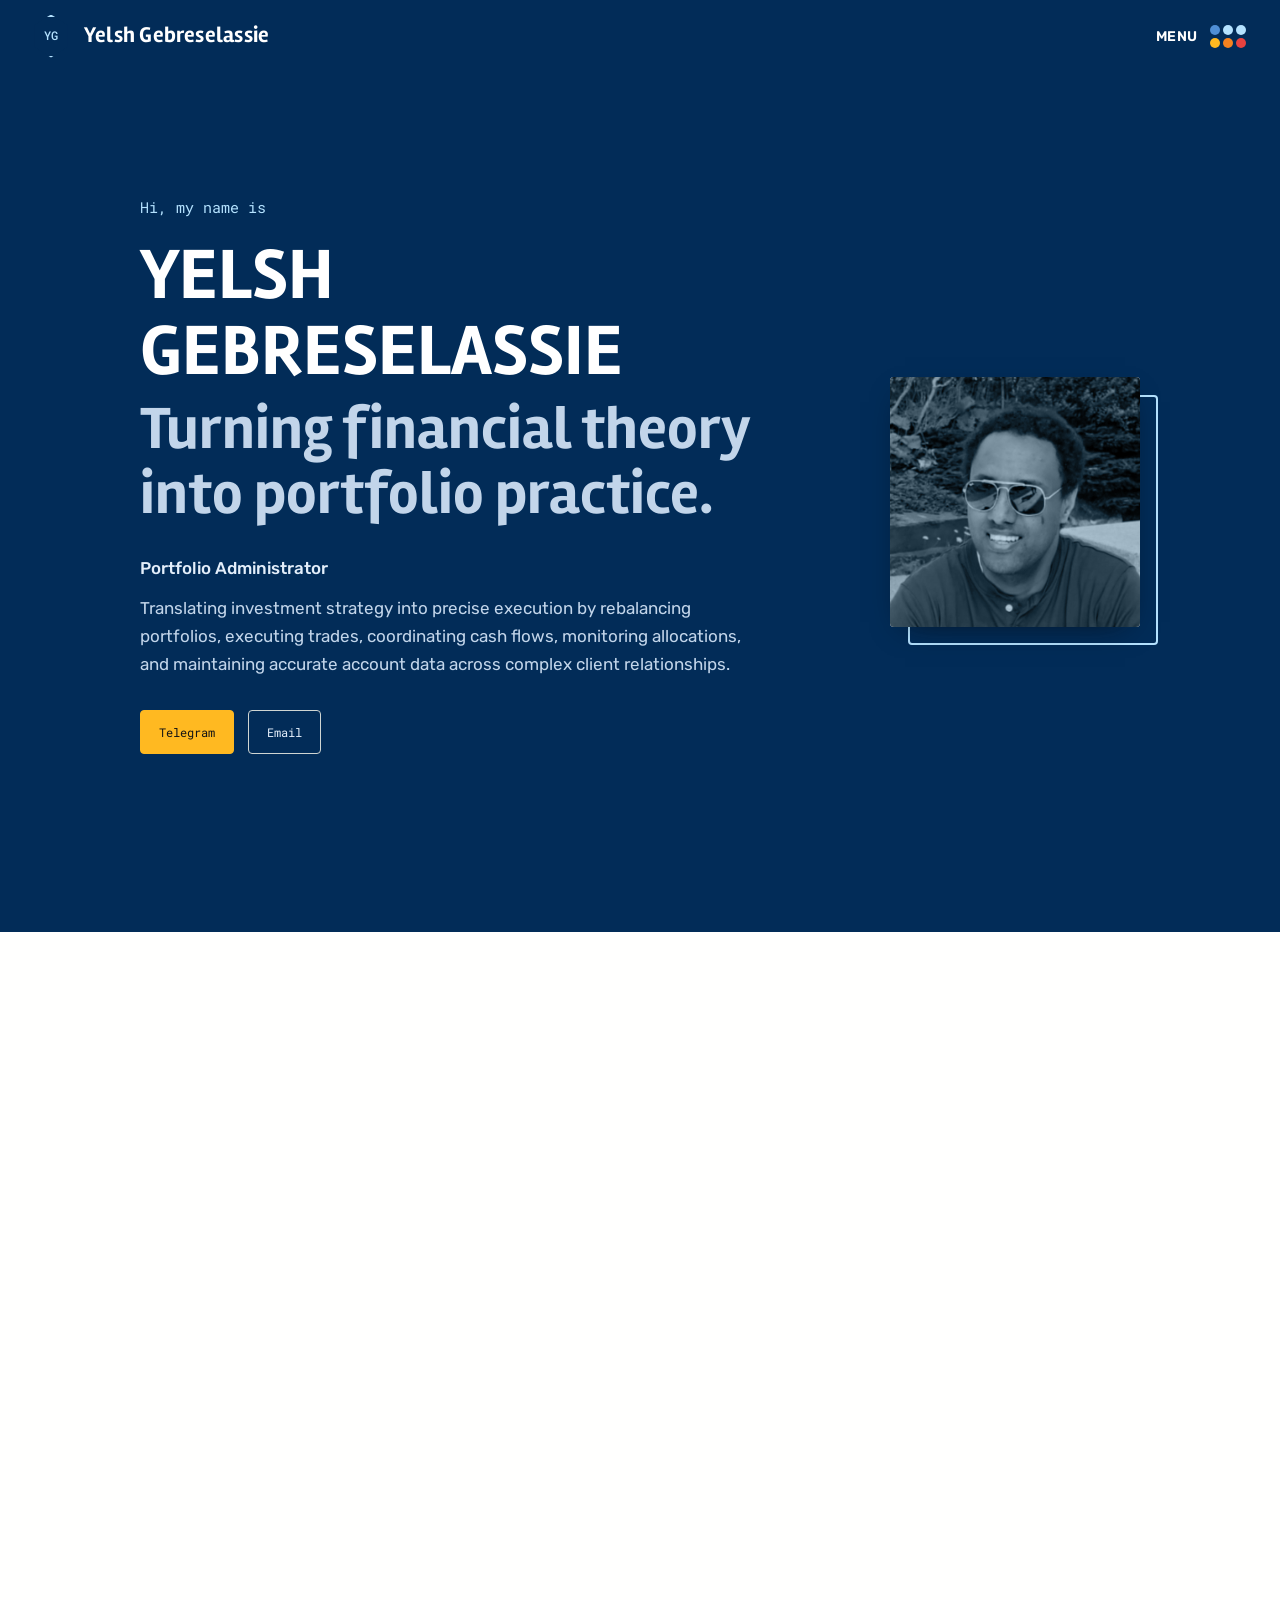
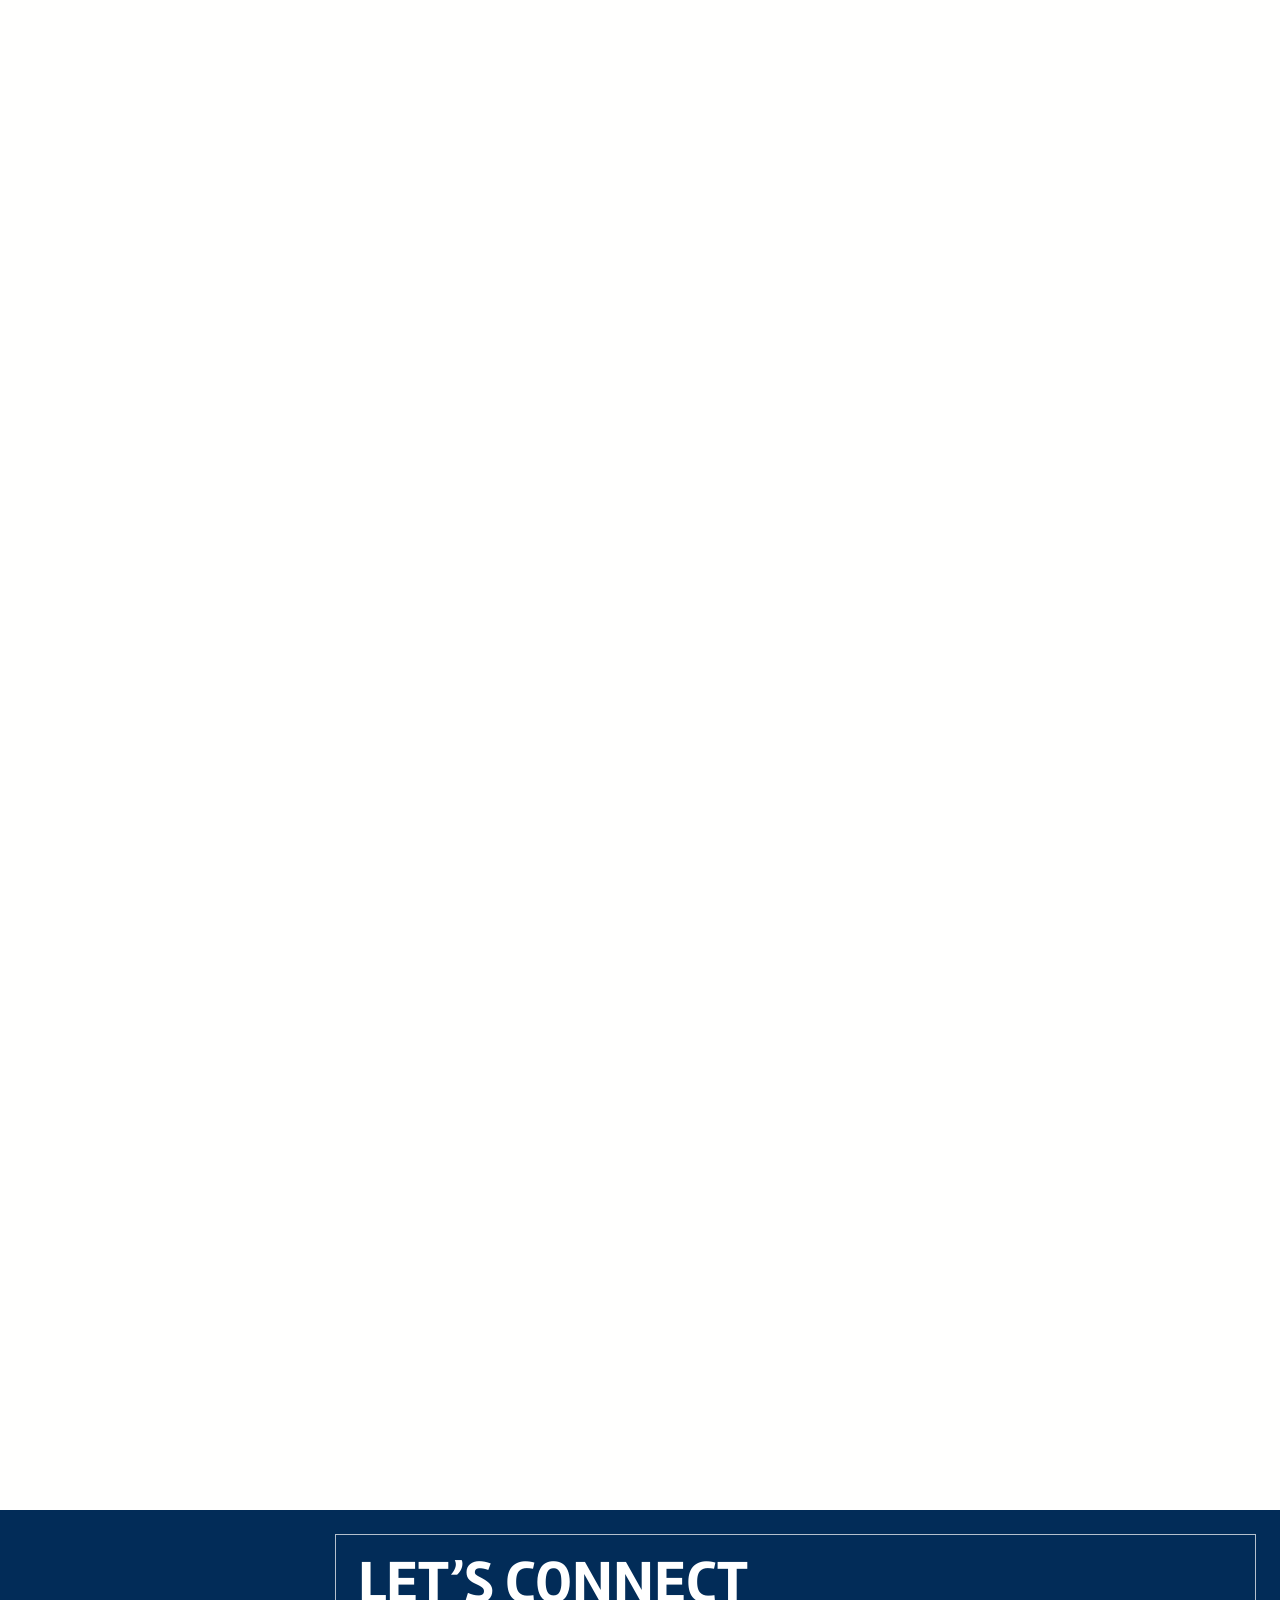
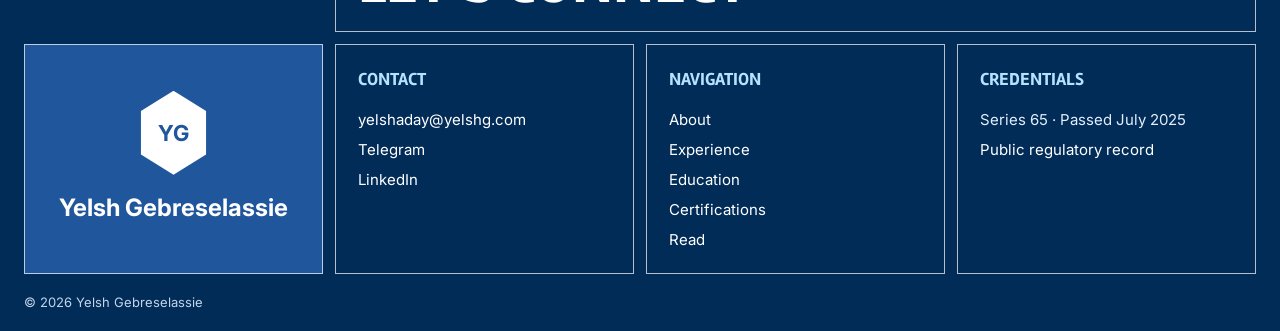
==== commit 6ff01a5c: "Remove the background video" ====
--- a/index.html
+++ b/index.html
@@ -3021,14 +3021,7 @@
 
   <a class="email-rail" href="mailto:yelshaday@yelshg.com">yelshaday@yelshg.com</a>
 
-  <!-- Background video: "Plexes, Geometry, Mathematics" by olenchic, Pixabay (Pixabay Content License). -->
-  <div class="hero-media" aria-hidden="true">
-    <video muted loop playsinline preload="none" data-src="media/hero-math.mp4"></video>
-  </div>
-  <button class="hero-pause" type="button" aria-pressed="false" aria-label="Pause background video" hidden>
-    <svg class="i-pause" viewBox="0 0 16 16" aria-hidden="true"><path d="M5 3v10M11 3v10"/></svg>
-    <svg class="i-play" viewBox="0 0 16 16" aria-hidden="true"><path d="M5 3l8 5-8 5z"/></svg>
-  </button>
+  <div class="hero-media" aria-hidden="true"></div>
 
   <main class="page" id="main">
     <section class="profile" aria-labelledby="profile-name">
@@ -3649,26 +3642,6 @@
         if (document.fonts && document.fonts.ready) document.fonts.ready.then(size);
       })();
 
-      /* ---------- Background video: loads after the page, skipped for reduced motion or data saver ---------- */
-      (() => {
-        const media = document.querySelector('.hero-media'), video = media?.querySelector('video'), btn = document.querySelector('.hero-pause');
-        if (!video) return;
-        const still = window.matchMedia('(prefers-reduced-motion: reduce)').matches || (navigator.connection && navigator.connection.saveData);
-        if (still) return;
-        const sync = () => {
-          const paused = video.paused;
-          btn.setAttribute('aria-pressed', String(paused));
-          btn.setAttribute('aria-label', paused ? 'Play background video' : 'Pause background video');
-        };
-        const start = () => {
-          video.src = video.dataset.src;
-          video.play().catch(() => {}); // a browser may hold this until the tab is visible; 'playing' below shows the video when it starts
-        };
-        video.addEventListener('playing', () => { media.classList.add('is-playing'); btn.hidden = false; sync(); });
-        btn.addEventListener('click', () => { if (video.paused) video.play(); else video.pause(); sync(); });
-        video.addEventListener('play', sync); video.addEventListener('pause', sync);
-        if (document.readyState === 'complete') start(); else window.addEventListener('load', start, { once: true });
-      })();
 
       /* ---------- Back to top ---------- */
       (() => {
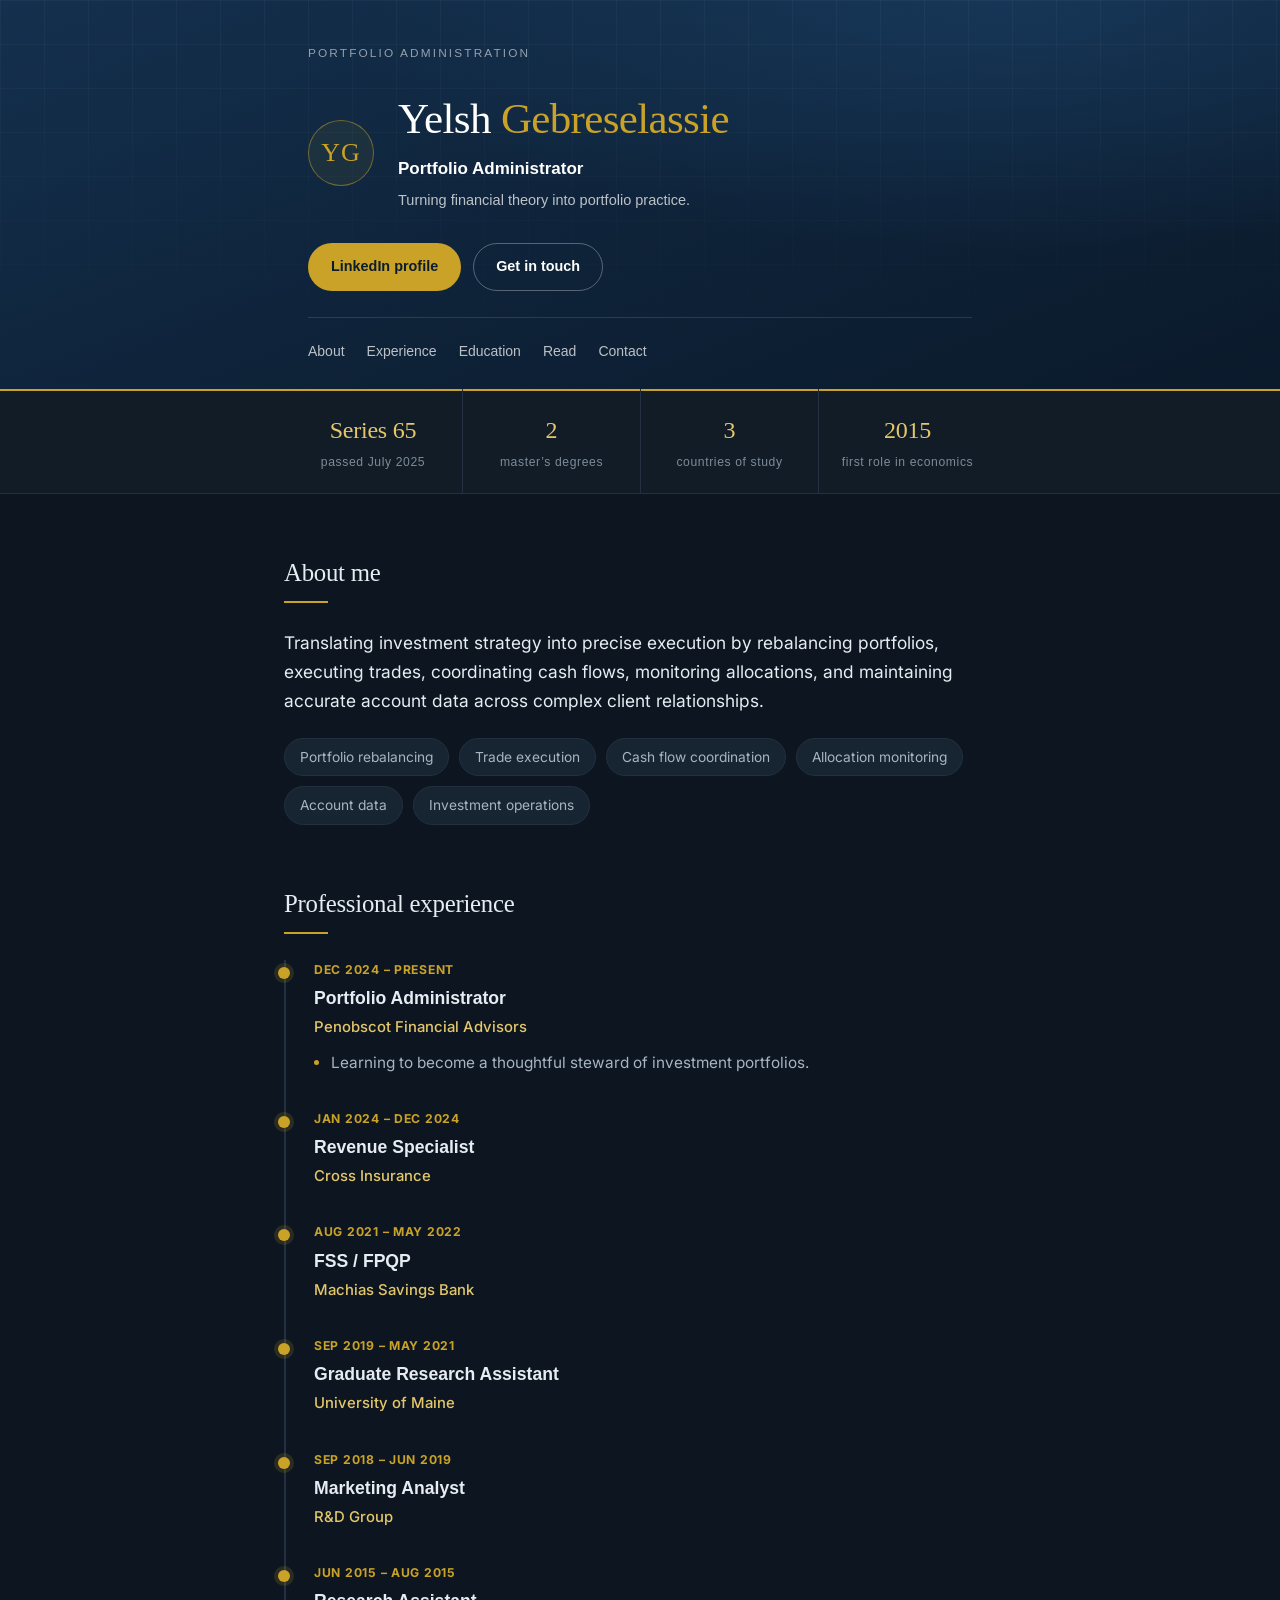
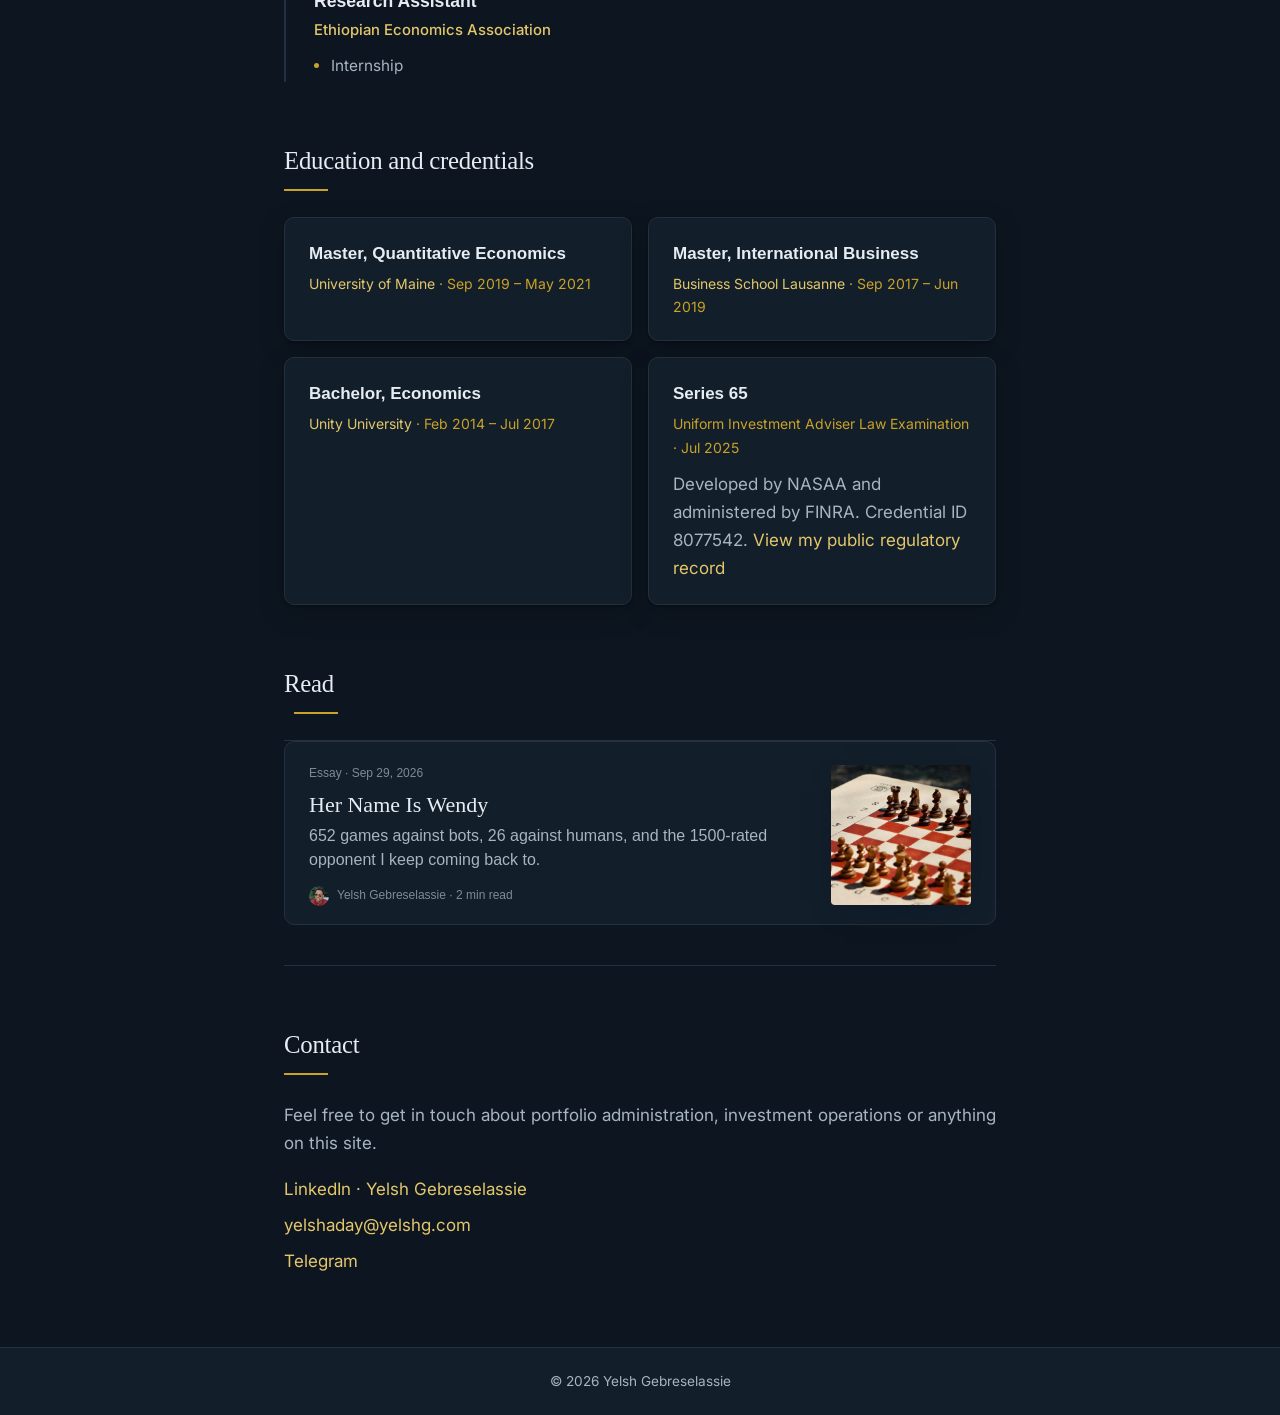
==== commit cc7ac568: "Redesign" ====
--- a/index.html
+++ b/index.html
@@ -355,7 +355,7 @@
     }
   </style>
   <style>
-    @import url('https://fonts.googleapis.com/css2?family=Inter:wght@400;500;600;700&family=Roboto+Mono:wght@400;500&family=Rambla:wght@400;700&family=Rubik:wght@400;500;600;700&display=swap');
+    @import url('https://fonts.googleapis.com/css2?family=Inter:wght@400;500;600;700&family=Roboto+Mono:wght@400;500&display=swap');
 
     /* Amrayu-inspired visual system, adapted to Yelshaday's content. */
     :root {
@@ -2963,6 +2963,127 @@
     .hero-pause[aria-pressed="true"] .i-pause { display: none; }
     body.menu-open .hero-pause { visibility: hidden; }
     @media (max-width: 820px) { .hero-pause { right: 20px; } }
+    /* =====================================================================================================
+       Profile design (layout and colors after juanmanueljimenezjarandilla.github.io): navy hero with gold
+       monogram, stats strip, narrow column with serif headings, timeline, cards and a contact list.
+       ===================================================================================================== */
+    :root { --pf-bg: #0d1620; --pf-panel: #121e2a; --pf-chip: #172533; --pf-line: #22303f; --pf-text: #e6ecf2; --pf-muted: #a7b4c2; --pf-dim: #7d8b99;
+      --pf-gold: #c9a227; --pf-gold-2: #e3c76a; --pf-serif: Georgia, "Iowan Old Style", "Times New Roman", serif;
+      --pf-sans: -apple-system, BlinkMacSystemFont, "Segoe UI", Roboto, "Helvetica Neue", Arial, sans-serif; }
+    html { scroll-behavior: smooth; }
+    body { margin: 0; background: var(--pf-bg) !important; background-image: none !important; color: var(--pf-text); font-family: var(--pf-sans) !important; font-size: 17px; line-height: 1.65; }
+    .site-loader { background: var(--pf-bg) !important; }
+
+    .pf-hero { color: #fff; background:
+        radial-gradient(1100px 460px at 78% -8%, #17385a 0%, rgba(0, 0, 0, 0) 62%),
+        linear-gradient(158deg, #14304e 0%, #0e2238 55%, #0b1a2b 100%);
+      position: relative; overflow: hidden; }
+    .pf-hero::before { content: ""; position: absolute; inset: 0; pointer-events: none;
+      background-image: linear-gradient(rgba(255, 255, 255, 0.035) 1px, transparent 1px), linear-gradient(90deg, rgba(255, 255, 255, 0.035) 1px, transparent 1px);
+      background-size: 44px 44px; -webkit-mask-image: linear-gradient(180deg, #000 0%, transparent 95%); mask-image: linear-gradient(180deg, #000 0%, transparent 95%); }
+    .pf-hero-in { position: relative; max-width: 712px; margin: 0 auto; padding: 44px 24px 26px; }
+    .pf-eyebrow { margin: 0 0 30px; color: rgba(255, 255, 255, 0.55); font-family: var(--pf-sans) !important; font-size: 11.84px; letter-spacing: .18em; text-transform: uppercase; }
+    .pf-id { display: grid; grid-template-columns: 68px 1fr; gap: 22px; align-items: center; }
+    .pf-mono { width: 66px; height: 66px; display: grid; place-items: center; border: 1px solid rgba(201, 162, 39, 0.5); border-radius: 50%; background: rgba(201, 162, 39, 0.07);
+      color: var(--pf-gold); font-family: var(--pf-serif) !important; font-size: 26px; letter-spacing: .04em; }
+    .pf-name { margin: 0 0 12px; color: #fff; font-family: var(--pf-serif) !important; font-size: clamp(32px, 5.4vw, 43px); font-weight: 400; line-height: 1.15; letter-spacing: -.015em; text-transform: none; }
+    .pf-name span { display: inline !important; margin: 0 !important; color: var(--pf-gold) !important; font: inherit !important; letter-spacing: inherit !important; }
+    .pf-hero img.portrait { display: none !important; } /* kept only as the source of the article's author avatar */
+    .pf-role { margin: 0 0 6px; color: #fff; font-family: var(--pf-sans) !important; font-size: 17px; font-weight: 600; }
+    .pf-sub { margin: 0; color: rgba(255, 255, 255, 0.72); font-family: var(--pf-sans) !important; font-size: 14.5px; }
+    .pf-ctas { display: flex; flex-wrap: wrap; gap: 12px; margin: 30px 0 26px; }
+    .pf-btn { display: inline-flex; align-items: center; padding: 11px 22px; border-radius: 999px; font-family: var(--pf-sans) !important; font-size: 14.4px; font-weight: 600;
+      text-decoration: none; transition: background 150ms ease, border-color 150ms ease, transform 150ms ease; }
+    .pf-btn:hover { transform: translateY(-1px); }
+    .pf-btn-primary { background: var(--pf-gold); color: #0b1c2e; border: 1px solid transparent; }
+    .pf-btn-primary:hover { background: var(--pf-gold-2); }
+    .pf-btn-ghost { color: #fff; border: 1px solid rgba(255, 255, 255, 0.3); }
+    .pf-btn-ghost:hover { border-color: rgba(255, 255, 255, 0.7); }
+    .pf-nav { display: flex; flex-wrap: wrap; gap: 8px 22px; padding-top: 22px; border-top: 1px solid rgba(255, 255, 255, 0.12); }
+    .pf-nav a { color: rgba(255, 255, 255, 0.72); font-family: var(--pf-sans) !important; font-size: 14px; text-decoration: none; }
+    .pf-nav a:hover, .pf-nav a:focus-visible { color: var(--pf-gold-2); }
+
+    .pf-stats { display: grid; grid-template-columns: repeat(4, minmax(0, 1fr)); max-width: 760px; margin: 0 auto; padding: 0 24px; position: relative; isolation: isolate; }
+    .pf-stats::before { content: ""; position: absolute; left: calc(50% - 50vw); right: calc(50% - 50vw); top: 0; bottom: 0; z-index: -1;
+      background: #111c27; border-top: 2px solid var(--pf-gold); border-bottom: 1px solid var(--pf-line); }
+    .pf-stat { display: grid; justify-items: center; gap: 2px; padding: 22px 8px; text-align: center; }
+    .pf-stat + .pf-stat { border-left: 1px solid var(--pf-line); }
+    .pf-stat-n { color: var(--pf-gold-2); font-family: var(--pf-serif) !important; font-size: 24px; letter-spacing: -.01em; }
+    .pf-stat-l { color: var(--pf-dim); font-family: var(--pf-sans) !important; font-size: 12.16px; letter-spacing: .05em; }
+
+    .pf-wrap { max-width: 760px; margin: 0 auto; padding: 0 24px; }
+    .pf-section, main.pf-wrap #read { padding: 64px 0 0; max-width: none; color: var(--pf-text); font-family: var(--pf-sans) !important; }
+    main.pf-wrap #read { opacity: 1 !important; transform: none !important; filter: none !important; }
+    .pf-h2, main.pf-wrap #read .section-title { display: block; margin: 0 0 26px; padding-bottom: 14px; position: relative; color: var(--pf-text); font-family: var(--pf-serif) !important;
+      font-size: 24.8px; font-weight: 400; line-height: 1.25; letter-spacing: -.01em; text-transform: none; }
+    .pf-h2::after, main.pf-wrap #read .section-title::after { content: ""; position: absolute; left: 0; bottom: 0; width: 44px; height: 2px; background: var(--pf-gold); display: block; }
+    .pf-h2::before, main.pf-wrap #read .section-title::before { display: none !important; content: none !important; } /* no old "02." numbers */
+    /* Old rules keyed to these section names (padding, widths, reveal effects) don't apply to the new layout. */
+    main.pf-wrap #about, main.pf-wrap #experience, main.pf-wrap #education, main.pf-wrap #contact { padding: 64px 0 0 !important; margin: 0 !important; max-width: none !important; opacity: 1 !important; transform: none !important; filter: none !important; }
+    main.pf-wrap #read { padding: 64px 0 0 !important; margin: 0 !important; }
+    main.pf-wrap #certifications { padding: 0 !important; margin: 0 !important; max-width: none !important; }
+    main.pf-wrap #contact, main.pf-wrap #contact * { text-align: left !important; }
+    main.pf-wrap #contact .pf-contact { justify-items: start; }
+    main.pf-wrap #read .section-head { display: block; margin: 0 !important; padding: 0 !important; }
+    main.pf-wrap #read .section-title { margin-bottom: 26px !important; }
+    .pf-section p { color: var(--pf-muted); }
+    .pf-lead { margin: 0 0 22px; color: var(--pf-text) !important; font-size: 17.4px; }
+    .pf-chips { display: flex; flex-wrap: wrap; gap: 10px; margin: 0; padding: 0; list-style: none; }
+    .pf-chips li { padding: 7px 15px; border: 1px solid var(--pf-line); border-radius: 999px; background: var(--pf-chip); color: var(--pf-muted); font-size: 13.76px; }
+
+    .pf-timeline { margin: 0; padding: 0 0 0 28px; list-style: none; border-left: 2px solid var(--pf-line); }
+    .pf-job { position: relative; padding: 0 0 34px; }
+    .pf-job:last-child { padding-bottom: 4px; }
+    .pf-job::before { content: ""; position: absolute; left: -36px; top: 7px; width: 12px; height: 12px; border-radius: 50%; background: var(--pf-gold);
+      box-shadow: 0 0 0 4px rgba(201, 162, 39, 0.16); }
+    .pf-job-date { margin: 0 0 4px; color: var(--pf-gold) !important; font-size: 12.16px; font-weight: 700; letter-spacing: .06em; text-transform: uppercase; }
+    .pf-job-title { margin: 0 0 2px; color: var(--pf-text); font-family: var(--pf-sans) !important; font-size: 17.6px; font-weight: 600; }
+    .pf-job-org { margin: 0; color: var(--pf-muted) !important; font-size: 14.88px; font-weight: 500; }
+    .pf-job-org a, .pf-card a, .pf-contact a { color: var(--pf-gold-2); text-decoration: none; }
+    .pf-job-org a:hover, .pf-card a:hover, .pf-contact a:hover { text-decoration: underline; text-underline-offset: 3px; }
+    .pf-points { margin: 10px 0 0; padding: 0; list-style: none; }
+    .pf-points li { position: relative; padding-left: 17px; color: var(--pf-muted); font-size: 15.36px; }
+    .pf-points li::before { content: ""; position: absolute; left: 0; top: .68em; width: 5px; height: 5px; border-radius: 50%; background: var(--pf-gold); }
+
+    .pf-cards { display: grid; grid-template-columns: repeat(2, minmax(0, 1fr)); gap: 16px; margin: 0; padding: 0; list-style: none; }
+    .pf-card { padding: 22px 24px; border: 1px solid var(--pf-line); border-radius: 10px; background: var(--pf-panel);
+      box-shadow: 0 1px 2px rgba(0, 0, 0, 0.3), 0 8px 24px rgba(0, 0, 0, 0.25); }
+    .pf-card h3 { margin: 0; color: var(--pf-text); font-family: var(--pf-sans) !important; font-size: 17px; font-weight: 600; }
+    .pf-card-org { margin: 4px 0 11px; color: var(--pf-gold) !important; font-size: 14px; }
+    .pf-card p:last-child { margin-bottom: 0; }
+
+    /* Read keeps its card, restyled for the dark page */
+    main.pf-wrap #read { --lightest-slate: var(--pf-text); --light-slate: var(--pf-muted); --slate: var(--pf-dim); --green: var(--pf-gold-2); --lightest-navy: var(--pf-line); }
+    main.pf-wrap .post-card { padding: 22px 24px 18px; border: 1px solid var(--pf-line); border-radius: 10px; background: var(--pf-panel); }
+    main.pf-wrap .post-card:hover { border-color: rgba(201, 162, 39, 0.5); }
+    main.pf-wrap .post-card__title { color: var(--pf-text); font-family: var(--pf-serif) !important; font-size: 22px; font-weight: 400; }
+    main.pf-wrap .post-card__subtitle { color: var(--pf-muted); font-family: var(--pf-sans) !important; }
+    main.pf-wrap .post-card__meta, main.pf-wrap .post-card__byline { color: var(--pf-dim); font-family: var(--pf-sans) !important; }
+
+    .pf-contact { margin: 18px 0 0; padding: 0; list-style: none; display: grid; gap: 8px; }
+    .pf-contact li { color: var(--pf-muted); }
+    .pf-footer { margin-top: 72px; padding: 22px 24px; background: var(--pf-panel); border-top: 1px solid var(--pf-line); text-align: center; }
+    .pf-footer p { margin: 0; color: var(--pf-muted); font-size: 13.6px; }
+
+    /* The article opens on the same dark palette; subtitle and text share one font */
+    .post-reader { --lightest-slate: var(--pf-text); --light-slate: var(--pf-muted); --slate: var(--pf-dim); --green: var(--pf-gold-2); --lightest-navy: var(--pf-line);
+      background: var(--pf-bg) !important; color: var(--pf-text) !important; }
+    .post-reader__bar { background: #111c27 !important; border-bottom: 1px solid var(--pf-line); }
+    .post-reader__bar, .post-reader__bar a, .post-reader__brand { color: var(--pf-muted) !important; }
+    .post-reader .post__title { color: var(--pf-text) !important; font-family: var(--pf-serif) !important; font-weight: 400 !important; text-transform: none !important; }
+    .post-reader .post__subtitle, .post-reader .post__body p, .post-reader .post__body p *, .post-reader .post__author { color: var(--pf-muted) !important; font-family: var(--pf-sans) !important; }
+    .post-reader .post__body p { color: var(--pf-text) !important; }
+
+    body .to-top { top: auto !important; bottom: 22px; background: var(--pf-panel) !important; color: var(--pf-gold-2) !important; border: 1px solid rgba(201, 162, 39, 0.5) !important; }
+
+    @media (max-width: 640px) {
+      .pf-hero-in { padding-top: 32px; }
+      .pf-id { grid-template-columns: 1fr; gap: 16px; }
+      .pf-stats { grid-template-columns: repeat(2, minmax(0, 1fr)); }
+      .pf-stat:nth-child(3) { border-left: 0; }
+      .pf-stat:nth-child(n+3) { border-top: 1px solid var(--pf-line); }
+      .pf-cards { grid-template-columns: 1fr; }
+    }
   </style>
 </head>
 <body>
@@ -2976,172 +3097,113 @@
   </div>
 
   <a class="skip-link" href="#main">Skip to content</a>
-
-  <div class="header-hotzone" aria-hidden="true"></div>
   <button class="to-top" type="button" aria-label="Back to top"><svg viewBox="0 0 16 16" aria-hidden="true"><path d="M8 13V3M3.5 7.5 8 3l4.5 4.5"/></svg>Back to Top</button>
-  <header class="site-header">
-    <a class="brand" href="#main" aria-label="Yelsh Gebreselassie home">YG</a>
-    <a class="bar-name" href="#main" tabindex="-1">Yelsh Gebreselassie</a>
-    <button class="menu-toggle" type="button" aria-expanded="false" aria-controls="site-nav" aria-label="Open menu">
-      <span class="menu-word">Menu</span>
-      <span class="menu-dots" aria-hidden="true"><i></i><i></i><i></i><i></i><i></i><i></i></span>
-    </button>
-  </header>
-
-  <div class="site-nav" id="site-nav" role="dialog" aria-modal="true" aria-label="Site menu">
-    <div class="menu-top">
-      <a class="brand" href="#main" aria-label="Yelsh Gebreselassie home">YG</a>
-      <button class="menu-close" type="button" aria-label="Close menu"><svg viewBox="0 0 24 24" aria-hidden="true"><path d="M6 6l12 12M18 6 6 18"/></svg></button>
-    </div>
-    <div class="menu-body">
-      <nav class="menu-links" aria-label="Main navigation">
-        <a href="#main">About</a>
-        <a href="#experience">Experience</a>
-        <a href="#education">Education</a>
-        <a href="#certifications">Certifications</a>
-        <a href="#read">Read</a>
-      </nav>
-      <div class="menu-side">
-        <p class="menu-side-title">Contact</p>
-        <a class="menu-contact" href="mailto:yelshaday@yelshg.com">yelshaday@yelshg.com</a>
-        <a class="menu-contact" href="https://t.me/RefinedConfusion" target="_blank" rel="noopener noreferrer">Telegram</a>
-        <a class="menu-contact" href="https://www.linkedin.com/in/yelshaday/" target="_blank" rel="noopener noreferrer">LinkedIn</a>
-        <div class="menu-buttons">
-          <a class="menu-btn primary" href="mailto:yelshaday@yelshg.com">Email me</a>
-          <a class="menu-btn" href="https://www.linkedin.com/in/yelshaday/" target="_blank" rel="noopener noreferrer">LinkedIn</a>
-        </div>
-      </div>
-    </div>
-  </div>
-
-  <aside class="social-rail" aria-label="Social links">
-    <a href="https://www.linkedin.com/in/yelshaday/" target="_blank" rel="noopener noreferrer" aria-label="LinkedIn">in</a>
-    <a href="mailto:yelshaday@yelshg.com" aria-label="Email">@</a>
-  </aside>
-
-  <a class="email-rail" href="mailto:yelshaday@yelshg.com">yelshaday@yelshg.com</a>
-
-  <div class="hero-media" aria-hidden="true"></div>
-
-  <main class="page" id="main">
-    <section class="profile" aria-labelledby="profile-name">
-      <div class="portrait-wrap">
-      <img
+
+  <header class="pf-hero">
+    <div class="pf-hero-in">
+      <p class="pf-eyebrow">Portfolio administration</p>
+      <div class="pf-id">
+        <div class="pf-mono" aria-hidden="true">YG</div>
+        <img hidden
         class="portrait"
         src="[data-uri]"
         alt="Portrait of Yelsh Gebreselassie"
         width="220"
         height="200"
       >
-        <span class="portrait-badge">v2026</span>
+        <div>
+          <h1 class="pf-name">Yelsh <span>Gebreselassie</span></h1>
+          <p class="pf-role">Portfolio Administrator</p>
+          <p class="pf-sub">Turning financial theory into portfolio practice.</p>
+        </div>
       </div>
-
-      <div class="intro">
-        <p class="eyebrow">Hi, my name is</p>
-        <h1 id="profile-name">Yelsh Gebreselassie</h1>
-        <nav class="quick-links" aria-label="Profile links">
-          <a class="primary-cta" href="https://t.me/RefinedConfusion" target="_blank" rel="noopener noreferrer">Telegram</a>
-          <a href="mailto:yelshaday@yelshg.com">Email</a>
-        </nav>
-        <p class="location">Turning financial theory into portfolio practice.</p>
-        <p class="role-line">Portfolio Administrator</p>
-        <hr class="divider">
-        <p class="bio">
-          Translating investment strategy into precise execution by rebalancing portfolios, executing trades, coordinating cash flows, monitoring allocations, and maintaining accurate account data across complex client relationships.
-        </p>
+      <div class="pf-ctas">
+        <a class="pf-btn pf-btn-primary" href="https://www.linkedin.com/in/yelshaday/" target="_blank" rel="noopener noreferrer">LinkedIn profile</a>
+        <a class="pf-btn pf-btn-ghost" href="#contact">Get in touch</a>
       </div>
+      <nav class="pf-nav" aria-label="Sections">
+        <a href="#about">About</a>
+        <a href="#experience">Experience</a>
+        <a href="#education">Education</a>
+        <a href="#read">Read</a>
+        <a href="#contact">Contact</a>
+      </nav>
+    </div>
+  </header>
+
+  <div class="pf-stats" role="list">
+    <div class="pf-stat" role="listitem"><span class="pf-stat-n">Series 65</span><span class="pf-stat-l">passed July 2025</span></div>
+    <div class="pf-stat" role="listitem"><span class="pf-stat-n">2</span><span class="pf-stat-l">master&rsquo;s degrees</span></div>
+    <div class="pf-stat" role="listitem"><span class="pf-stat-n">3</span><span class="pf-stat-l">countries of study</span></div>
+    <div class="pf-stat" role="listitem"><span class="pf-stat-n">2015</span><span class="pf-stat-l">first role in economics</span></div>
+  </div>
+
+  <main class="pf-wrap" id="main">
+    <section class="pf-section" id="about" aria-labelledby="about-title">
+      <h2 class="pf-h2" id="about-title">About me</h2>
+      <p class="pf-lead">Translating investment strategy into precise execution by rebalancing portfolios, executing trades, coordinating cash flows, monitoring allocations, and maintaining accurate account data across complex client relationships.</p>
+      <ul class="pf-chips" aria-label="Focus areas"><li>Portfolio rebalancing</li><li>Trade execution</li><li>Cash flow coordination</li><li>Allocation monitoring</li><li>Account data</li><li>Investment operations</li></ul>
     </section>
 
-    <section class="section" id="experience" aria-labelledby="experience-title">
-      <h2 class="section-title" id="experience-title">Where I've Worked</h2>
-      <div class="acc-list">
-        <details class="acc" open>
-          <summary><span class="acc-title">Portfolio Administrator</span><span class="acc-sub">Penobscot Financial Advisors</span></summary>
-          <div class="acc-body">
-            <p class="acc-org"><a class="org-link" href="https://penobscotfa.com/" target="_blank" rel="noopener noreferrer">Penobscot Financial Advisors</a></p>
-            <p class="job-period">December 2024 — Present</p>
-            <ul class="job-details">
-              <li>Learning to become a thoughtful steward of investment portfolios.</li>
-            </ul>
-          </div>
-        </details>
-        <details class="acc">
-          <summary><span class="acc-title">Revenue Specialist</span><span class="acc-sub">Cross Insurance</span></summary>
-          <div class="acc-body">
-            <p class="acc-org"><a class="org-link" href="https://www.crossagency.com/" target="_blank" rel="noopener noreferrer">Cross Insurance</a></p>
-            <p class="job-period">January 2024 — December 2024</p>
-          </div>
-        </details>
-        <details class="acc">
-          <summary><span class="acc-title">FSS / FPQP</span><span class="acc-sub">Machias Savings Bank</span></summary>
-          <div class="acc-body">
-            <p class="acc-org"><a class="org-link" href="https://www.machiassavings.com/" target="_blank" rel="noopener noreferrer">Machias Savings Bank</a></p>
-            <p class="job-period">August 2021 — May 2022</p>
-          </div>
-        </details>
-        <details class="acc">
-          <summary><span class="acc-title">Graduate Research Assistant</span><span class="acc-sub">University of Maine</span></summary>
-          <div class="acc-body">
-            <p class="acc-org"><a class="org-link" href="https://umaine.edu/" target="_blank" rel="noopener noreferrer">University of Maine</a></p>
-            <p class="job-period">September 2019 — May 2021</p>
-          </div>
-        </details>
-        <details class="acc">
-          <summary><span class="acc-title">Marketing Analyst</span><span class="acc-sub">R&amp;D Group</span></summary>
-          <div class="acc-body">
-            <p class="acc-org"><a class="org-link" href="https://www.randd-group.com/" target="_blank" rel="noopener noreferrer">R&amp;D Group</a></p>
-            <p class="job-period">September 2018 — June 2019</p>
-          </div>
-        </details>
-        <details class="acc">
-          <summary><span class="acc-title">Research Assistant</span><span class="acc-sub">Ethiopian Economics Association</span></summary>
-          <div class="acc-body">
-            <p class="acc-org"><a class="org-link" href="https://eea-et.org/" target="_blank" rel="noopener noreferrer">Ethiopian Economics Association</a></p>
-            <p class="job-period">June 2015 — August 2015</p>
-            <ul class="job-details"><li>Internship</li></ul>
-          </div>
-        </details>
-      </div>
+    <section class="pf-section" id="experience" aria-labelledby="experience-title">
+      <h2 class="pf-h2" id="experience-title">Professional experience</h2>
+      <ol class="pf-timeline">
+          <li class="pf-job">
+            <p class="pf-job-date">Dec 2024 – Present</p>
+            <h3 class="pf-job-title">Portfolio Administrator</h3>
+            <p class="pf-job-org"><a class="org-link" href="https://penobscotfa.com/" target="_blank" rel="noopener noreferrer">Penobscot Financial Advisors</a></p>
+            <ul class="pf-points"><li>Learning to become a thoughtful steward of investment portfolios.</li></ul>
+          </li>
+          <li class="pf-job">
+            <p class="pf-job-date">Jan 2024 – Dec 2024</p>
+            <h3 class="pf-job-title">Revenue Specialist</h3>
+            <p class="pf-job-org"><a class="org-link" href="https://www.crossagency.com/" target="_blank" rel="noopener noreferrer">Cross Insurance</a></p>
+          </li>
+          <li class="pf-job">
+            <p class="pf-job-date">Aug 2021 – May 2022</p>
+            <h3 class="pf-job-title">FSS / FPQP</h3>
+            <p class="pf-job-org"><a class="org-link" href="https://www.machiassavings.com/" target="_blank" rel="noopener noreferrer">Machias Savings Bank</a></p>
+          </li>
+          <li class="pf-job">
+            <p class="pf-job-date">Sep 2019 – May 2021</p>
+            <h3 class="pf-job-title">Graduate Research Assistant</h3>
+            <p class="pf-job-org"><a class="org-link" href="https://umaine.edu/" target="_blank" rel="noopener noreferrer">University of Maine</a></p>
+          </li>
+          <li class="pf-job">
+            <p class="pf-job-date">Sep 2018 – Jun 2019</p>
+            <h3 class="pf-job-title">Marketing Analyst</h3>
+            <p class="pf-job-org"><a class="org-link" href="https://www.randd-group.com/" target="_blank" rel="noopener noreferrer">R&amp;D Group</a></p>
+          </li>
+          <li class="pf-job">
+            <p class="pf-job-date">Jun 2015 – Aug 2015</p>
+            <h3 class="pf-job-title">Research Assistant</h3>
+            <p class="pf-job-org"><a class="org-link" href="https://eea-et.org/" target="_blank" rel="noopener noreferrer">Ethiopian Economics Association</a></p>
+            <ul class="pf-points"><li>Internship</li></ul>
+          </li>
+      </ol>
     </section>
 
-    <section class="section" id="education" aria-labelledby="education-title">
-      <h2 class="section-title" id="education-title">Education</h2>
-      <div class="acc-list">
-        <details class="acc" open>
-          <summary><span class="acc-title">Master, Quantitative Economics</span><span class="acc-sub">University of Maine</span></summary>
-          <div class="acc-body">
-            <p class="acc-org"><a class="org-link" href="https://umaine.edu/" target="_blank" rel="noopener noreferrer">University of Maine</a></p>
-            <p class="job-period">September 2019 — May 2021</p>
-          </div>
-        </details>
-        <details class="acc">
-          <summary><span class="acc-title">Master, International Business</span><span class="acc-sub">Business School Lausanne</span></summary>
-          <div class="acc-body">
-            <p class="acc-org"><a class="org-link" href="https://www.bsl-lausanne.ch/" target="_blank" rel="noopener noreferrer">Business School Lausanne</a></p>
-            <p class="job-period">September 2017 — June 2019</p>
-          </div>
-        </details>
-        <details class="acc">
-          <summary><span class="acc-title">Bachelor, Economics</span><span class="acc-sub">Unity University</span></summary>
-          <div class="acc-body">
-            <p class="acc-org"><a class="org-link" href="https://uu.edu.et/" target="_blank" rel="noopener noreferrer">Unity University</a></p>
-            <p class="job-period">February 2014 — July 2017</p>
-          </div>
-        </details>
-      </div>
-    </section>
-
-    <section class="section" id="certifications" aria-labelledby="certifications-title">
-      <h2 class="section-title" id="certifications-title">Certifications</h2>
-      <div class="acc-list">
-        <details class="acc" open>
-          <summary><span class="acc-title">Series 65</span><span class="acc-sub"></span></summary>
-          <div class="acc-body">
-            <p class="job-period">Passed July 2025 · Credential ID 8077542</p>
-            <p class="cert-note">Uniform Investment Adviser Law Examination, developed by NASAA and administered by FINRA. <a class="org-link" href="https://adviserinfo.sec.gov/individual/summary/8077542" target="_blank" rel="noopener noreferrer">View my public regulatory record</a></p>
-          </div>
-        </details>
-      </div>
+    <section class="pf-section" id="education" aria-labelledby="education-title">
+      <h2 class="pf-h2" id="education-title">Education and credentials</h2>
+      <ul class="pf-cards" id="certifications">
+          <li class="pf-card">
+            <h3>Master, Quantitative Economics</h3>
+            <p class="pf-card-org"><a class="org-link" href="https://umaine.edu/" target="_blank" rel="noopener noreferrer">University of Maine</a> &middot; Sep 2019 – May 2021</p>
+          </li>
+          <li class="pf-card">
+            <h3>Master, International Business</h3>
+            <p class="pf-card-org"><a class="org-link" href="https://www.bsl-lausanne.ch/" target="_blank" rel="noopener noreferrer">Business School Lausanne</a> &middot; Sep 2017 – Jun 2019</p>
+          </li>
+          <li class="pf-card">
+            <h3>Bachelor, Economics</h3>
+            <p class="pf-card-org"><a class="org-link" href="https://uu.edu.et/" target="_blank" rel="noopener noreferrer">Unity University</a> &middot; Feb 2014 – Jul 2017</p>
+          </li>
+          <li class="pf-card">
+            <h3>Series 65</h3>
+            <p class="pf-card-org">Uniform Investment Adviser Law Examination &middot; Jul 2025</p>
+            <p>Developed by NASAA and administered by FINRA. Credential ID 8077542. <a href="https://adviserinfo.sec.gov/individual/summary/8077542" target="_blank" rel="noopener noreferrer">View my public regulatory record</a></p>
+          </li>
+      </ul>
     </section>
 
     <section class="section" id="read" aria-labelledby="read-title">
@@ -3162,34 +3224,18 @@
       </div>
     </section>
 
+    <section class="pf-section" id="contact" aria-labelledby="contact-title">
+      <h2 class="pf-h2" id="contact-title">Contact</h2>
+      <p>Feel free to get in touch about portfolio administration, investment operations or anything on this site.</p>
+      <ul class="pf-contact">
+        <li><a href="https://www.linkedin.com/in/yelshaday/" target="_blank" rel="noopener noreferrer">LinkedIn &middot; Yelsh Gebreselassie</a></li>
+        <li><a href="mailto:yelshaday@yelshg.com">yelshaday@yelshg.com</a></li>
+        <li><a href="https://t.me/RefinedConfusion" target="_blank" rel="noopener noreferrer">Telegram</a></li>
+      </ul>
+    </section>
   </main>
 
-  <footer class="site-footer">
-    <div class="foot-grid">
-      <div class="foot-cta"><h2>Let&rsquo;s connect</h2></div>
-      <a class="foot-logo" href="#main" aria-label="Back to top"><span class="foot-mark">YG</span><span>Yelsh Gebreselassie</span></a>
-      <div class="foot-box">
-        <h3>Contact</h3>
-        <a href="mailto:yelshaday@yelshg.com">yelshaday@yelshg.com</a>
-        <a href="https://t.me/RefinedConfusion" target="_blank" rel="noopener noreferrer">Telegram</a>
-        <a href="https://www.linkedin.com/in/yelshaday/" target="_blank" rel="noopener noreferrer">LinkedIn</a>
-      </div>
-      <nav class="foot-box" aria-label="Footer">
-        <h3>Navigation</h3>
-        <a href="#main">About</a>
-        <a href="#experience">Experience</a>
-        <a href="#education">Education</a>
-        <a href="#certifications">Certifications</a>
-        <a href="#read">Read</a>
-      </nav>
-      <div class="foot-box">
-        <h3>Credentials</h3>
-        <span>Series 65 &middot; Passed July 2025</span>
-        <a href="https://adviserinfo.sec.gov/individual/summary/8077542" target="_blank" rel="noopener noreferrer">Public regulatory record</a>
-      </div>
-    </div>
-    <p class="foot-base">&copy; 2026 Yelsh Gebreselassie</p>
-  </footer>
+  <footer class="pf-footer"><p>&copy; 2026 Yelsh Gebreselassie</p></footer>
 
   <div class="post-reader" id="post-wendy" role="dialog" aria-modal="true" aria-labelledby="post-wendy-title" hidden>
     <div class="post-reader__bar">
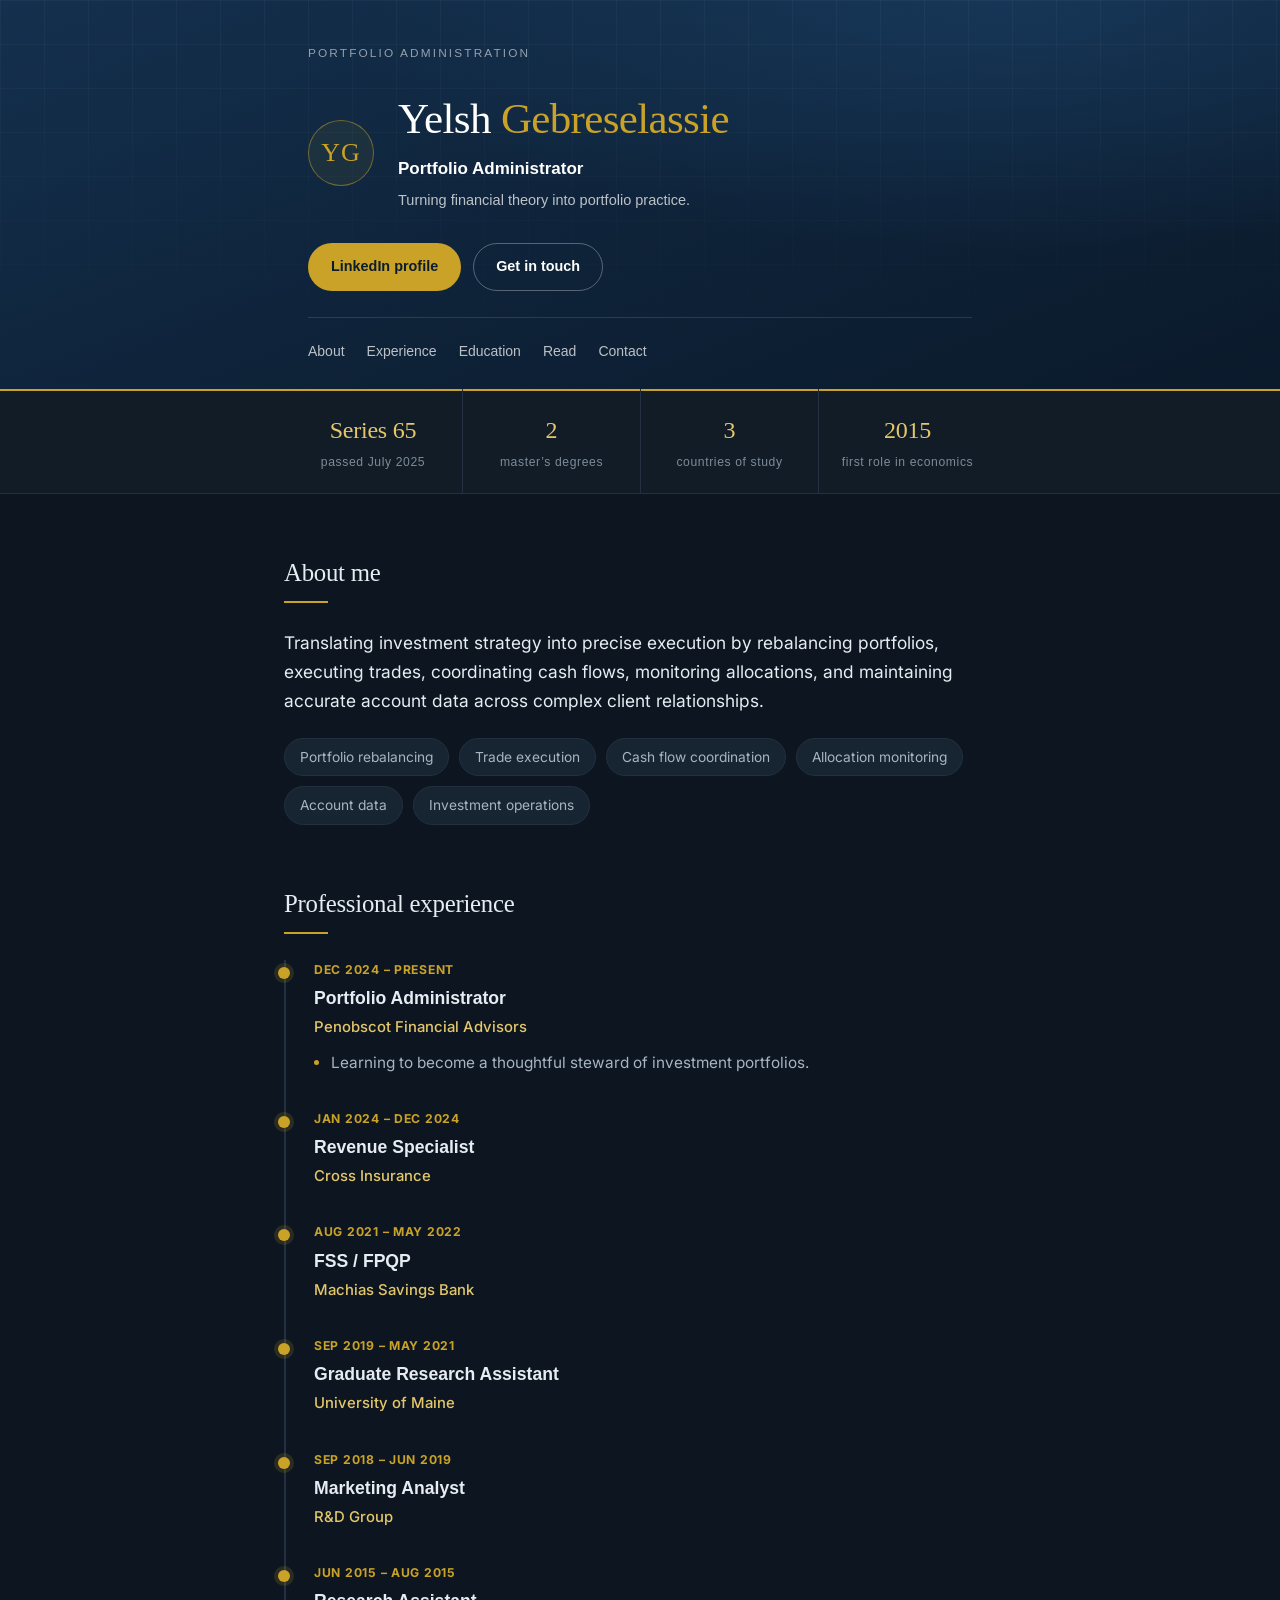
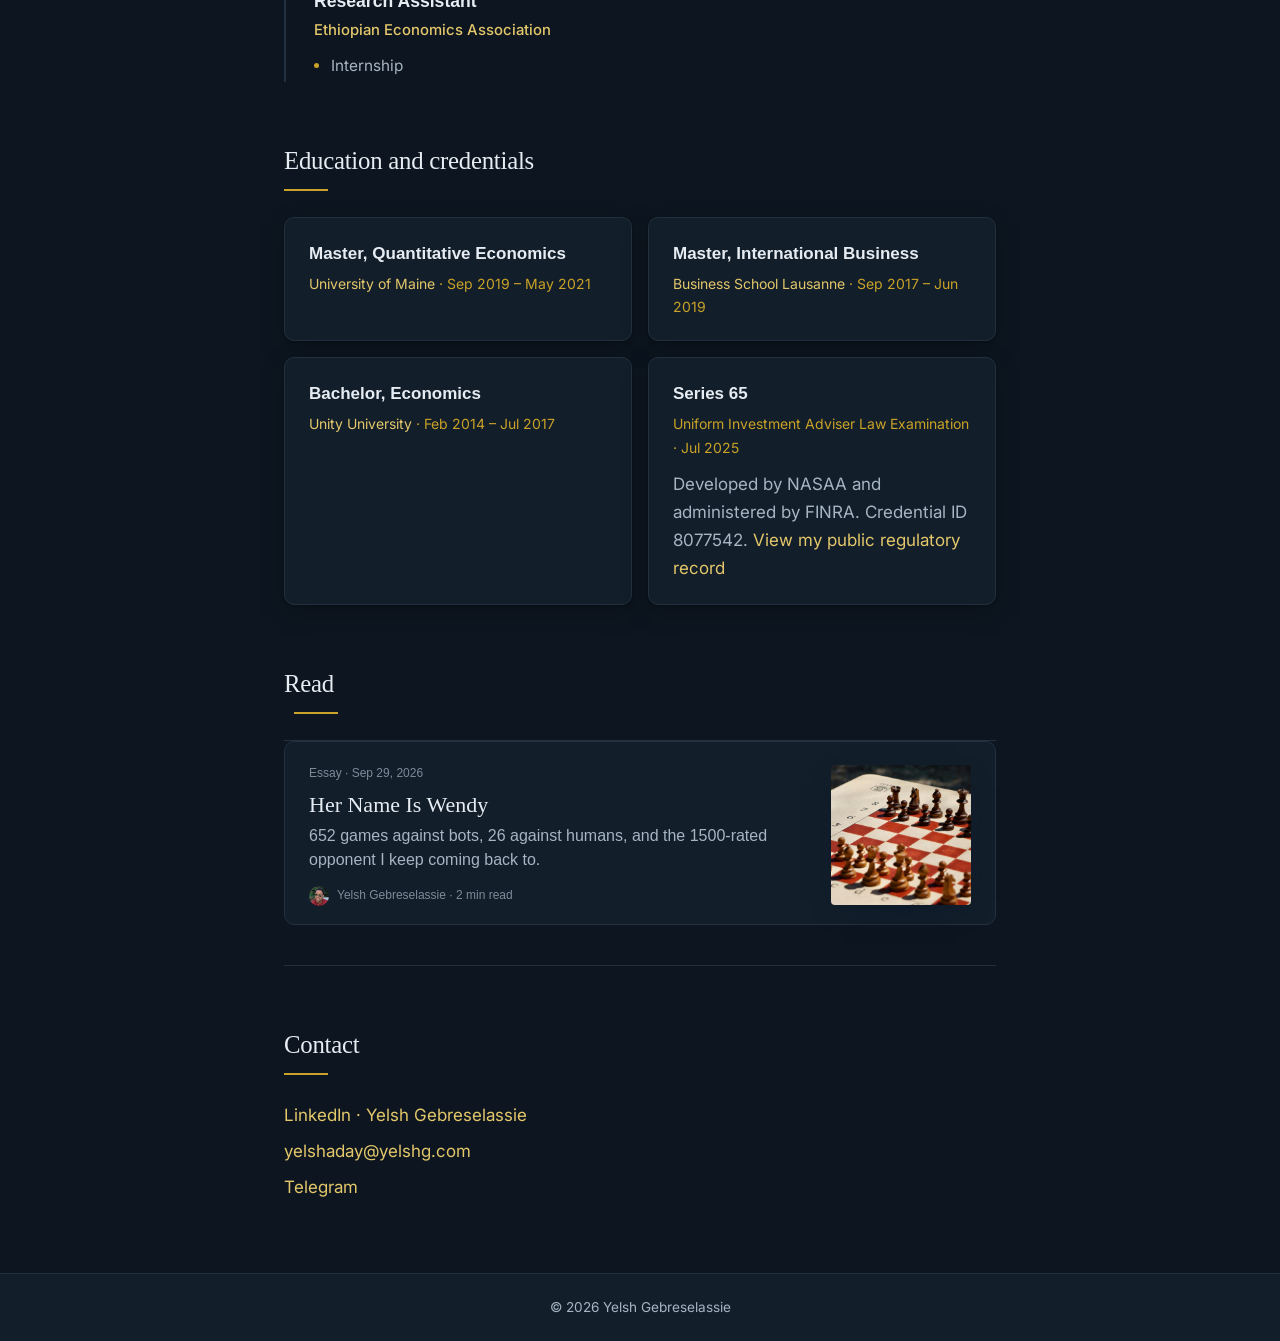
==== commit 5349f611: "links only" ====
--- a/index.html
+++ b/index.html
@@ -3060,7 +3060,7 @@
     main.pf-wrap .post-card__subtitle { color: var(--pf-muted); font-family: var(--pf-sans) !important; }
     main.pf-wrap .post-card__meta, main.pf-wrap .post-card__byline { color: var(--pf-dim); font-family: var(--pf-sans) !important; }
 
-    .pf-contact { margin: 18px 0 0; padding: 0; list-style: none; display: grid; gap: 8px; }
+    .pf-contact { margin: 0; padding: 0; list-style: none; display: grid; gap: 8px; }
     .pf-contact li { color: var(--pf-muted); }
     .pf-footer { margin-top: 72px; padding: 22px 24px; background: var(--pf-panel); border-top: 1px solid var(--pf-line); text-align: center; }
     .pf-footer p { margin: 0; color: var(--pf-muted); font-size: 13.6px; }
@@ -3226,7 +3226,6 @@
 
     <section class="pf-section" id="contact" aria-labelledby="contact-title">
       <h2 class="pf-h2" id="contact-title">Contact</h2>
-      <p>Feel free to get in touch about portfolio administration, investment operations or anything on this site.</p>
       <ul class="pf-contact">
         <li><a href="https://www.linkedin.com/in/yelshaday/" target="_blank" rel="noopener noreferrer">LinkedIn &middot; Yelsh Gebreselassie</a></li>
         <li><a href="mailto:yelshaday@yelshg.com">yelshaday@yelshg.com</a></li>
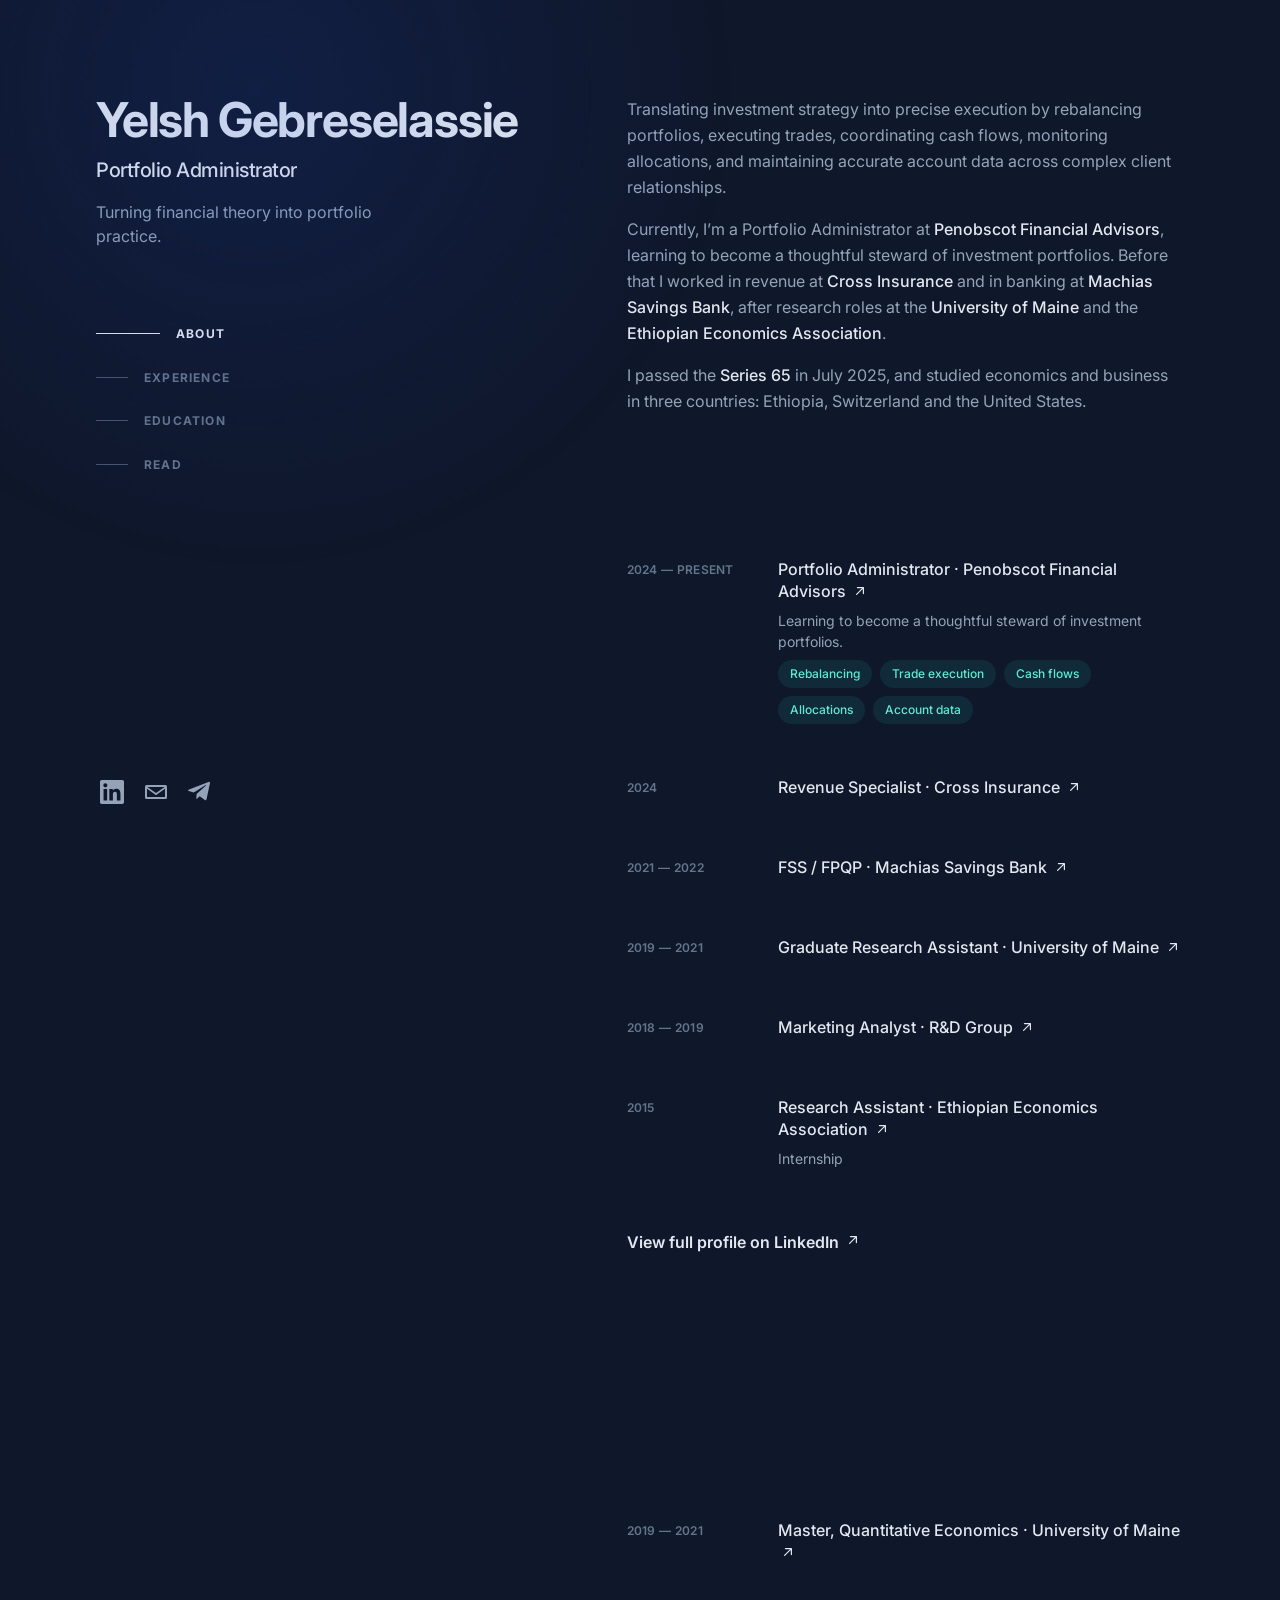
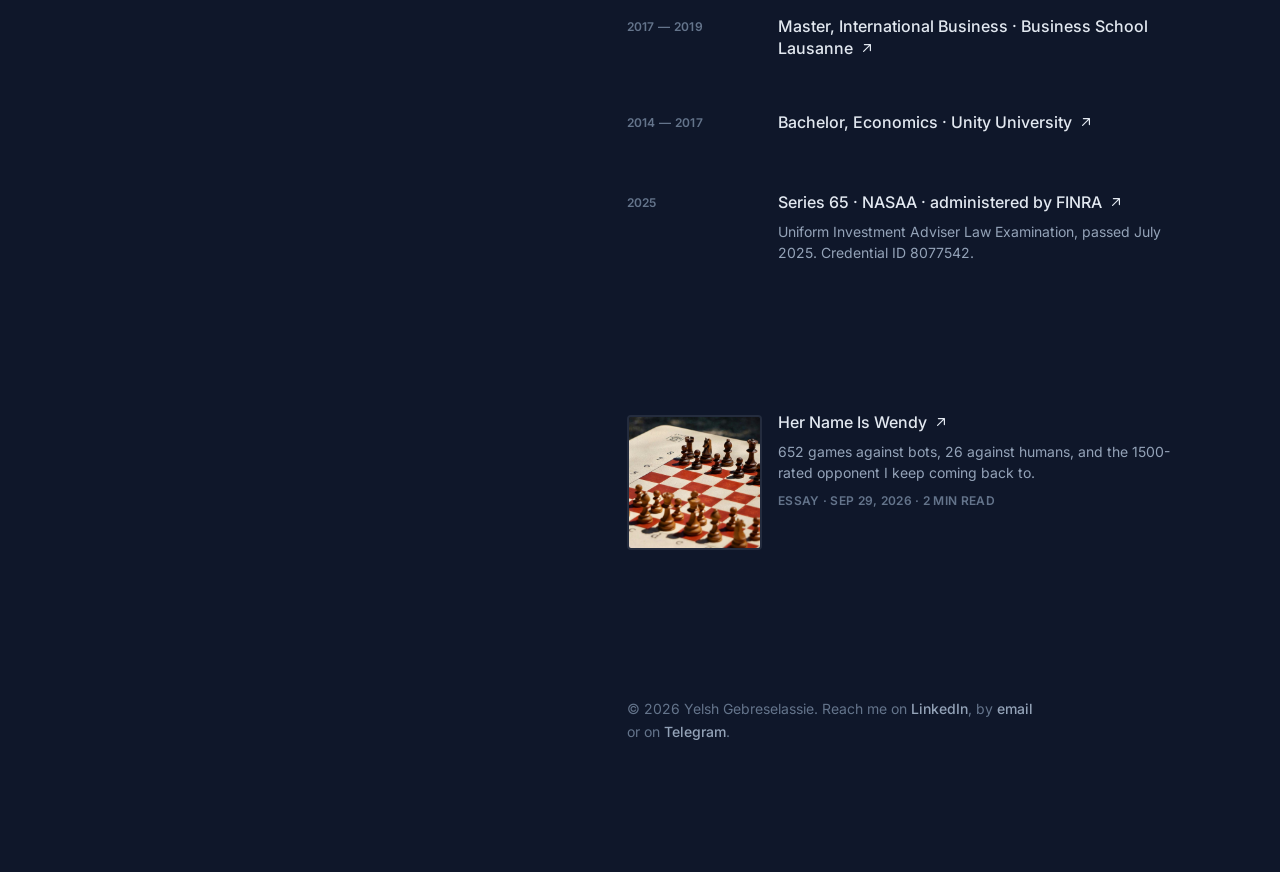
==== commit cd3e5818: "Redesign" ====
--- a/index.html
+++ b/index.html
@@ -2964,126 +2964,110 @@
     body.menu-open .hero-pause { visibility: hidden; }
     @media (max-width: 820px) { .hero-pause { right: 20px; } }
     /* =====================================================================================================
-       Profile design (layout and colors after juanmanueljimenezjarandilla.github.io): navy hero with gold
-       monogram, stats strip, narrow column with serif headings, timeline, cards and a contact list.
+       Two-column profile (layout and colors after brittanychiang.com): sticky intro and nav on the left,
+       scrolling sections on the right, cursor spotlight, hover cards on list entries.
        ===================================================================================================== */
-    :root { --pf-bg: #0d1620; --pf-panel: #121e2a; --pf-chip: #172533; --pf-line: #22303f; --pf-text: #e6ecf2; --pf-muted: #a7b4c2; --pf-dim: #7d8b99;
-      --pf-gold: #c9a227; --pf-gold-2: #e3c76a; --pf-serif: Georgia, "Iowan Old Style", "Times New Roman", serif;
-      --pf-sans: -apple-system, BlinkMacSystemFont, "Segoe UI", Roboto, "Helvetica Neue", Arial, sans-serif; }
+    :root { --bc-bg: #0f172a; --bc-text: #94a3b8; --bc-head: #e2e8f0; --bc-dim: #64748b; --bc-teal: #5eead4; --bc-line: #475569;
+      --bc-sans: "Inter", -apple-system, BlinkMacSystemFont, "Segoe UI", Roboto, sans-serif; }
     html { scroll-behavior: smooth; }
-    body { margin: 0; background: var(--pf-bg) !important; background-image: none !important; color: var(--pf-text); font-family: var(--pf-sans) !important; font-size: 17px; line-height: 1.65; }
-    .site-loader { background: var(--pf-bg) !important; }
-
-    .pf-hero { color: #fff; background:
-        radial-gradient(1100px 460px at 78% -8%, #17385a 0%, rgba(0, 0, 0, 0) 62%),
-        linear-gradient(158deg, #14304e 0%, #0e2238 55%, #0b1a2b 100%);
-      position: relative; overflow: hidden; }
-    .pf-hero::before { content: ""; position: absolute; inset: 0; pointer-events: none;
-      background-image: linear-gradient(rgba(255, 255, 255, 0.035) 1px, transparent 1px), linear-gradient(90deg, rgba(255, 255, 255, 0.035) 1px, transparent 1px);
-      background-size: 44px 44px; -webkit-mask-image: linear-gradient(180deg, #000 0%, transparent 95%); mask-image: linear-gradient(180deg, #000 0%, transparent 95%); }
-    .pf-hero-in { position: relative; max-width: 712px; margin: 0 auto; padding: 44px 24px 26px; }
-    .pf-eyebrow { margin: 0 0 30px; color: rgba(255, 255, 255, 0.55); font-family: var(--pf-sans) !important; font-size: 11.84px; letter-spacing: .18em; text-transform: uppercase; }
-    .pf-id { display: grid; grid-template-columns: 68px 1fr; gap: 22px; align-items: center; }
-    .pf-mono { width: 66px; height: 66px; display: grid; place-items: center; border: 1px solid rgba(201, 162, 39, 0.5); border-radius: 50%; background: rgba(201, 162, 39, 0.07);
-      color: var(--pf-gold); font-family: var(--pf-serif) !important; font-size: 26px; letter-spacing: .04em; }
-    .pf-name { margin: 0 0 12px; color: #fff; font-family: var(--pf-serif) !important; font-size: clamp(32px, 5.4vw, 43px); font-weight: 400; line-height: 1.15; letter-spacing: -.015em; text-transform: none; }
-    .pf-name span { display: inline !important; margin: 0 !important; color: var(--pf-gold) !important; font: inherit !important; letter-spacing: inherit !important; }
-    .pf-hero img.portrait { display: none !important; } /* kept only as the source of the article's author avatar */
-    .pf-role { margin: 0 0 6px; color: #fff; font-family: var(--pf-sans) !important; font-size: 17px; font-weight: 600; }
-    .pf-sub { margin: 0; color: rgba(255, 255, 255, 0.72); font-family: var(--pf-sans) !important; font-size: 14.5px; }
-    .pf-ctas { display: flex; flex-wrap: wrap; gap: 12px; margin: 30px 0 26px; }
-    .pf-btn { display: inline-flex; align-items: center; padding: 11px 22px; border-radius: 999px; font-family: var(--pf-sans) !important; font-size: 14.4px; font-weight: 600;
-      text-decoration: none; transition: background 150ms ease, border-color 150ms ease, transform 150ms ease; }
-    .pf-btn:hover { transform: translateY(-1px); }
-    .pf-btn-primary { background: var(--pf-gold); color: #0b1c2e; border: 1px solid transparent; }
-    .pf-btn-primary:hover { background: var(--pf-gold-2); }
-    .pf-btn-ghost { color: #fff; border: 1px solid rgba(255, 255, 255, 0.3); }
-    .pf-btn-ghost:hover { border-color: rgba(255, 255, 255, 0.7); }
-    .pf-nav { display: flex; flex-wrap: wrap; gap: 8px 22px; padding-top: 22px; border-top: 1px solid rgba(255, 255, 255, 0.12); }
-    .pf-nav a { color: rgba(255, 255, 255, 0.72); font-family: var(--pf-sans) !important; font-size: 14px; text-decoration: none; }
-    .pf-nav a:hover, .pf-nav a:focus-visible { color: var(--pf-gold-2); }
-
-    .pf-stats { display: grid; grid-template-columns: repeat(4, minmax(0, 1fr)); max-width: 760px; margin: 0 auto; padding: 0 24px; position: relative; isolation: isolate; }
-    .pf-stats::before { content: ""; position: absolute; left: calc(50% - 50vw); right: calc(50% - 50vw); top: 0; bottom: 0; z-index: -1;
-      background: #111c27; border-top: 2px solid var(--pf-gold); border-bottom: 1px solid var(--pf-line); }
-    .pf-stat { display: grid; justify-items: center; gap: 2px; padding: 22px 8px; text-align: center; }
-    .pf-stat + .pf-stat { border-left: 1px solid var(--pf-line); }
-    .pf-stat-n { color: var(--pf-gold-2); font-family: var(--pf-serif) !important; font-size: 24px; letter-spacing: -.01em; }
-    .pf-stat-l { color: var(--pf-dim); font-family: var(--pf-sans) !important; font-size: 12.16px; letter-spacing: .05em; }
-
-    .pf-wrap { max-width: 760px; margin: 0 auto; padding: 0 24px; }
-    .pf-section, main.pf-wrap #read { padding: 64px 0 0; max-width: none; color: var(--pf-text); font-family: var(--pf-sans) !important; }
-    main.pf-wrap #read { opacity: 1 !important; transform: none !important; filter: none !important; }
-    .pf-h2, main.pf-wrap #read .section-title { display: block; margin: 0 0 26px; padding-bottom: 14px; position: relative; color: var(--pf-text); font-family: var(--pf-serif) !important;
-      font-size: 24.8px; font-weight: 400; line-height: 1.25; letter-spacing: -.01em; text-transform: none; }
-    .pf-h2::after, main.pf-wrap #read .section-title::after { content: ""; position: absolute; left: 0; bottom: 0; width: 44px; height: 2px; background: var(--pf-gold); display: block; }
-    .pf-h2::before, main.pf-wrap #read .section-title::before { display: none !important; content: none !important; } /* no old "02." numbers */
-    /* Old rules keyed to these section names (padding, widths, reveal effects) don't apply to the new layout. */
-    main.pf-wrap #about, main.pf-wrap #experience, main.pf-wrap #education, main.pf-wrap #contact { padding: 64px 0 0 !important; margin: 0 !important; max-width: none !important; opacity: 1 !important; transform: none !important; filter: none !important; }
-    main.pf-wrap #read { padding: 64px 0 0 !important; margin: 0 !important; }
-    main.pf-wrap #certifications { padding: 0 !important; margin: 0 !important; max-width: none !important; }
-    main.pf-wrap #contact, main.pf-wrap #contact * { text-align: left !important; }
-    main.pf-wrap #contact .pf-contact { justify-items: start; }
-    main.pf-wrap #read .section-head { display: block; margin: 0 !important; padding: 0 !important; }
-    main.pf-wrap #read .section-title { margin-bottom: 26px !important; }
-    .pf-section p { color: var(--pf-muted); }
-    .pf-lead { margin: 0 0 22px; color: var(--pf-text) !important; font-size: 17.4px; }
-    .pf-chips { display: flex; flex-wrap: wrap; gap: 10px; margin: 0; padding: 0; list-style: none; }
-    .pf-chips li { padding: 7px 15px; border: 1px solid var(--pf-line); border-radius: 999px; background: var(--pf-chip); color: var(--pf-muted); font-size: 13.76px; }
-
-    .pf-timeline { margin: 0; padding: 0 0 0 28px; list-style: none; border-left: 2px solid var(--pf-line); }
-    .pf-job { position: relative; padding: 0 0 34px; }
-    .pf-job:last-child { padding-bottom: 4px; }
-    .pf-job::before { content: ""; position: absolute; left: -36px; top: 7px; width: 12px; height: 12px; border-radius: 50%; background: var(--pf-gold);
-      box-shadow: 0 0 0 4px rgba(201, 162, 39, 0.16); }
-    .pf-job-date { margin: 0 0 4px; color: var(--pf-gold) !important; font-size: 12.16px; font-weight: 700; letter-spacing: .06em; text-transform: uppercase; }
-    .pf-job-title { margin: 0 0 2px; color: var(--pf-text); font-family: var(--pf-sans) !important; font-size: 17.6px; font-weight: 600; }
-    .pf-job-org { margin: 0; color: var(--pf-muted) !important; font-size: 14.88px; font-weight: 500; }
-    .pf-job-org a, .pf-card a, .pf-contact a { color: var(--pf-gold-2); text-decoration: none; }
-    .pf-job-org a:hover, .pf-card a:hover, .pf-contact a:hover { text-decoration: underline; text-underline-offset: 3px; }
-    .pf-points { margin: 10px 0 0; padding: 0; list-style: none; }
-    .pf-points li { position: relative; padding-left: 17px; color: var(--pf-muted); font-size: 15.36px; }
-    .pf-points li::before { content: ""; position: absolute; left: 0; top: .68em; width: 5px; height: 5px; border-radius: 50%; background: var(--pf-gold); }
-
-    .pf-cards { display: grid; grid-template-columns: repeat(2, minmax(0, 1fr)); gap: 16px; margin: 0; padding: 0; list-style: none; }
-    .pf-card { padding: 22px 24px; border: 1px solid var(--pf-line); border-radius: 10px; background: var(--pf-panel);
-      box-shadow: 0 1px 2px rgba(0, 0, 0, 0.3), 0 8px 24px rgba(0, 0, 0, 0.25); }
-    .pf-card h3 { margin: 0; color: var(--pf-text); font-family: var(--pf-sans) !important; font-size: 17px; font-weight: 600; }
-    .pf-card-org { margin: 4px 0 11px; color: var(--pf-gold) !important; font-size: 14px; }
-    .pf-card p:last-child { margin-bottom: 0; }
-
-    /* Read keeps its card, restyled for the dark page */
-    main.pf-wrap #read { --lightest-slate: var(--pf-text); --light-slate: var(--pf-muted); --slate: var(--pf-dim); --green: var(--pf-gold-2); --lightest-navy: var(--pf-line); }
-    main.pf-wrap .post-card { padding: 22px 24px 18px; border: 1px solid var(--pf-line); border-radius: 10px; background: var(--pf-panel); }
-    main.pf-wrap .post-card:hover { border-color: rgba(201, 162, 39, 0.5); }
-    main.pf-wrap .post-card__title { color: var(--pf-text); font-family: var(--pf-serif) !important; font-size: 22px; font-weight: 400; }
-    main.pf-wrap .post-card__subtitle { color: var(--pf-muted); font-family: var(--pf-sans) !important; }
-    main.pf-wrap .post-card__meta, main.pf-wrap .post-card__byline { color: var(--pf-dim); font-family: var(--pf-sans) !important; }
-
-    .pf-contact { margin: 0; padding: 0; list-style: none; display: grid; gap: 8px; }
-    .pf-contact li { color: var(--pf-muted); }
-    .pf-footer { margin-top: 72px; padding: 22px 24px; background: var(--pf-panel); border-top: 1px solid var(--pf-line); text-align: center; }
-    .pf-footer p { margin: 0; color: var(--pf-muted); font-size: 13.6px; }
-
-    /* The article opens on the same dark palette; subtitle and text share one font */
-    .post-reader { --lightest-slate: var(--pf-text); --light-slate: var(--pf-muted); --slate: var(--pf-dim); --green: var(--pf-gold-2); --lightest-navy: var(--pf-line);
-      background: var(--pf-bg) !important; color: var(--pf-text) !important; }
-    .post-reader__bar { background: #111c27 !important; border-bottom: 1px solid var(--pf-line); }
-    .post-reader__bar, .post-reader__bar a, .post-reader__brand { color: var(--pf-muted) !important; }
-    .post-reader .post__title { color: var(--pf-text) !important; font-family: var(--pf-serif) !important; font-weight: 400 !important; text-transform: none !important; }
-    .post-reader .post__subtitle, .post-reader .post__body p, .post-reader .post__body p *, .post-reader .post__author { color: var(--pf-muted) !important; font-family: var(--pf-sans) !important; }
-    .post-reader .post__body p { color: var(--pf-text) !important; }
-
-    body .to-top { top: auto !important; bottom: 22px; background: var(--pf-panel) !important; color: var(--pf-gold-2) !important; border: 1px solid rgba(201, 162, 39, 0.5) !important; }
-
+    body { margin: 0; background: var(--bc-bg) !important; background-image: none !important; color: var(--bc-text); font-family: var(--bc-sans) !important; font-size: 16px; line-height: 1.625; -webkit-font-smoothing: antialiased; }
+    body ::selection { background: #2dd4bf; color: #134e4a; }
+    .site-loader { background: var(--bc-bg) !important; }
+    .bc-spot { pointer-events: none; position: fixed; inset: 0; z-index: 30; transition: background 300ms;
+      background: radial-gradient(600px at var(--x, 20%) var(--y, 10%), rgba(29, 78, 216, 0.15), transparent 80%); }
+    img.portrait[hidden] { display: none !important; } /* the article's author avatar comes from this photo */
+
+    .bc-page { max-width: 1280px; min-height: 100vh; margin: 0 auto; padding: 0 96px; box-sizing: border-box; display: flex; justify-content: space-between; gap: 16px; }
+    .bc-side { position: sticky; top: 0; max-height: 100vh; width: 48%; padding: 96px 0; box-sizing: border-box; display: flex; flex-direction: column; justify-content: space-between; }
+    .bc-main { width: 52%; padding: 96px 0; }
+    .bc-name { margin: 0; font-family: var(--bc-sans) !important; font-size: 48px; font-weight: 700; line-height: 1; letter-spacing: -.025em; text-transform: none; }
+    .bc-name a { color: var(--bc-head); text-decoration: none; }
+    .bc-role { margin: 12px 0 0; color: var(--bc-head); font-family: var(--bc-sans) !important; font-size: 20px; font-weight: 500; letter-spacing: -.025em; line-height: 1.4; text-transform: none; }
+    .bc-tag { margin: 16px 0 0; max-width: 320px; color: var(--bc-text); line-height: 1.5; }
+    .bc-nav ul { margin: 64px 0 0; padding: 0; list-style: none; width: max-content; }
+    .bc-nav a { display: flex; align-items: center; padding: 12px 0; text-decoration: none; }
+    .bc-line { display: block; width: 32px; height: 1px; margin-right: 16px; background: var(--bc-line); transition: width 150ms, background 150ms; }
+    .bc-nav-t { color: var(--bc-dim); font-size: 12px; font-weight: 700; letter-spacing: .1em; text-transform: uppercase; transition: color 150ms; }
+    .bc-nav a:hover .bc-line, .bc-nav a:focus-visible .bc-line, .bc-nav a.active .bc-line { width: 64px; background: var(--bc-head); }
+    .bc-nav a:hover .bc-nav-t, .bc-nav a:focus-visible .bc-nav-t, .bc-nav a.active .bc-nav-t { color: var(--bc-head); }
+    .bc-social { display: flex; align-items: center; gap: 20px; margin: 32px 0 0 4px; padding: 0; list-style: none; }
+    .bc-social a { display: block; color: var(--bc-text); transition: color 150ms; }
+    .bc-social a:hover, .bc-social a:focus-visible { color: var(--bc-head); }
+    .bc-social svg { display: block; width: 24px; height: 24px; fill: currentColor; }
+
+    /* Sections. Old rules keyed to these section names (widths, padding, reveal effects) are switched off. */
+    main.bc-main .bc-sec { margin: 0 0 144px !important; padding: 0 !important; max-width: none !important; scroll-margin-top: 96px; opacity: 1 !important; transform: none !important; filter: none !important; }
+    .bc-sec > p { margin: 0 0 16px; color: var(--bc-text); }
+    .bc-sec a.bc-strong, .bc-sec .bc-strong { color: var(--bc-head); font-weight: 500; text-decoration: none; }
+    .bc-sec a.bc-strong:hover, .bc-sec a.bc-strong:focus-visible { color: var(--bc-teal); }
+    .bc-sticky { display: none; }
+    .bc-anchor { display: block; position: relative; top: -96px; }
+
+    .bc-list { margin: 0; padding: 0; list-style: none; }
+    .bc-item { margin: 0 0 48px; }
+    .bc-card { position: relative; display: grid; grid-template-columns: 2fr 6fr; gap: 16px; padding-bottom: 4px; transition: opacity 150ms; }
+    .bc-bg { position: absolute; inset: -16px -24px; z-index: 0; border-radius: 6px; transition: background 150ms, box-shadow 150ms; }
+    .bc-card:hover .bc-bg { background: rgba(30, 41, 59, 0.5); box-shadow: inset 0 1px 0 0 rgba(148, 163, 184, 0.1); }
+    .bc-list:hover .bc-card { opacity: .5; }
+    .bc-list:hover .bc-card:hover { opacity: 1; }
+    .bc-date { position: relative; z-index: 1; margin: 4px 0 8px; color: var(--bc-dim); font-size: 12px; font-weight: 600; letter-spacing: .025em; line-height: 1.33; text-transform: uppercase; }
+    .bc-content { position: relative; z-index: 1; }
+    .bc-title { margin: 0; color: var(--bc-head); font-family: var(--bc-sans) !important; font-size: 16px; font-weight: 500; line-height: 1.375; text-transform: none; }
+    .bc-link { color: var(--bc-head); text-decoration: none; }
+    .bc-hit { position: absolute; inset: -16px -24px; z-index: 0; border-radius: 6px; }
+    .bc-link > span:last-child { position: relative; }
+    .bc-card:hover .bc-link, .bc-link:focus-visible { color: var(--bc-teal); }
+    .bc-org { color: inherit; }
+    .bc-arrow { display: inline-block; width: 16px; height: 16px; margin-left: 2px; vertical-align: -2px; fill: currentColor; transition: transform 150ms; }
+    .bc-card:hover .bc-arrow, .bc-link:focus-visible .bc-arrow { transform: translate(4px, -4px); }
+    .bc-desc { margin: 8px 0 0; color: var(--bc-text); font-size: 14px; line-height: 1.5; }
+    .bc-meta { margin: 8px 0 0; color: var(--bc-dim); font-size: 12px; font-weight: 600; letter-spacing: .025em; text-transform: uppercase; }
+    .bc-chips { display: flex; flex-wrap: wrap; gap: 8px; margin: 8px 0 0; padding: 0; list-style: none; }
+    .bc-chips li { padding: 4px 12px; border-radius: 999px; background: rgba(45, 212, 191, 0.1); color: var(--bc-teal); font-size: 12px; font-weight: 500; line-height: 20px; }
+    .bc-card--thumb { grid-template-columns: 6fr 2fr; }
+    .bc-card--thumb .bc-content { order: 2; }
+    .bc-thumb { position: relative; z-index: 1; order: 1; width: 100%; height: auto; aspect-ratio: 1 / 1; object-fit: cover; margin-top: 4px; border: 2px solid rgba(226, 232, 240, 0.1); border-radius: 4px; transition: border-color 150ms; }
+    .bc-card--thumb { grid-template-columns: 2fr 6fr; }
+    .bc-card--thumb:hover .bc-thumb { border-color: rgba(226, 232, 240, 0.3); }
+    .bc-more { display: inline-flex; align-items: baseline; gap: 4px; margin-top: 8px; color: var(--bc-head); font-weight: 600; text-decoration: none; }
+    .bc-more:hover, .bc-more:focus-visible { color: var(--bc-teal); }
+    .bc-more:hover .bc-arrow { transform: translate(4px, -4px); }
+    .bc-foot { max-width: 420px; padding-bottom: 32px; }
+    .bc-foot p { margin: 0; color: var(--bc-dim); font-size: 14px; }
+    .bc-foot a { color: var(--bc-text); font-weight: 500; text-decoration: none; }
+    .bc-foot a:hover { color: var(--bc-teal); }
+
+    /* Article view in the same palette; subtitle and text share one font */
+    .post-reader { --lightest-slate: var(--bc-head); --light-slate: var(--bc-text); --slate: var(--bc-dim); --green: var(--bc-teal); --lightest-navy: #1e293b;
+      background: var(--bc-bg) !important; color: var(--bc-text) !important; }
+    .post-reader__bar { background: rgba(15, 23, 42, 0.85) !important; border-bottom: 1px solid #1e293b; }
+    .post-reader__bar, .post-reader__bar a, .post-reader__brand { color: var(--bc-text) !important; }
+    .post-reader .post__title { color: var(--bc-head) !important; font-family: var(--bc-sans) !important; font-weight: 700 !important; letter-spacing: -.025em; text-transform: none !important; }
+    .post-reader .post__subtitle, .post-reader .post__body p, .post-reader .post__body p *, .post-reader .post__author { font-family: var(--bc-sans) !important; }
+    .post-reader .post__subtitle { color: var(--bc-text) !important; }
+    .post-reader .post__body p { color: #cbd5e1 !important; }
+
+    body .to-top { top: auto !important; bottom: 22px; background: rgba(30, 41, 59, 0.9) !important; color: var(--bc-head) !important; border: 1px solid #334155 !important; }
+
+    @media (max-width: 1023px) {
+      .bc-page { display: block; padding: 0 48px; }
+      .bc-side { position: static; width: auto; max-height: none; padding: 80px 0 0; }
+      .bc-nav { display: none; }
+      .bc-main { width: auto; padding: 64px 0 0; }
+      main.bc-main .bc-sec { margin-bottom: 96px !important; scroll-margin-top: 64px; }
+      .bc-sticky { display: block; position: sticky; top: 0; z-index: 20; margin: 0 -48px 16px; padding: 20px 48px; background: rgba(15, 23, 42, 0.75); -webkit-backdrop-filter: blur(8px); backdrop-filter: blur(8px); }
+      .bc-sticky h2 { margin: 0; color: var(--bc-head); font-family: var(--bc-sans) !important; font-size: 14px; font-weight: 700; letter-spacing: .1em; text-transform: uppercase; }
+      .bc-list:hover .bc-card { opacity: 1; }
+      .bc-bg { display: none; }
+    }
     @media (max-width: 640px) {
-      .pf-hero-in { padding-top: 32px; }
-      .pf-id { grid-template-columns: 1fr; gap: 16px; }
-      .pf-stats { grid-template-columns: repeat(2, minmax(0, 1fr)); }
-      .pf-stat:nth-child(3) { border-left: 0; }
-      .pf-stat:nth-child(n+3) { border-top: 1px solid var(--pf-line); }
-      .pf-cards { grid-template-columns: 1fr; }
-    }
+      .bc-page { padding: 0 24px; }
+      .bc-sticky { margin: 0 -24px 16px; padding: 20px 24px; }
+      .bc-name { font-size: 40px; }
+      .bc-card, .bc-card--thumb { grid-template-columns: 1fr; gap: 0; }
+      .bc-card--thumb .bc-thumb { max-width: 200px; margin-top: 12px; }
+    }
+    @media (prefers-reduced-motion: reduce) { .bc-spot { display: none; } }
   </style>
 </head>
 <body>
@@ -3096,145 +3080,130 @@
     </div>
   </div>
 
-  <a class="skip-link" href="#main">Skip to content</a>
-  <button class="to-top" type="button" aria-label="Back to top"><svg viewBox="0 0 16 16" aria-hidden="true"><path d="M8 13V3M3.5 7.5 8 3l4.5 4.5"/></svg>Back to Top</button>
-
-  <header class="pf-hero">
-    <div class="pf-hero-in">
-      <p class="pf-eyebrow">Portfolio administration</p>
-      <div class="pf-id">
-        <div class="pf-mono" aria-hidden="true">YG</div>
-        <img hidden
+  <a class="skip-link" href="#about">Skip to content</a>
+  <div class="bc-spot" aria-hidden="true"></div>
+  <img hidden
         class="portrait"
         src="[data-uri]"
         alt="Portrait of Yelsh Gebreselassie"
         width="220"
         height="200"
       >
-        <div>
-          <h1 class="pf-name">Yelsh <span>Gebreselassie</span></h1>
-          <p class="pf-role">Portfolio Administrator</p>
-          <p class="pf-sub">Turning financial theory into portfolio practice.</p>
-        </div>
+
+  <div class="bc-page">
+    <header class="bc-side">
+      <div>
+        <h1 class="bc-name"><a href="#about">Yelsh Gebreselassie</a></h1>
+        <h2 class="bc-role">Portfolio Administrator</h2>
+        <p class="bc-tag">Turning financial theory into portfolio practice.</p>
+        <nav class="bc-nav" aria-label="In-page jump links">
+          <ul>
+            <li><a href="#about" data-sec="about"><span class="bc-line"></span><span class="bc-nav-t">About</span></a></li>
+            <li><a href="#experience" data-sec="experience"><span class="bc-line"></span><span class="bc-nav-t">Experience</span></a></li>
+            <li><a href="#education" data-sec="education"><span class="bc-line"></span><span class="bc-nav-t">Education</span></a></li>
+            <li><a href="#read" data-sec="read"><span class="bc-line"></span><span class="bc-nav-t">Read</span></a></li>
+          </ul>
+        </nav>
       </div>
-      <div class="pf-ctas">
-        <a class="pf-btn pf-btn-primary" href="https://www.linkedin.com/in/yelshaday/" target="_blank" rel="noopener noreferrer">LinkedIn profile</a>
-        <a class="pf-btn pf-btn-ghost" href="#contact">Get in touch</a>
-      </div>
-      <nav class="pf-nav" aria-label="Sections">
-        <a href="#about">About</a>
-        <a href="#experience">Experience</a>
-        <a href="#education">Education</a>
-        <a href="#read">Read</a>
-        <a href="#contact">Contact</a>
-      </nav>
-    </div>
-  </header>
-
-  <div class="pf-stats" role="list">
-    <div class="pf-stat" role="listitem"><span class="pf-stat-n">Series 65</span><span class="pf-stat-l">passed July 2025</span></div>
-    <div class="pf-stat" role="listitem"><span class="pf-stat-n">2</span><span class="pf-stat-l">master&rsquo;s degrees</span></div>
-    <div class="pf-stat" role="listitem"><span class="pf-stat-n">3</span><span class="pf-stat-l">countries of study</span></div>
-    <div class="pf-stat" role="listitem"><span class="pf-stat-n">2015</span><span class="pf-stat-l">first role in economics</span></div>
+      <ul class="bc-social" aria-label="Social media"><li><a href="https://www.linkedin.com/in/yelshaday/" target="_blank" rel="noopener noreferrer" aria-label="LinkedIn" title="LinkedIn"><svg viewBox="0 0 24 24" aria-hidden="true"><path d="M20.45 20.45h-3.56v-5.57c0-1.33-.02-3.04-1.85-3.04-1.86 0-2.14 1.45-2.14 2.94v5.67H9.34V9h3.42v1.56h.05c.48-.9 1.64-1.85 3.37-1.85 3.6 0 4.27 2.37 4.27 5.46v6.28ZM5.34 7.43a2.06 2.06 0 1 1 0-4.13 2.06 2.06 0 0 1 0 4.13ZM7.12 20.45H3.56V9h3.56v11.45ZM22.22 0H1.77C.79 0 0 .77 0 1.73v20.54C0 23.23.79 24 1.77 24h20.45c.98 0 1.78-.77 1.78-1.73V1.73C24 .77 23.2 0 22.22 0Z"/></svg></a></li><li><a href="mailto:yelshaday@yelshg.com" aria-label="Email" title="Email"><svg viewBox="0 0 24 24" aria-hidden="true"><path d="M2.5 5h19A1.5 1.5 0 0 1 23 6.5v11a1.5 1.5 0 0 1-1.5 1.5h-19A1.5 1.5 0 0 1 1 17.5v-11A1.5 1.5 0 0 1 2.5 5Zm.9 2 8.6 6.1L20.6 7H3.4Zm17.6 1.7-8.42 5.97a1 1 0 0 1-1.16 0L3 8.7V17h18V8.7Z"/></svg></a></li><li><a href="https://t.me/RefinedConfusion" target="_blank" rel="noopener noreferrer" aria-label="Telegram" title="Telegram"><svg viewBox="0 0 24 24" aria-hidden="true"><path d="M21.9 3.4 18.6 19.1c-.25 1.1-.9 1.37-1.83.85l-5.06-3.73-2.44 2.35c-.27.27-.5.5-1.02.5l.36-5.15 9.38-8.47c.41-.36-.09-.57-.63-.2L5.77 12.55.79 10.99c-1.08-.34-1.1-1.08.23-1.6L20.5 1.9c.9-.33 1.69.21 1.4 1.5Z"/></svg></a></li></ul>
+    </header>
+
+    <main class="bc-main" id="main">
+      <section class="bc-sec" id="about" aria-label="About me">
+        <div class="bc-sticky"><h2>About</h2></div>
+        <p>Translating investment strategy into precise execution by rebalancing portfolios, executing trades, coordinating cash flows, monitoring allocations, and maintaining accurate account data across complex client relationships.</p>
+        <p>Currently, I&rsquo;m a Portfolio Administrator at <a class="bc-strong" href="https://penobscotfa.com/" target="_blank" rel="noopener noreferrer">Penobscot Financial Advisors</a>,
+          learning to become a thoughtful steward of investment portfolios. Before that I worked in revenue at <span class="bc-strong">Cross Insurance</span> and
+          in banking at <span class="bc-strong">Machias Savings Bank</span>, after research roles at the <span class="bc-strong">University of Maine</span> and the
+          <span class="bc-strong">Ethiopian Economics Association</span>.</p>
+        <p>I passed the <a class="bc-strong" href="https://adviserinfo.sec.gov/individual/summary/8077542" target="_blank" rel="noopener noreferrer">Series 65</a> in July 2025, and studied economics and business in
+          three countries: Ethiopia, Switzerland and the United States.</p>
+      </section>
+
+      <section class="bc-sec" id="experience" aria-label="Work experience">
+        <div class="bc-sticky"><h2>Experience</h2></div>
+        <ol class="bc-list">
+            <li class="bc-item"><div class="bc-card">
+              <div class="bc-bg" aria-hidden="true"></div>
+              <p class="bc-date">2024 — Present</p>
+              <div class="bc-content"><h3 class="bc-title"><a class="bc-link" href="https://penobscotfa.com/" target="_blank" rel="noopener noreferrer"><span class="bc-hit" aria-hidden="true"></span><span>Portfolio Administrator &middot; <span class="bc-org">Penobscot Financial Advisors</span> <svg class="bc-arrow" viewBox="0 0 20 20" aria-hidden="true"><path fill-rule="evenodd" d="M5.22 14.78a.75.75 0 0 0 1.06 0l7.22-7.22v5.69a.75.75 0 0 0 1.5 0v-7.5a.75.75 0 0 0-.75-.75h-7.5a.75.75 0 0 0 0 1.5h5.69l-7.22 7.22a.75.75 0 0 0 0 1.06Z" clip-rule="evenodd"/></svg></span></a></h3><p class="bc-desc">Learning to become a thoughtful steward of investment portfolios.</p><ul class="bc-chips" aria-label="Focus"><li>Rebalancing</li><li>Trade execution</li><li>Cash flows</li><li>Allocations</li><li>Account data</li></ul></div>
+            </div></li>
+            <li class="bc-item"><div class="bc-card">
+              <div class="bc-bg" aria-hidden="true"></div>
+              <p class="bc-date">2024</p>
+              <div class="bc-content"><h3 class="bc-title"><a class="bc-link" href="https://www.crossagency.com/" target="_blank" rel="noopener noreferrer"><span class="bc-hit" aria-hidden="true"></span><span>Revenue Specialist &middot; <span class="bc-org">Cross Insurance</span> <svg class="bc-arrow" viewBox="0 0 20 20" aria-hidden="true"><path fill-rule="evenodd" d="M5.22 14.78a.75.75 0 0 0 1.06 0l7.22-7.22v5.69a.75.75 0 0 0 1.5 0v-7.5a.75.75 0 0 0-.75-.75h-7.5a.75.75 0 0 0 0 1.5h5.69l-7.22 7.22a.75.75 0 0 0 0 1.06Z" clip-rule="evenodd"/></svg></span></a></h3></div>
+            </div></li>
+            <li class="bc-item"><div class="bc-card">
+              <div class="bc-bg" aria-hidden="true"></div>
+              <p class="bc-date">2021 — 2022</p>
+              <div class="bc-content"><h3 class="bc-title"><a class="bc-link" href="https://www.machiassavings.com/" target="_blank" rel="noopener noreferrer"><span class="bc-hit" aria-hidden="true"></span><span>FSS / FPQP &middot; <span class="bc-org">Machias Savings Bank</span> <svg class="bc-arrow" viewBox="0 0 20 20" aria-hidden="true"><path fill-rule="evenodd" d="M5.22 14.78a.75.75 0 0 0 1.06 0l7.22-7.22v5.69a.75.75 0 0 0 1.5 0v-7.5a.75.75 0 0 0-.75-.75h-7.5a.75.75 0 0 0 0 1.5h5.69l-7.22 7.22a.75.75 0 0 0 0 1.06Z" clip-rule="evenodd"/></svg></span></a></h3></div>
+            </div></li>
+            <li class="bc-item"><div class="bc-card">
+              <div class="bc-bg" aria-hidden="true"></div>
+              <p class="bc-date">2019 — 2021</p>
+              <div class="bc-content"><h3 class="bc-title"><a class="bc-link" href="https://umaine.edu/" target="_blank" rel="noopener noreferrer"><span class="bc-hit" aria-hidden="true"></span><span>Graduate Research Assistant &middot; <span class="bc-org">University of Maine</span> <svg class="bc-arrow" viewBox="0 0 20 20" aria-hidden="true"><path fill-rule="evenodd" d="M5.22 14.78a.75.75 0 0 0 1.06 0l7.22-7.22v5.69a.75.75 0 0 0 1.5 0v-7.5a.75.75 0 0 0-.75-.75h-7.5a.75.75 0 0 0 0 1.5h5.69l-7.22 7.22a.75.75 0 0 0 0 1.06Z" clip-rule="evenodd"/></svg></span></a></h3></div>
+            </div></li>
+            <li class="bc-item"><div class="bc-card">
+              <div class="bc-bg" aria-hidden="true"></div>
+              <p class="bc-date">2018 — 2019</p>
+              <div class="bc-content"><h3 class="bc-title"><a class="bc-link" href="https://www.randd-group.com/" target="_blank" rel="noopener noreferrer"><span class="bc-hit" aria-hidden="true"></span><span>Marketing Analyst &middot; <span class="bc-org">R&amp;D Group</span> <svg class="bc-arrow" viewBox="0 0 20 20" aria-hidden="true"><path fill-rule="evenodd" d="M5.22 14.78a.75.75 0 0 0 1.06 0l7.22-7.22v5.69a.75.75 0 0 0 1.5 0v-7.5a.75.75 0 0 0-.75-.75h-7.5a.75.75 0 0 0 0 1.5h5.69l-7.22 7.22a.75.75 0 0 0 0 1.06Z" clip-rule="evenodd"/></svg></span></a></h3></div>
+            </div></li>
+            <li class="bc-item"><div class="bc-card">
+              <div class="bc-bg" aria-hidden="true"></div>
+              <p class="bc-date">2015</p>
+              <div class="bc-content"><h3 class="bc-title"><a class="bc-link" href="https://eea-et.org/" target="_blank" rel="noopener noreferrer"><span class="bc-hit" aria-hidden="true"></span><span>Research Assistant &middot; <span class="bc-org">Ethiopian Economics Association</span> <svg class="bc-arrow" viewBox="0 0 20 20" aria-hidden="true"><path fill-rule="evenodd" d="M5.22 14.78a.75.75 0 0 0 1.06 0l7.22-7.22v5.69a.75.75 0 0 0 1.5 0v-7.5a.75.75 0 0 0-.75-.75h-7.5a.75.75 0 0 0 0 1.5h5.69l-7.22 7.22a.75.75 0 0 0 0 1.06Z" clip-rule="evenodd"/></svg></span></a></h3><p class="bc-desc">Internship</p></div>
+            </div></li>
+        </ol>
+        <a class="bc-more" href="https://www.linkedin.com/in/yelshaday/" target="_blank" rel="noopener noreferrer"><span>View full profile on LinkedIn</span> <svg class="bc-arrow" viewBox="0 0 20 20" aria-hidden="true"><path fill-rule="evenodd" d="M5.22 14.78a.75.75 0 0 0 1.06 0l7.22-7.22v5.69a.75.75 0 0 0 1.5 0v-7.5a.75.75 0 0 0-.75-.75h-7.5a.75.75 0 0 0 0 1.5h5.69l-7.22 7.22a.75.75 0 0 0 0 1.06Z" clip-rule="evenodd"/></svg></a>
+      </section>
+
+      <section class="bc-sec" id="education" aria-label="Education and credentials">
+        <div class="bc-sticky"><h2>Education</h2></div>
+        <span id="certifications" class="bc-anchor"></span>
+        <ol class="bc-list">
+            <li class="bc-item"><div class="bc-card">
+              <div class="bc-bg" aria-hidden="true"></div>
+              <p class="bc-date">2019 — 2021</p>
+              <div class="bc-content"><h3 class="bc-title"><a class="bc-link" href="https://umaine.edu/" target="_blank" rel="noopener noreferrer"><span class="bc-hit" aria-hidden="true"></span><span>Master, Quantitative Economics &middot; <span class="bc-org">University of Maine</span> <svg class="bc-arrow" viewBox="0 0 20 20" aria-hidden="true"><path fill-rule="evenodd" d="M5.22 14.78a.75.75 0 0 0 1.06 0l7.22-7.22v5.69a.75.75 0 0 0 1.5 0v-7.5a.75.75 0 0 0-.75-.75h-7.5a.75.75 0 0 0 0 1.5h5.69l-7.22 7.22a.75.75 0 0 0 0 1.06Z" clip-rule="evenodd"/></svg></span></a></h3></div>
+            </div></li>
+            <li class="bc-item"><div class="bc-card">
+              <div class="bc-bg" aria-hidden="true"></div>
+              <p class="bc-date">2017 — 2019</p>
+              <div class="bc-content"><h3 class="bc-title"><a class="bc-link" href="https://www.bsl-lausanne.ch/" target="_blank" rel="noopener noreferrer"><span class="bc-hit" aria-hidden="true"></span><span>Master, International Business &middot; <span class="bc-org">Business School Lausanne</span> <svg class="bc-arrow" viewBox="0 0 20 20" aria-hidden="true"><path fill-rule="evenodd" d="M5.22 14.78a.75.75 0 0 0 1.06 0l7.22-7.22v5.69a.75.75 0 0 0 1.5 0v-7.5a.75.75 0 0 0-.75-.75h-7.5a.75.75 0 0 0 0 1.5h5.69l-7.22 7.22a.75.75 0 0 0 0 1.06Z" clip-rule="evenodd"/></svg></span></a></h3></div>
+            </div></li>
+            <li class="bc-item"><div class="bc-card">
+              <div class="bc-bg" aria-hidden="true"></div>
+              <p class="bc-date">2014 — 2017</p>
+              <div class="bc-content"><h3 class="bc-title"><a class="bc-link" href="https://uu.edu.et/" target="_blank" rel="noopener noreferrer"><span class="bc-hit" aria-hidden="true"></span><span>Bachelor, Economics &middot; <span class="bc-org">Unity University</span> <svg class="bc-arrow" viewBox="0 0 20 20" aria-hidden="true"><path fill-rule="evenodd" d="M5.22 14.78a.75.75 0 0 0 1.06 0l7.22-7.22v5.69a.75.75 0 0 0 1.5 0v-7.5a.75.75 0 0 0-.75-.75h-7.5a.75.75 0 0 0 0 1.5h5.69l-7.22 7.22a.75.75 0 0 0 0 1.06Z" clip-rule="evenodd"/></svg></span></a></h3></div>
+            </div></li>
+            <li class="bc-item"><div class="bc-card">
+              <div class="bc-bg" aria-hidden="true"></div>
+              <p class="bc-date">2025</p>
+              <div class="bc-content"><h3 class="bc-title"><a class="bc-link" href="https://adviserinfo.sec.gov/individual/summary/8077542" target="_blank" rel="noopener noreferrer"><span class="bc-hit" aria-hidden="true"></span><span>Series 65 &middot; <span class="bc-org">NASAA &middot; administered by FINRA</span> <svg class="bc-arrow" viewBox="0 0 20 20" aria-hidden="true"><path fill-rule="evenodd" d="M5.22 14.78a.75.75 0 0 0 1.06 0l7.22-7.22v5.69a.75.75 0 0 0 1.5 0v-7.5a.75.75 0 0 0-.75-.75h-7.5a.75.75 0 0 0 0 1.5h5.69l-7.22 7.22a.75.75 0 0 0 0 1.06Z" clip-rule="evenodd"/></svg></span></a></h3><p class="bc-desc">Uniform Investment Adviser Law Examination, passed July 2025. Credential ID 8077542.</p></div>
+            </div></li>
+        </ol>
+      </section>
+
+      <section class="bc-sec" id="read" aria-label="Writing">
+        <div class="bc-sticky"><h2>Read</h2></div>
+        <ul class="bc-list">
+            <li class="bc-item"><div class="bc-card bc-card--thumb">
+              <div class="bc-bg" aria-hidden="true"></div>
+              <div class="bc-content">
+                <h3 class="bc-title"><a class="bc-link" href="#post-wendy"><span class="bc-hit" aria-hidden="true"></span><span>Her Name Is Wendy <svg class="bc-arrow" viewBox="0 0 20 20" aria-hidden="true"><path fill-rule="evenodd" d="M5.22 14.78a.75.75 0 0 0 1.06 0l7.22-7.22v5.69a.75.75 0 0 0 1.5 0v-7.5a.75.75 0 0 0-.75-.75h-7.5a.75.75 0 0 0 0 1.5h5.69l-7.22 7.22a.75.75 0 0 0 0 1.06Z" clip-rule="evenodd"/></svg></span></a></h3>
+                <p class="bc-desc">652 games against bots, 26 against humans, and the 1500-rated opponent I keep coming back to.</p>
+                <p class="bc-meta">Essay &middot; Sep 29, 2026 &middot; 2 min read</p>
+              </div>
+              <img class="bc-thumb" src="[data-uri]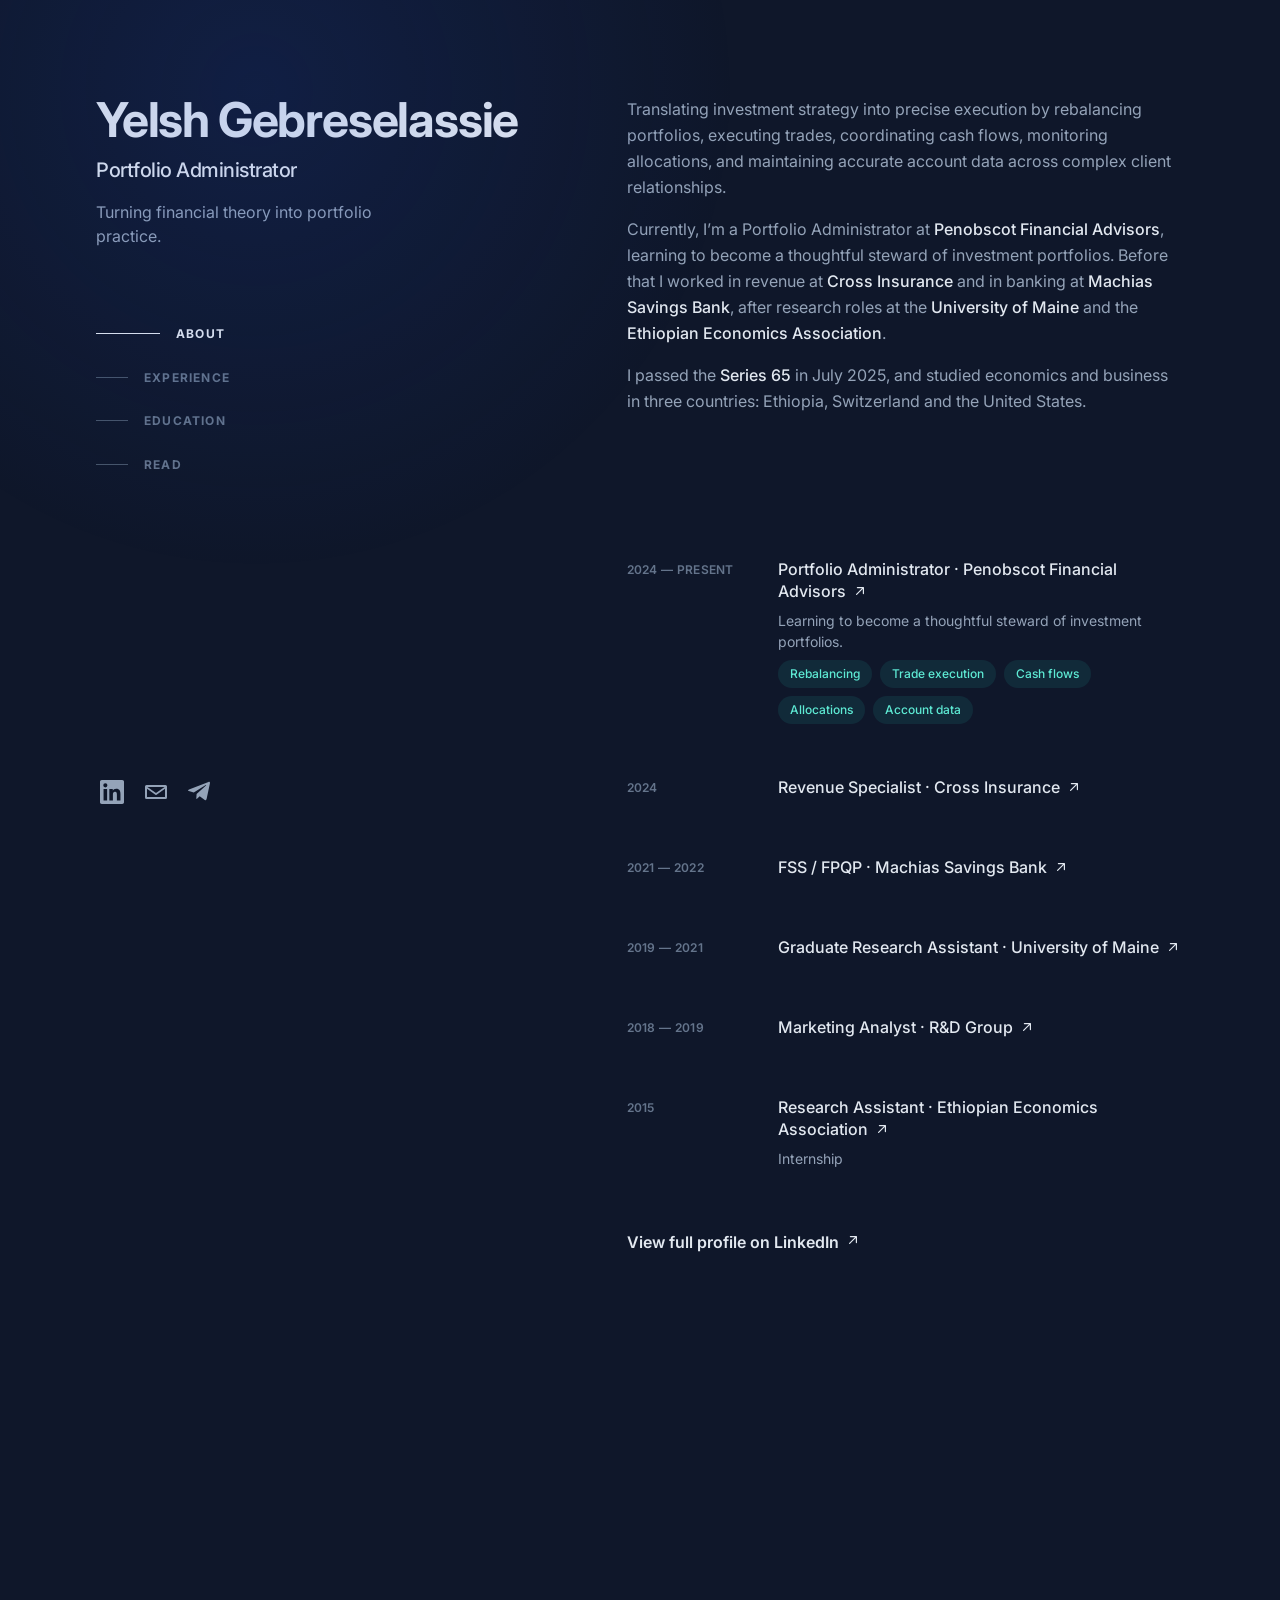
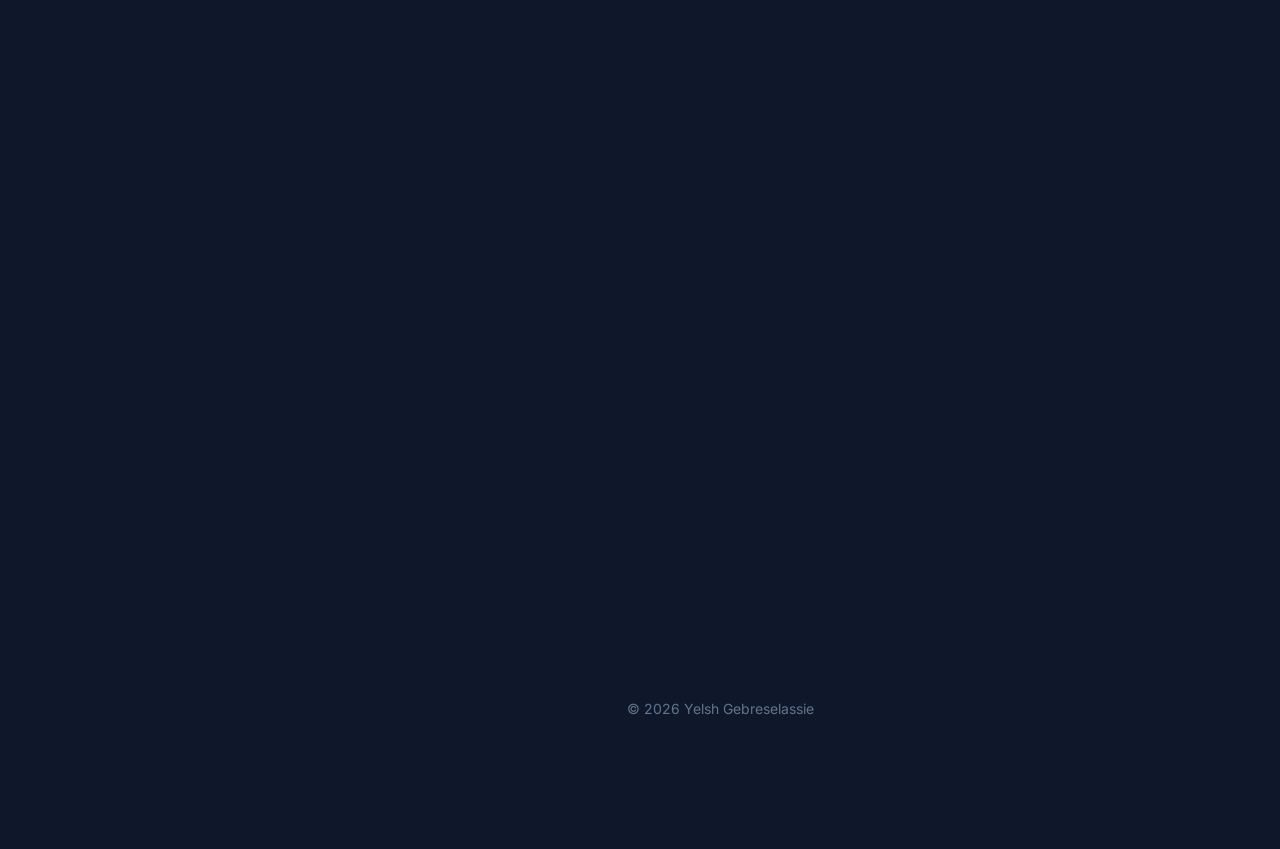
==== commit 3d329fdb: "Footer: copyright only" ====
--- a/index.html
+++ b/index.html
@@ -3199,8 +3199,7 @@
         </ul>
       </section>
 
-      <footer class="bc-foot"><p>&copy; 2026 Yelsh Gebreselassie. Reach me on <a href="https://www.linkedin.com/in/yelshaday/" target="_blank" rel="noopener noreferrer">LinkedIn</a>,
-        by <a href="mailto:yelshaday@yelshg.com">email</a> or on <a href="https://t.me/RefinedConfusion" target="_blank" rel="noopener noreferrer">Telegram</a>.</p></footer>
+      <footer class="bc-foot"><p>&copy; 2026 Yelsh Gebreselassie</p></footer>
     </main>
   </div>
   <button class="to-top" type="button" aria-label="Back to top"><svg viewBox="0 0 16 16" aria-hidden="true"><path d="M8 13V3M3.5 7.5 8 3l4.5 4.5"/></svg>Back to Top</button>
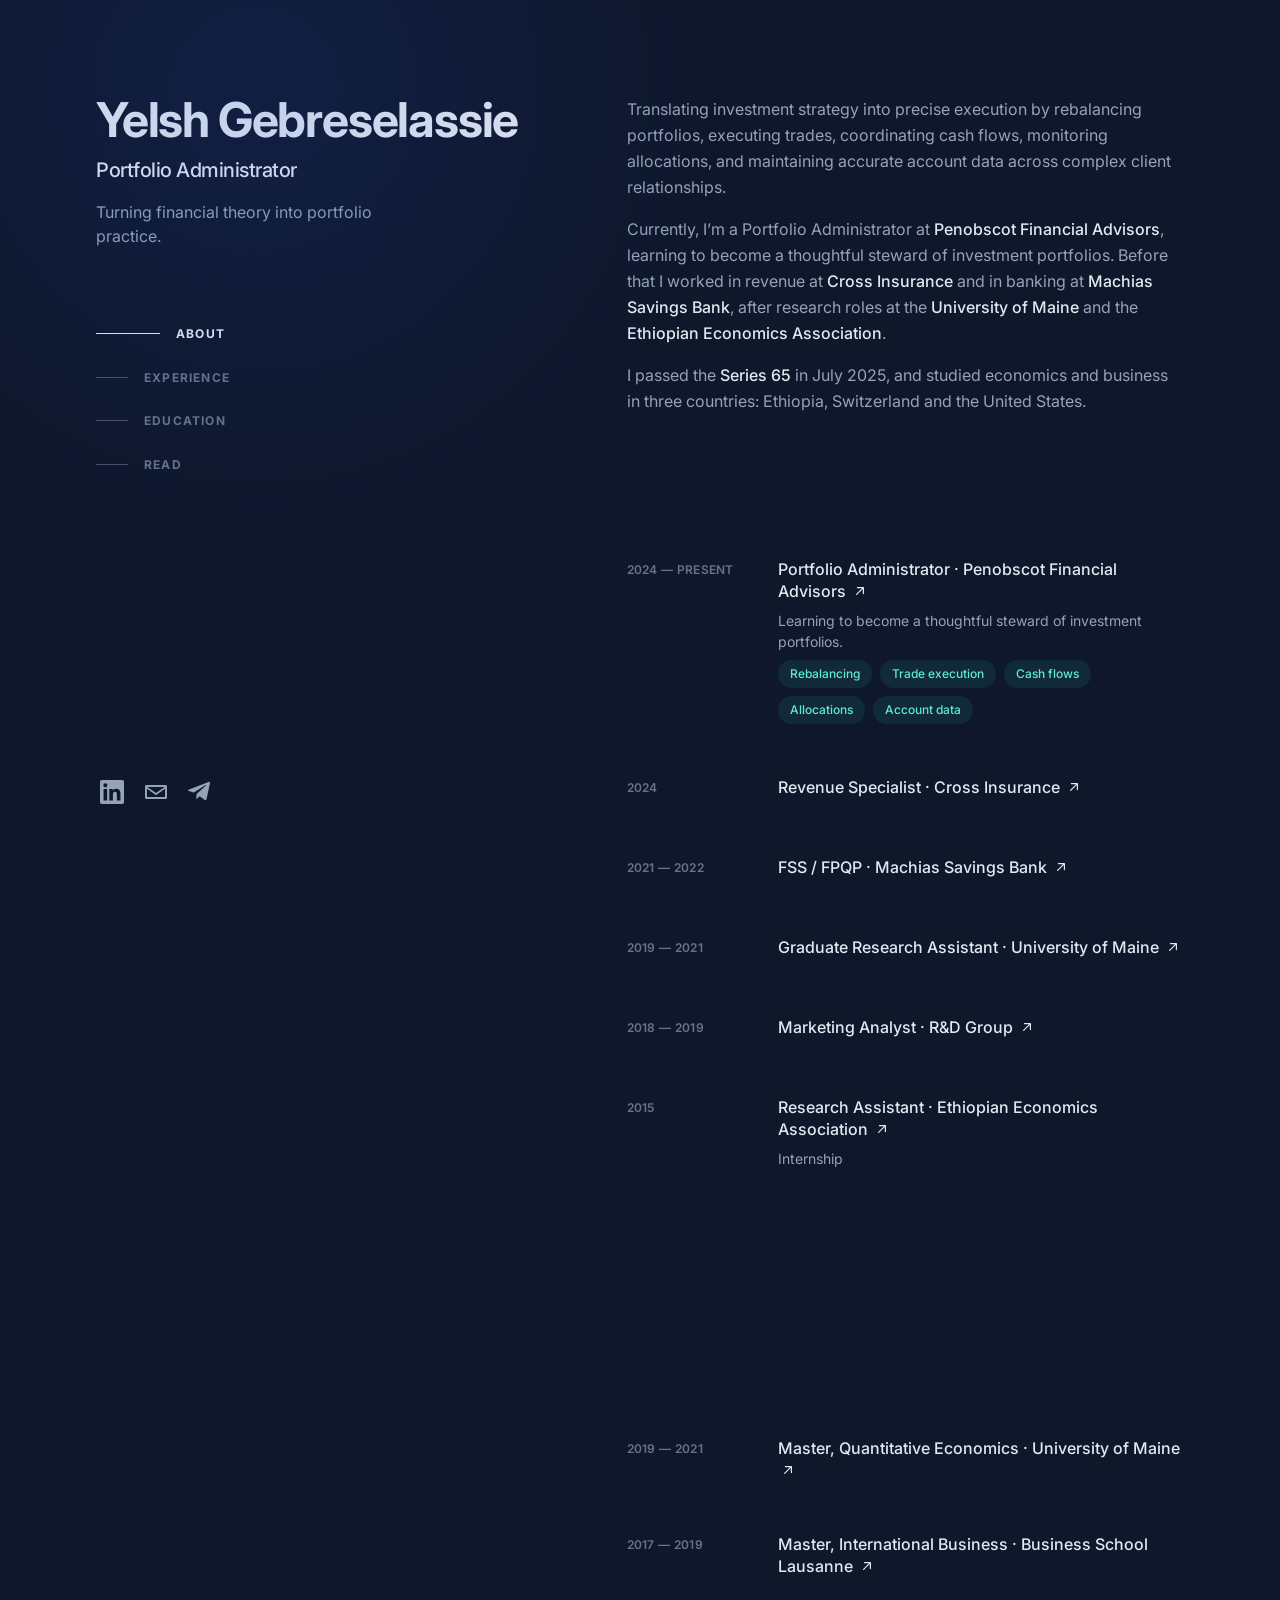
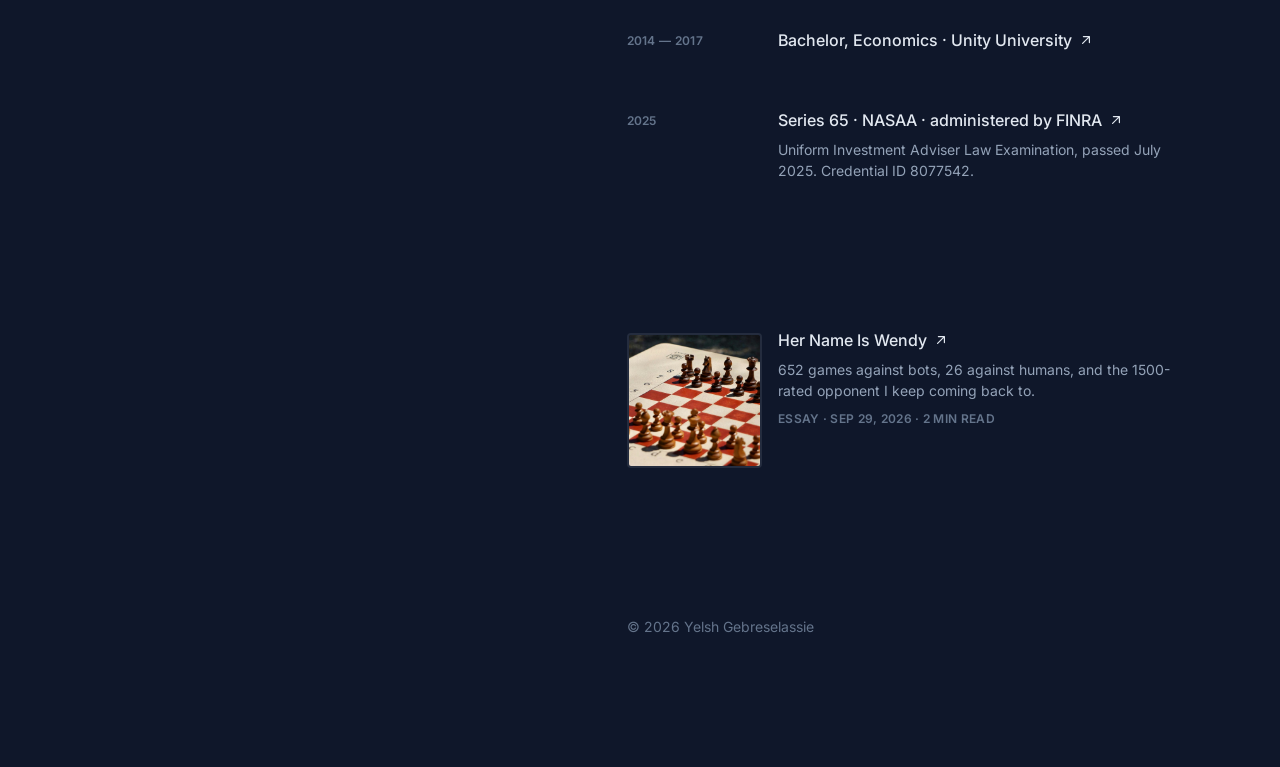
==== commit 8a7a8659: "Remove LinkedIn link under Experience" ====
--- a/index.html
+++ b/index.html
@@ -3154,7 +3154,6 @@
               <div class="bc-content"><h3 class="bc-title"><a class="bc-link" href="https://eea-et.org/" target="_blank" rel="noopener noreferrer"><span class="bc-hit" aria-hidden="true"></span><span>Research Assistant &middot; <span class="bc-org">Ethiopian Economics Association</span> <svg class="bc-arrow" viewBox="0 0 20 20" aria-hidden="true"><path fill-rule="evenodd" d="M5.22 14.78a.75.75 0 0 0 1.06 0l7.22-7.22v5.69a.75.75 0 0 0 1.5 0v-7.5a.75.75 0 0 0-.75-.75h-7.5a.75.75 0 0 0 0 1.5h5.69l-7.22 7.22a.75.75 0 0 0 0 1.06Z" clip-rule="evenodd"/></svg></span></a></h3><p class="bc-desc">Internship</p></div>
             </div></li>
         </ol>
-        <a class="bc-more" href="https://www.linkedin.com/in/yelshaday/" target="_blank" rel="noopener noreferrer"><span>View full profile on LinkedIn</span> <svg class="bc-arrow" viewBox="0 0 20 20" aria-hidden="true"><path fill-rule="evenodd" d="M5.22 14.78a.75.75 0 0 0 1.06 0l7.22-7.22v5.69a.75.75 0 0 0 1.5 0v-7.5a.75.75 0 0 0-.75-.75h-7.5a.75.75 0 0 0 0 1.5h5.69l-7.22 7.22a.75.75 0 0 0 0 1.06Z" clip-rule="evenodd"/></svg></a>
       </section>
 
       <section class="bc-sec" id="education" aria-label="Education and credentials">
